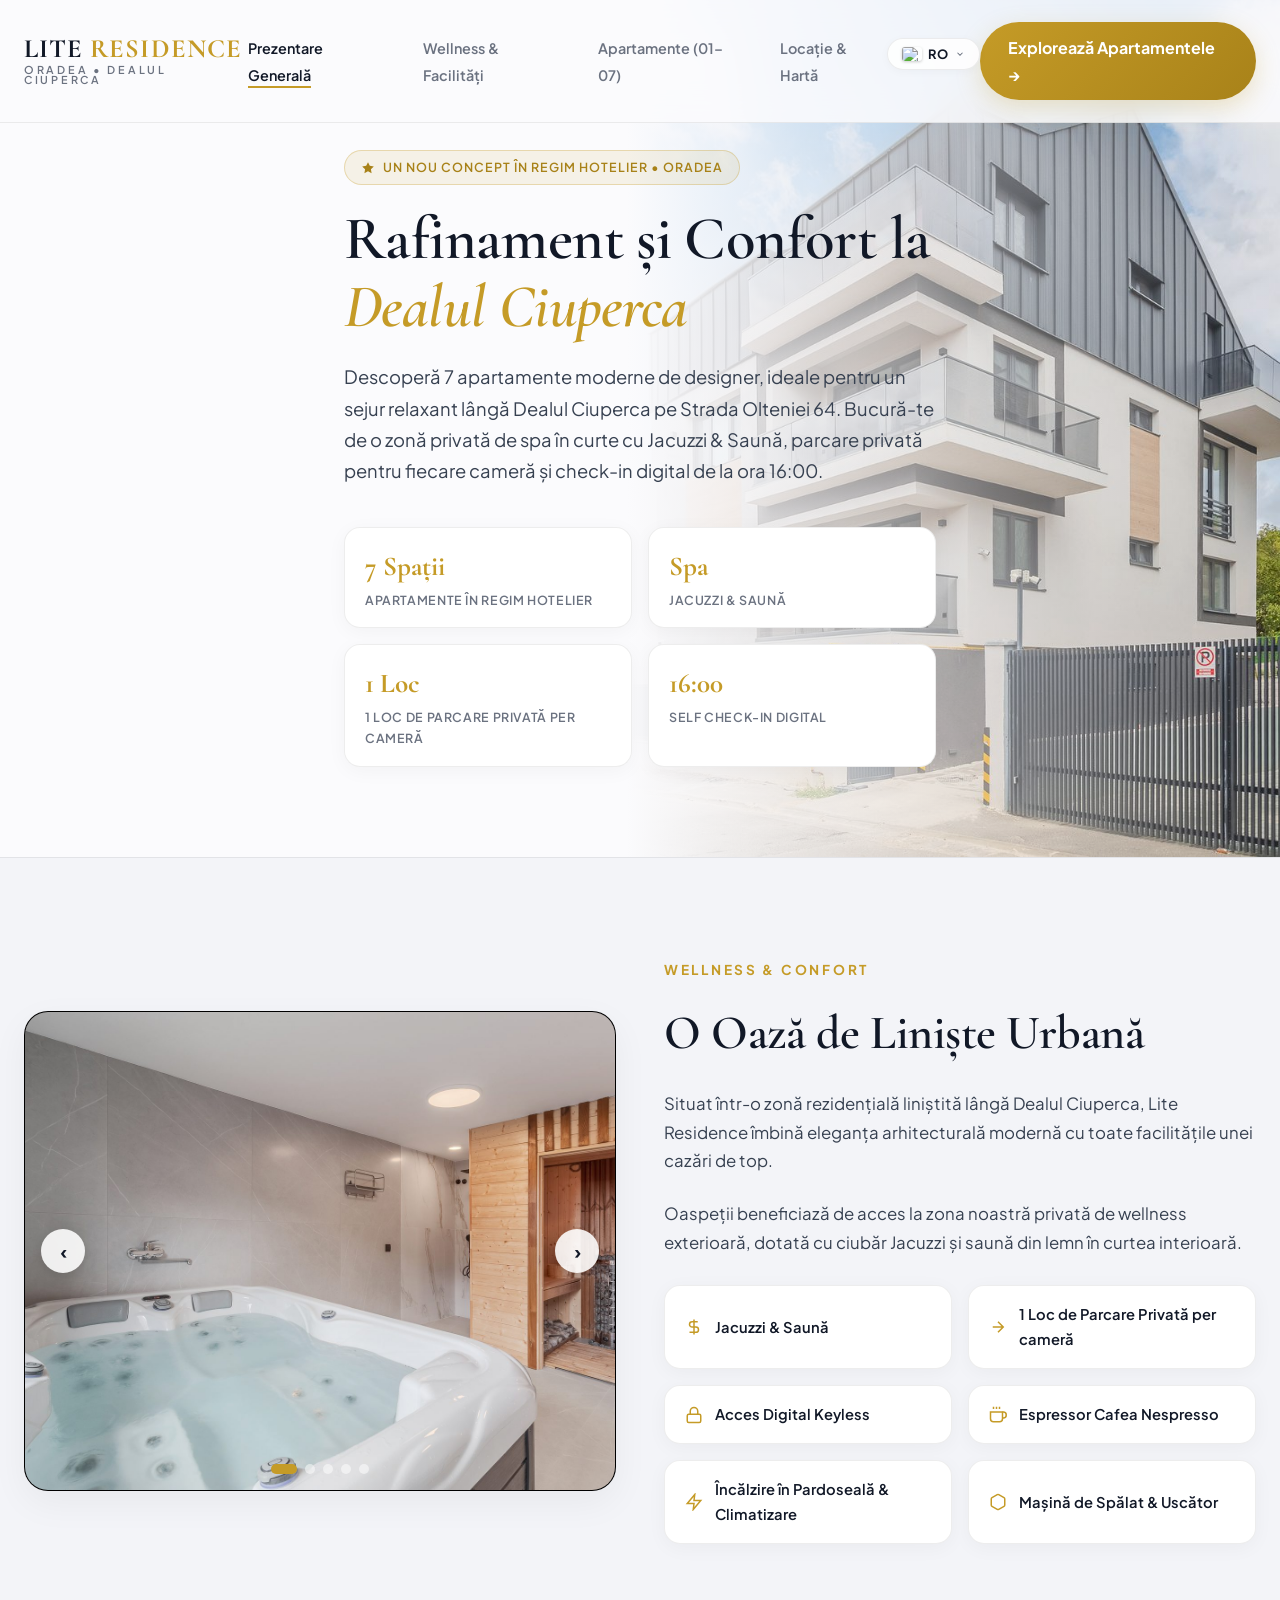
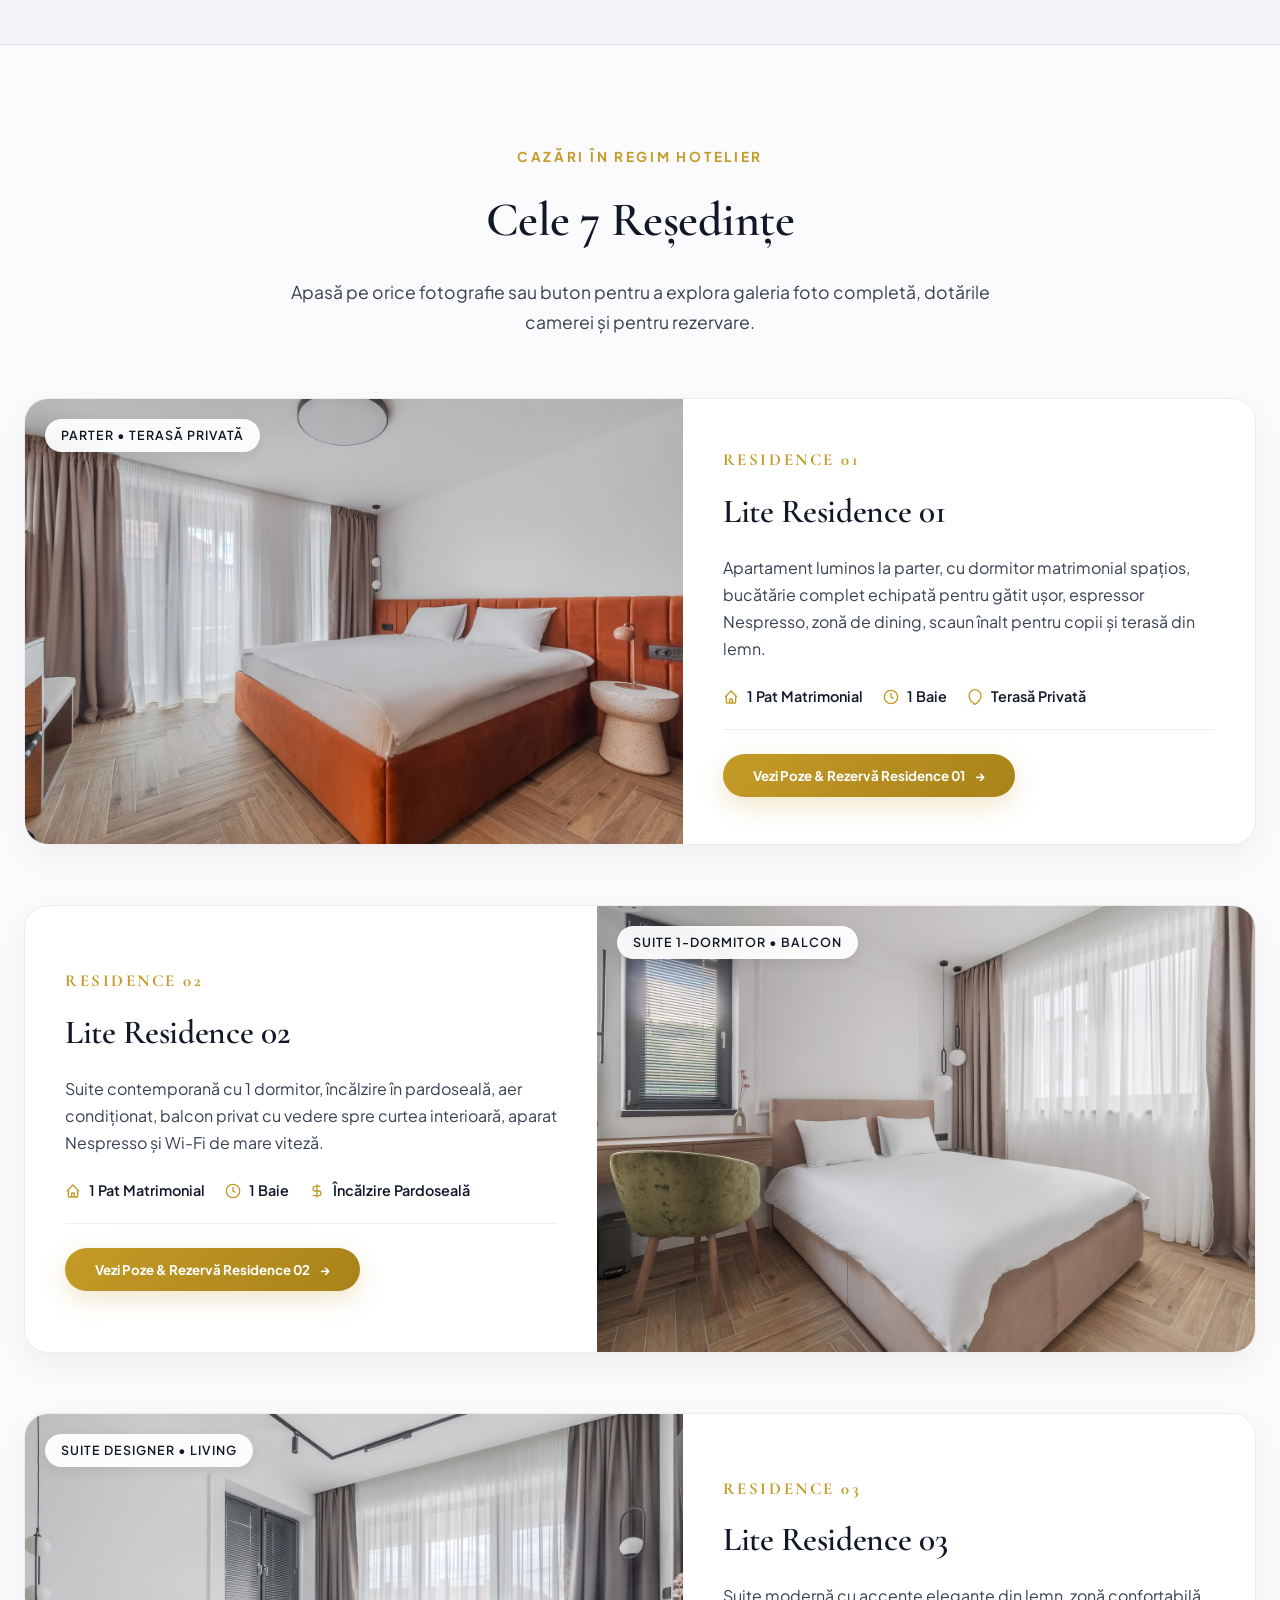
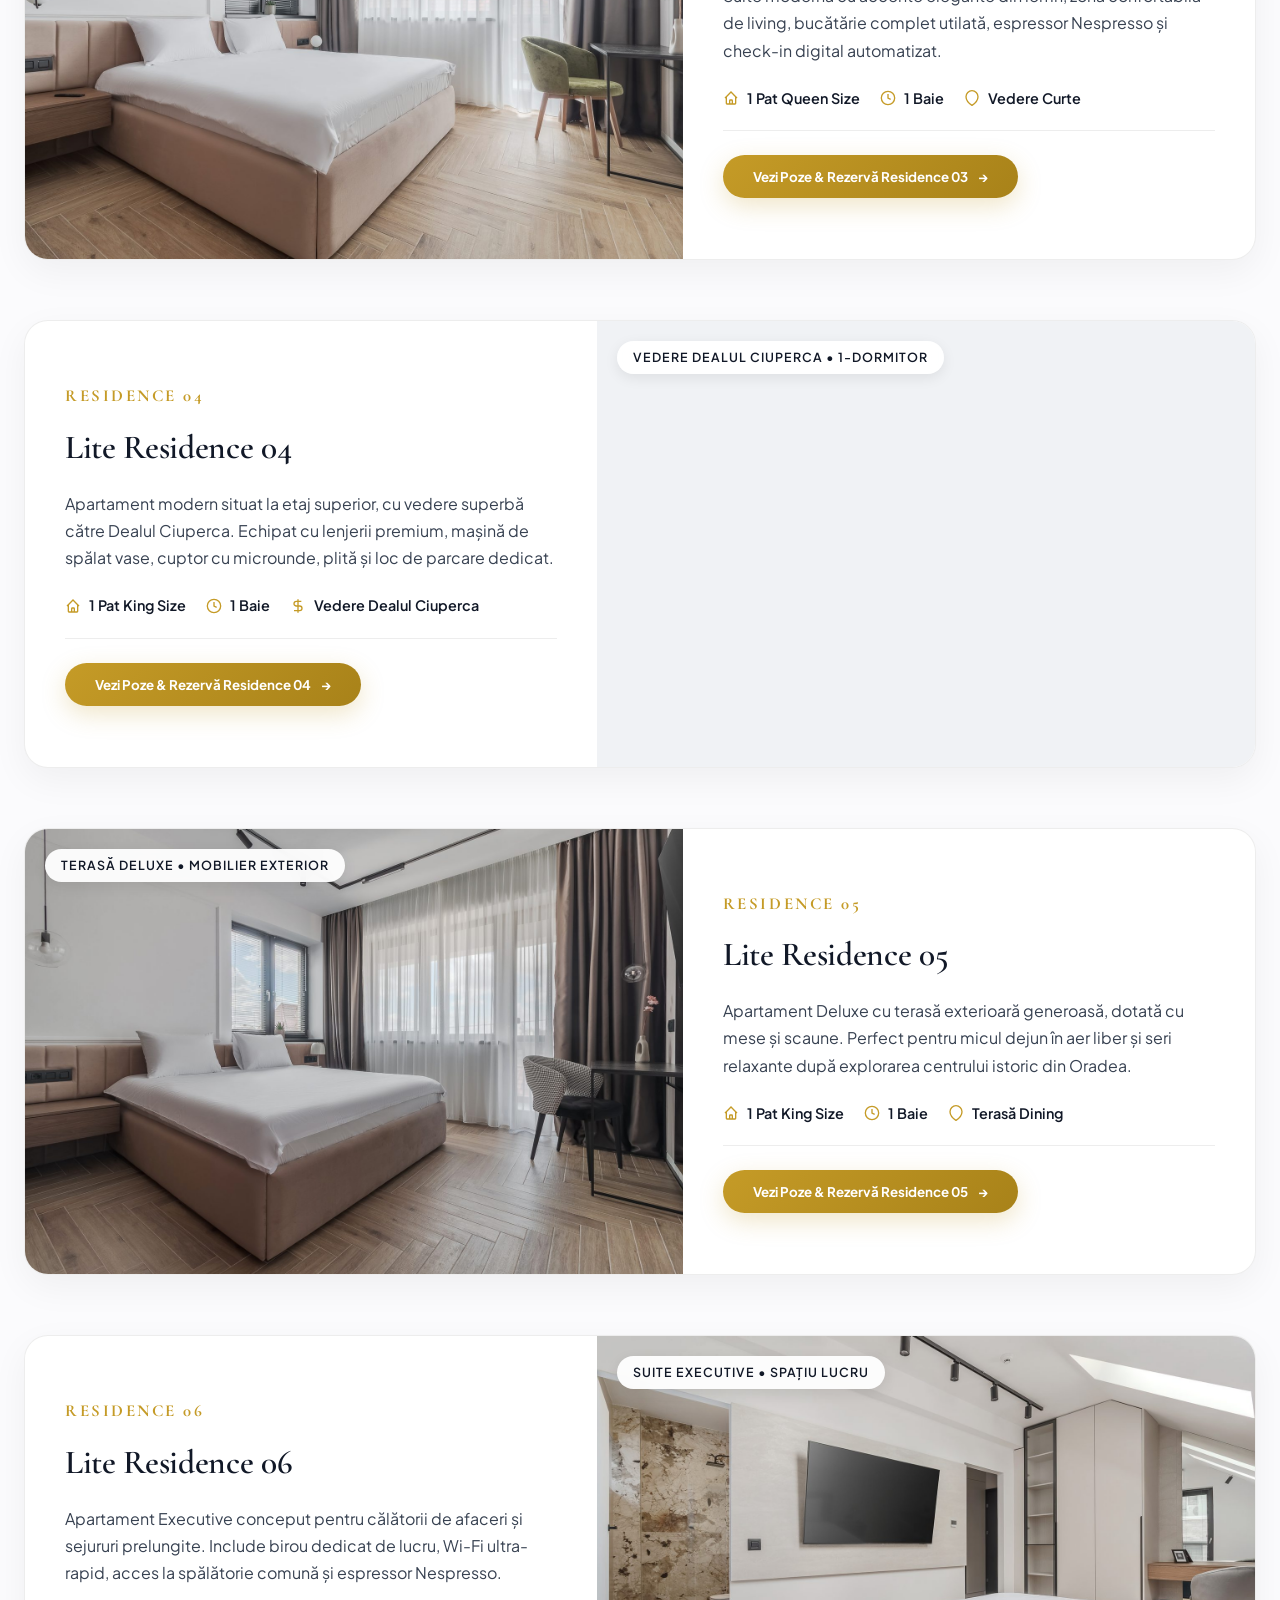
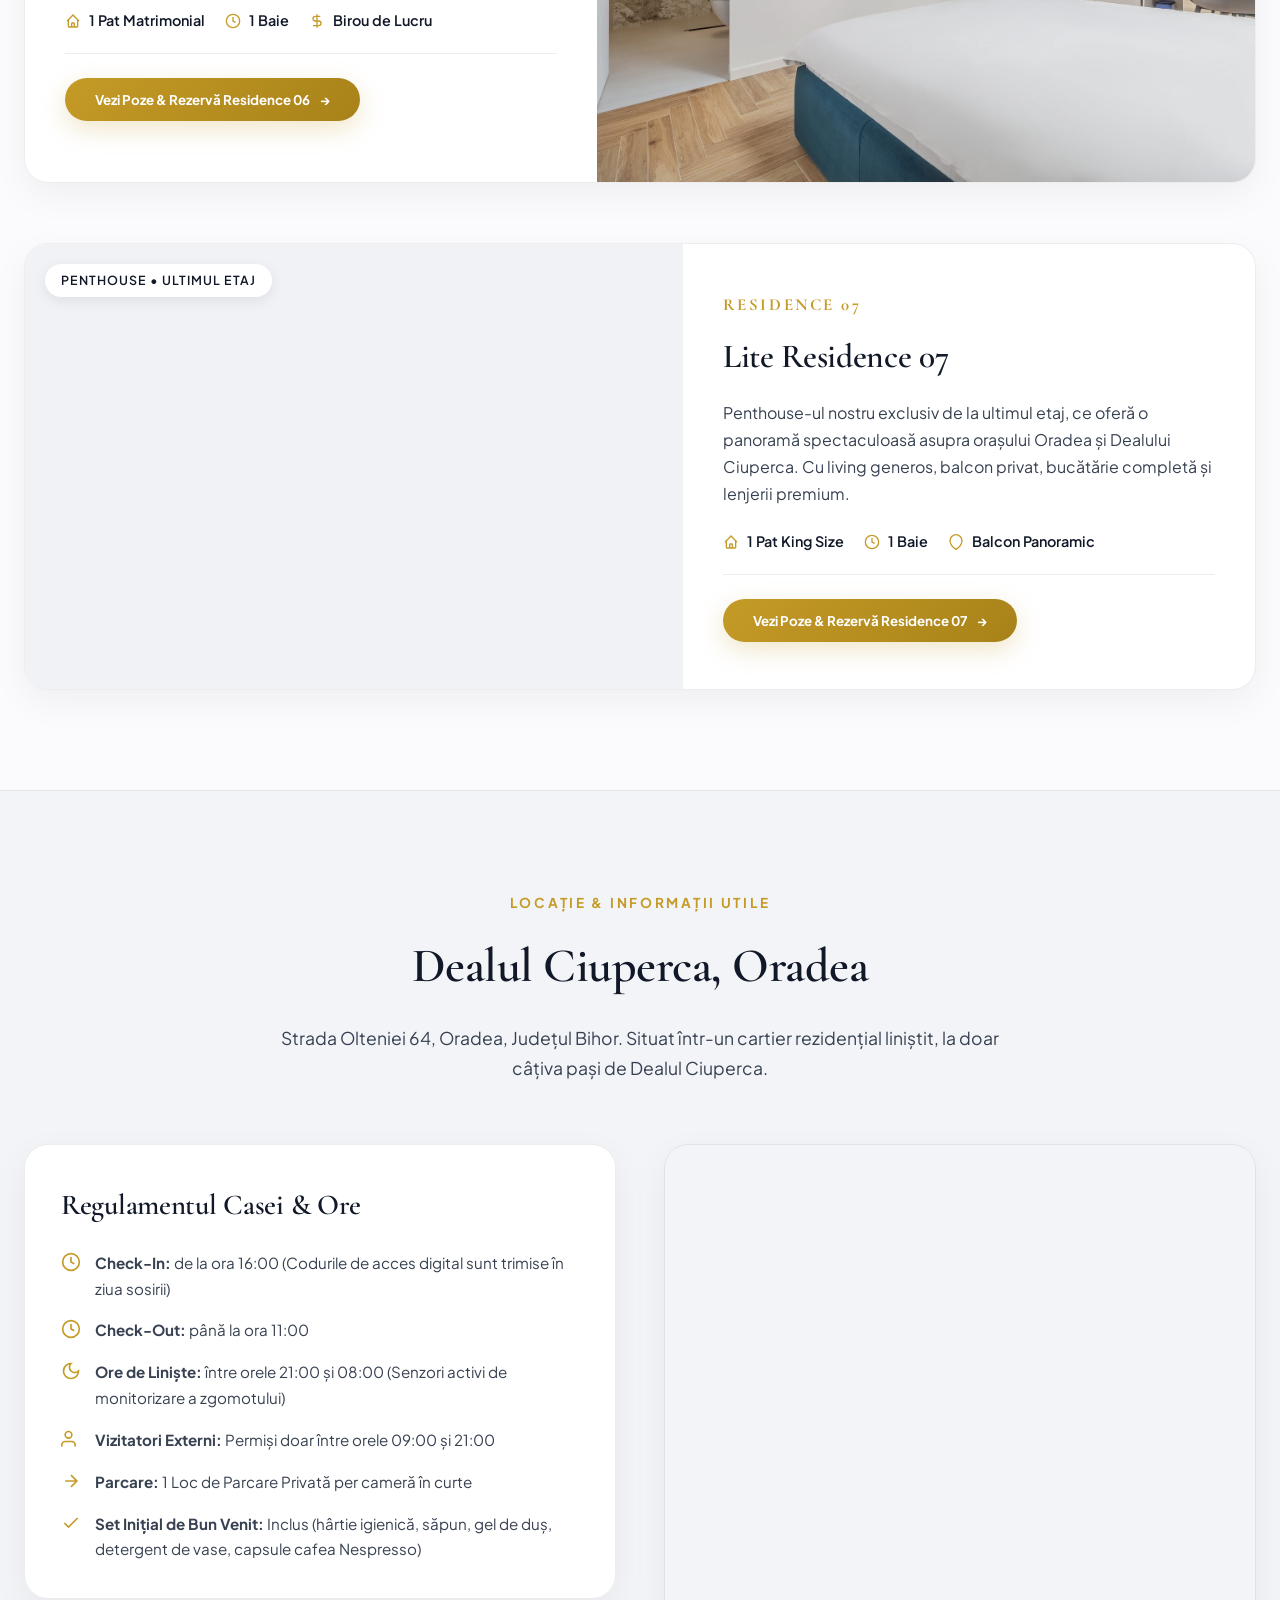
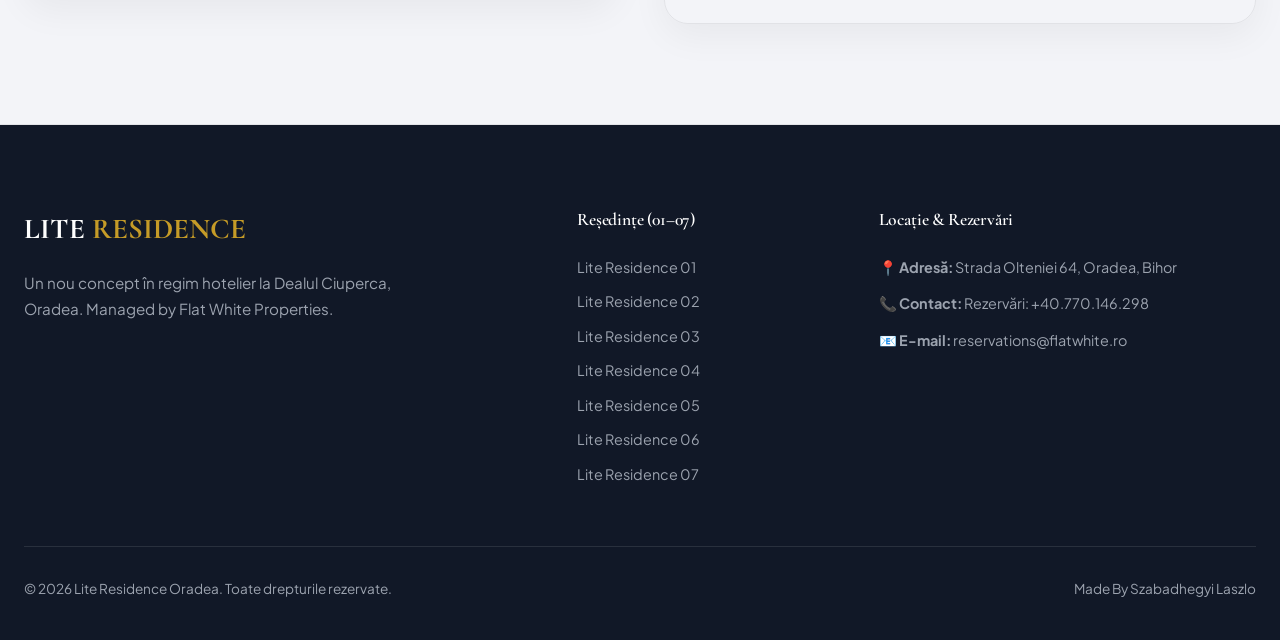
==== index.html @ 97c94d33 "feat: Add multi-language translation engine (RO default, EN, DE, ES, FR, IT, PT) with cute flag sele" ====
<!DOCTYPE html>
<html lang="ro">
<head>
  <meta charset="UTF-8">
  <meta name="viewport" content="width=device-width, initial-scale=1.0">
  <title data-i18n="doc_title">Lite Residence Oradea | Apartamente în Regim Hotelier la Dealul Ciuperca</title>
  <meta name="description" content="Lite Residence Oradea — 7 apartamente de lux în regim hotelier la Dealul Ciuperca, Strada Olteniei 64. Ciubăr Jacuzzi & Saună, parcare privată pentru fiecare cameră, terase private, check-in digital de la ora 16:00.">
  
  <!-- Stylesheet -->
  <link rel="stylesheet" href="style.css">
</head>
<body>

  <!-- Navigation Bar -->
  <nav class="navbar" id="navbar">
    <div class="container nav-container">
      <a href="#" class="brand-logo">
        <span class="brand-name">LITE <span>RESIDENCE</span></span>
        <span class="brand-location">ORADEA • DEALUL CIUPERCA</span>
      </a>

      <ul class="nav-links">
        <li><a href="#hero" class="nav-link active" data-i18n="nav_overview">Prezentare Generală</a></li>
        <li><a href="#wellness" class="nav-link" data-i18n="nav_wellness">Wellness & Facilități</a></li>
        <li><a href="#apartments" class="nav-link" data-i18n="nav_apartments">Apartamente (01–07)</a></li>
        <li><a href="#location" class="nav-link" data-i18n="nav_location">Locație & Hartă</a></li>
      </ul>

      <!-- Cute Flag Language Selector Widget -->
      <div class="lang-selector-wrapper">
        <div class="lang-selector" id="langSelector">
          <button class="lang-btn" id="langBtn" aria-label="Select Language">
            <img src="https://flagcdn.com/w40/ro.png" alt="RO" class="lang-flag-img" id="currentLangFlagImg">
            <span class="lang-code" id="currentLangCode">RO</span>
            <svg class="lang-arrow" width="10" height="10" viewBox="0 0 24 24" fill="none" stroke="currentColor" stroke-width="2.5"><path d="M6 9l6 6 6-6"/></svg>
          </button>
          
          <div class="lang-dropdown" id="langDropdown">
            <button class="lang-option active" data-lang="ro"><img src="https://flagcdn.com/w40/ro.png" alt="RO" class="flag-icon"> Română</button>
            <button class="lang-option" data-lang="en"><img src="https://flagcdn.com/w40/gb.png" alt="EN" class="flag-icon"> English</button>
            <button class="lang-option" data-lang="de"><img src="https://flagcdn.com/w40/de.png" alt="DE" class="flag-icon"> Deutsch</button>
            <button class="lang-option" data-lang="es"><img src="https://flagcdn.com/w40/es.png" alt="ES" class="flag-icon"> Español</button>
            <button class="lang-option" data-lang="fr"><img src="https://flagcdn.com/w40/fr.png" alt="FR" class="flag-icon"> Français</button>
            <button class="lang-option" data-lang="it"><img src="https://flagcdn.com/w40/it.png" alt="IT" class="flag-icon"> Italiano</button>
            <button class="lang-option" data-lang="pt"><img src="https://flagcdn.com/w40/pt.png" alt="PT" class="flag-icon"> Português</button>
          </div>
        </div>
      </div>

      <a href="#apartments" class="btn-gold" data-i18n="nav_explore_btn">Explorează Apartamentele &rarr;</a>
    </div>
  </nav>

  <!-- Hero Overview Section -->
  <section class="hero" id="hero">
    <div class="hero-bg-wrapper">
      <img src="assets/images/room_01_img_16.jpg" alt="Lite Residence Oradea Overview" class="hero-bg" decoding="async">
      <div class="hero-bg-overlay"></div>
    </div>

    <div class="container hero-content">
      <span class="badge badge-gold reveal-up">
        <svg width="14" height="14" fill="currentColor" viewBox="0 0 24 24"><path d="M12 2l3.09 6.26L22 9.27l-5 4.87 1.18 6.88L12 17.77l-6.18 3.25L7 14.14 2 9.27l6.91-1.01L12 2z"/></svg>
        <span data-i18n="hero_badge">Un Nou Concept în Regim Hotelier • Oradea</span>
      </span>

      <h1 class="hero-title reveal-up" data-i18n="hero_title">Rafinament și Confort la <span>Dealul Ciuperca</span></h1>
      <p class="hero-subtitle reveal-up" data-i18n="hero_subtitle">Descoperă 7 apartamente moderne de designer, ideale pentru un sejur relaxant lângă Dealul Ciuperca pe Strada Olteniei 64. Bucură-te de o zonă privată de spa în curte cu Jacuzzi & Saună, parcare privată pentru fiecare cameră și check-in digital de la ora 16:00.</p>

      <div class="hero-highlights reveal-up">
        <div class="hero-stat">
          <span class="stat-num">7 Spații</span>
          <span class="stat-label" data-i18n="hero_stat_1">Apartamente în Regim Hotelier</span>
        </div>
        <div class="hero-stat">
          <span class="stat-num">Spa</span>
          <span class="stat-label" data-i18n="hero_stat_2">Jacuzzi & Saună</span>
        </div>
        <div class="hero-stat">
          <span class="stat-num">1 Loc</span>
          <span class="stat-label" data-i18n="hero_stat_3">1 Loc de Parcare Privată per cameră</span>
        </div>
        <div class="hero-stat">
          <span class="stat-num">16:00</span>
          <span class="stat-label" data-i18n="hero_stat_4">Self Check-in Digital</span>
        </div>
      </div>
    </div>
  </section>

  <!-- Wellness & Amenities Highlight Section with Interactive Photo Slideshow -->
  <section class="section section-alt" id="wellness">
    <div class="container">
      <div class="wellness-grid">
        <!-- Interactive Slideshow Box -->
        <div class="wellness-slideshow-box reveal-left">
          <button class="wellness-slide-btn wellness-prev" id="wellnessPrevBtn" aria-label="Previous wellness photo">&lsaquo;</button>
          <img src="assets/images/room_07_img_17.jpg" alt="Lite Residence Wellness Spa Jacuzzi Sauna" id="wellnessSlideImg" decoding="async">
          <button class="wellness-slide-btn wellness-next" id="wellnessNextBtn" aria-label="Next wellness photo">&rsaquo;</button>
          <div class="wellness-dots" id="wellnessDots"></div>
        </div>

        <div class="wellness-content reveal-right">
          <span class="section-subtitle" data-i18n="wellness_subtitle">Wellness & Confort</span>
          <h2 class="section-title" data-i18n="wellness_title">O Oază de Liniște Urbană</h2>
          <p data-i18n="wellness_desc_1">Situat într-o zonă rezidențială liniștită lângă Dealul Ciuperca, Lite Residence îmbină eleganța arhitecturală modernă cu toate facilitățile unei cazări de top.</p>
          <p data-i18n="wellness_desc_2">Oaspeții beneficiază de acces la zona noastră privată de wellness exterioară, dotată cu ciubăr Jacuzzi și saună din lemn în curtea interioară.</p>

          <div class="amenity-grid">
            <div class="amenity-card">
              <svg width="18" height="18" fill="none" stroke="currentColor" stroke-width="2" viewBox="0 0 24 24"><path d="M12 2v20M17 5H9.5a3.5 3.5 0 0 0 0 7h5a3.5 3.5 0 0 1 0 7H6"></path></svg>
              <span data-i18n="amenity_1">Jacuzzi & Saună</span>
            </div>
            <div class="amenity-card">
              <svg width="18" height="18" fill="none" stroke="currentColor" stroke-width="2" viewBox="0 0 24 24"><path d="M5 12h14M12 5l7 7-7 7"></path></svg>
              <span data-i18n="amenity_2">1 Loc de Parcare Privată per cameră</span>
            </div>
            <div class="amenity-card">
              <svg width="18" height="18" fill="none" stroke="currentColor" stroke-width="2" viewBox="0 0 24 24"><rect x="3" y="11" width="18" height="11" rx="2" ry="2"></rect><path d="M7 11V7a5 5 0 0 1 10 0v4"></path></svg>
              <span data-i18n="amenity_3">Acces Digital Keyless</span>
            </div>
            <div class="amenity-card">
              <svg width="18" height="18" fill="none" stroke="currentColor" stroke-width="2" viewBox="0 0 24 24"><path d="M18 8h1a4 4 0 0 1 0 8h-1"></path><path d="M2 8h16v9a4 4 0 0 1-4 4H6a4 4 0 0 1-4-4V8z"></path><line x1="6" y1="1" x2="6" y2="4"></line><line x1="10" y1="1" x2="10" y2="4"></line><line x1="14" y1="1" x2="14" y2="4"></line></svg>
              <span data-i18n="amenity_4">Espressor Cafea Nespresso</span>
            </div>
            <div class="amenity-card">
              <svg width="18" height="18" fill="none" stroke="currentColor" stroke-width="2" viewBox="0 0 24 24"><path d="M13 2L3 14h9l-1 8 10-12h-9l1-8z"></path></svg>
              <span data-i18n="amenity_5">Încălzire în Pardoseală & Climatizare</span>
            </div>
            <div class="amenity-card">
              <svg width="18" height="18" fill="none" stroke="currentColor" stroke-width="2" viewBox="0 0 24 24"><path d="M21 16V8a2 2 0 0 0-1-1.73l-7-4a2 2 0 0 0-2 0l-7 4A2 2 0 0 0 3 8v8a2 2 0 0 0 1 1.73l7 4a2 2 0 0 0 2 0l7-4A2 2 0 0 0 21 16z"></path></svg>
              <span data-i18n="amenity_6">Mașină de Spălat & Uscător</span>
            </div>
          </div>
        </div>
      </div>
    </div>
  </section>

  <!-- 1-Page Scroll-Reveal Apartment Showcase (Rooms 01 to 07) -->
  <section class="section" id="apartments">
    <div class="container">
      <div class="section-header reveal-up">
        <span class="section-subtitle" data-i18n="apartments_subtitle">Cazări în Regim Hotelier</span>
        <h2 class="section-title" data-i18n="apartments_title">Cele 7 Reședințe</h2>
        <p class="section-description" data-i18n="apartments_desc">Apasă pe orice fotografie sau buton pentru a explora galeria foto completă, dotările camerei și pentru rezervare.</p>
      </div>

      <div class="room-showcase-list">

        <!-- Room 01 -->
        <article class="room-card-large reveal-left">
          <div class="room-image-box" onclick="openRoomModal('room_01')" title="Vezi galeria foto & detalii Reședința 01">
            <span class="room-badge badge" data-i18n="room_01_badge">Parter • Terasă Privată</span>
            <img src="assets/images/room_01_img_1.jpg" alt="Lite Residence 01 Master Bed" class="room-image" loading="lazy" decoding="async">
          </div>
          <div class="room-details">
            <span class="room-number">Residence 01</span>
            <h3 class="room-title">Lite Residence 01</h3>
            <p class="room-desc" data-i18n="room_01_desc">Apartament luminos la parter, cu dormitor matrimonial spațios, bucătărie complet echipată pentru gătit ușor, espressor Nespresso, zonă de dining, scaun înalt pentru copii și terasă din lemn.</p>
            <div class="room-specs-bar">
              <div class="room-spec">
                <svg width="16" height="16" fill="none" stroke="currentColor" stroke-width="2" viewBox="0 0 24 24"><path d="M3 12l2-2m0 0l7-7 7 7M5 10v10a1 1 0 001 1h3m10-11l2 2m-2-2v10a1 1 0 01-1 1h-3m-6 0a1 1 0 001-1v-4a1 1 0 011-1h2a1 1 0 011 1v4a1 1 0 001 1m-6 0h6"></path></svg>
                <span data-i18n="room_01_bed">1 Pat Matrimonial</span>
              </div>
              <div class="room-spec">
                <svg width="16" height="16" fill="none" stroke="currentColor" stroke-width="2" viewBox="0 0 24 24"><circle cx="12" cy="12" r="10"></circle><path d="M12 6v6l4 2"></path></svg>
                <span data-i18n="spec_bath">1 Baie</span>
              </div>
              <div class="room-spec">
                <svg width="16" height="16" fill="none" stroke="currentColor" stroke-width="2" viewBox="0 0 24 24"><path d="M21 10c0 7-9 13-9 13s-9-6-9-13a9 9 0 0 1 18 0z"></path></svg>
                <span data-i18n="room_01_feature">Terasă Privată</span>
              </div>
            </div>
            <button onclick="openRoomModal('room_01')" class="btn-trigger-modal">
              <span data-i18n="view_photos_btn">Vezi Poze & Rezervă Reședința 01</span> &rarr;
            </button>
          </div>
        </article>

        <!-- Room 02 -->
        <article class="room-card-large reverse reveal-right">
          <div class="room-image-box" onclick="openRoomModal('room_02')" title="Vezi galeria foto & detalii Reședința 02">
            <span class="room-badge badge" data-i18n="room_02_badge">Suite 1-Dormitor • Balcon</span>
            <img src="assets/images/room_02_img_1.jpg" alt="Lite Residence 02 Bedroom Bed" class="room-image" loading="lazy" decoding="async">
          </div>
          <div class="room-details">
            <span class="room-number">Residence 02</span>
            <h3 class="room-title">Lite Residence 02</h3>
            <p class="room-desc" data-i18n="room_02_desc">Suite contemporană cu 1 dormitor, încălzire în pardoseală, aer condiționat, balcon privat cu vedere spre curtea interioară, aparat Nespresso și Wi-Fi de mare viteză.</p>
            <div class="room-specs-bar">
              <div class="room-spec">
                <svg width="16" height="16" fill="none" stroke="currentColor" stroke-width="2" viewBox="0 0 24 24"><path d="M3 12l2-2m0 0l7-7 7 7M5 10v10a1 1 0 001 1h3m10-11l2 2m-2-2v10a1 1 0 01-1 1h-3m-6 0a1 1 0 001-1v-4a1 1 0 011-1h2a1 1 0 011 1v4a1 1 0 001 1m-6 0h6"></path></svg>
                <span data-i18n="room_02_bed">1 Pat Matrimonial</span>
              </div>
              <div class="room-spec">
                <svg width="16" height="16" fill="none" stroke="currentColor" stroke-width="2" viewBox="0 0 24 24"><circle cx="12" cy="12" r="10"></circle><path d="M12 6v6l4 2"></path></svg>
                <span data-i18n="spec_bath">1 Baie</span>
              </div>
              <div class="room-spec">
                <svg width="16" height="16" fill="none" stroke="currentColor" stroke-width="2" viewBox="0 0 24 24"><path d="M12 2v20M17 5H9.5a3.5 3.5 0 0 0 0 7h5a3.5 3.5 0 0 1 0 7H6"></path></svg>
                <span data-i18n="room_02_feature">Încălzire Pardoseală</span>
              </div>
            </div>
            <button onclick="openRoomModal('room_02')" class="btn-trigger-modal">
              <span data-i18n="view_photos_btn">Vezi Poze & Rezervă Reședința 02</span> &rarr;
            </button>
          </div>
        </article>

        <!-- Room 03 -->
        <article class="room-card-large reveal-left">
          <div class="room-image-box" onclick="openRoomModal('room_03')" title="Vezi galeria foto & detalii Reședința 03">
            <span class="room-badge badge" data-i18n="room_03_badge">Suite Designer • Living</span>
            <img src="assets/images/room_03_img_3.jpg" alt="Lite Residence 03 Queen Bed" class="room-image" loading="lazy" decoding="async">
          </div>
          <div class="room-details">
            <span class="room-number">Residence 03</span>
            <h3 class="room-title">Lite Residence 03</h3>
            <p class="room-desc" data-i18n="room_03_desc">Suite modernă cu accente elegante din lemn, zonă confortabilă de living, bucătărie complet utilată, espressor Nespresso și check-in digital automatizat.</p>
            <div class="room-specs-bar">
              <div class="room-spec">
                <svg width="16" height="16" fill="none" stroke="currentColor" stroke-width="2" viewBox="0 0 24 24"><path d="M3 12l2-2m0 0l7-7 7 7M5 10v10a1 1 0 001 1h3m10-11l2 2m-2-2v10a1 1 0 01-1 1h-3m-6 0a1 1 0 001-1v-4a1 1 0 011-1h2a1 1 0 011 1v4a1 1 0 001 1m-6 0h6"></path></svg>
                <span data-i18n="room_03_bed">1 Pat Queen Size</span>
              </div>
              <div class="room-spec">
                <svg width="16" height="16" fill="none" stroke="currentColor" stroke-width="2" viewBox="0 0 24 24"><circle cx="12" cy="12" r="10"></circle><path d="M12 6v6l4 2"></path></svg>
                <span data-i18n="spec_bath">1 Baie</span>
              </div>
              <div class="room-spec">
                <svg width="16" height="16" fill="none" stroke="currentColor" stroke-width="2" viewBox="0 0 24 24"><path d="M21 10c0 7-9 13-9 13s-9-6-9-13a9 9 0 0 1 18 0z"></path></svg>
                <span data-i18n="room_03_feature">Vedere Curte</span>
              </div>
            </div>
            <button onclick="openRoomModal('room_03')" class="btn-trigger-modal">
              <span data-i18n="view_photos_btn">Vezi Poze & Rezervă Reședința 03</span> &rarr;
            </button>
          </div>
        </article>

        <!-- Room 04 -->
        <article class="room-card-large reverse reveal-right">
          <div class="room-image-box" onclick="openRoomModal('room_04')" title="Vezi galeria foto & detalii Reședința 04">
            <span class="room-badge badge" data-i18n="room_04_badge">Vedere Dealul Ciuperca • 1-Dormitor</span>
            <img src="assets/images/room_04_img_2.jpg" alt="Lite Residence 04 King Bed" class="room-image" loading="lazy" decoding="async">
          </div>
          <div class="room-details">
            <span class="room-number">Residence 04</span>
            <h3 class="room-title">Lite Residence 04</h3>
            <p class="room-desc" data-i18n="room_04_desc">Apartament modern situat la etaj superior, cu vedere superbă către Dealul Ciuperca. Echipat cu lenjerii premium, mașină de spălat vase, cuptor cu microunde, plită și loc de parcare dedicat.</p>
            <div class="room-specs-bar">
              <div class="room-spec">
                <svg width="16" height="16" fill="none" stroke="currentColor" stroke-width="2" viewBox="0 0 24 24"><path d="M3 12l2-2m0 0l7-7 7 7M5 10v10a1 1 0 001 1h3m10-11l2 2m-2-2v10a1 1 0 01-1 1h-3m-6 0a1 1 0 001-1v-4a1 1 0 011-1h2a1 1 0 011 1v4a1 1 0 001 1m-6 0h6"></path></svg>
                <span data-i18n="room_04_bed">1 Pat King Size</span>
              </div>
              <div class="room-spec">
                <svg width="16" height="16" fill="none" stroke="currentColor" stroke-width="2" viewBox="0 0 24 24"><circle cx="12" cy="12" r="10"></circle><path d="M12 6v6l4 2"></path></svg>
                <span data-i18n="spec_bath">1 Baie</span>
              </div>
              <div class="room-spec">
                <svg width="16" height="16" fill="none" stroke="currentColor" stroke-width="2" viewBox="0 0 24 24"><path d="M12 2v20M17 5H9.5a3.5 3.5 0 0 0 0 7h5a3.5 3.5 0 0 1 0 7H6"></path></svg>
                <span data-i18n="room_04_feature">Vedere Dealul Ciuperca</span>
              </div>
            </div>
            <button onclick="openRoomModal('room_04')" class="btn-trigger-modal">
              <span data-i18n="view_photos_btn">Vezi Poze & Rezervă Reședința 04</span> &rarr;
            </button>
          </div>
        </article>

        <!-- Room 05 -->
        <article class="room-card-large reveal-left">
          <div class="room-image-box" onclick="openRoomModal('room_05')" title="Vezi galeria foto & detalii Reședința 05">
            <span class="room-badge badge" data-i18n="room_05_badge">Terasă Deluxe • Mobilier Exterior</span>
            <img src="assets/images/room_05_img_1.jpg" alt="Lite Residence 05 King Bed" class="room-image" loading="lazy" decoding="async">
          </div>
          <div class="room-details">
            <span class="room-number">Residence 05</span>
            <h3 class="room-title">Lite Residence 05</h3>
            <p class="room-desc" data-i18n="room_05_desc">Apartament Deluxe cu terasă exterioară generoasă, dotată cu mese și scaune. Perfect pentru micul dejun în aer liber și seri relaxante după explorarea centrului istoric din Oradea.</p>
            <div class="room-specs-bar">
              <div class="room-spec">
                <svg width="16" height="16" fill="none" stroke="currentColor" stroke-width="2" viewBox="0 0 24 24"><path d="M3 12l2-2m0 0l7-7 7 7M5 10v10a1 1 0 001 1h3m10-11l2 2m-2-2v10a1 1 0 01-1 1h-3m-6 0a1 1 0 001-1v-4a1 1 0 011-1h2a1 1 0 011 1v4a1 1 0 001 1m-6 0h6"></path></svg>
                <span data-i18n="room_05_bed">1 Pat King Size</span>
              </div>
              <div class="room-spec">
                <svg width="16" height="16" fill="none" stroke="currentColor" stroke-width="2" viewBox="0 0 24 24"><circle cx="12" cy="12" r="10"></circle><path d="M12 6v6l4 2"></path></svg>
                <span data-i18n="spec_bath">1 Baie</span>
              </div>
              <div class="room-spec">
                <svg width="16" height="16" fill="none" stroke="currentColor" stroke-width="2" viewBox="0 0 24 24"><path d="M21 10c0 7-9 13-9 13s-9-6-9-13a9 9 0 0 1 18 0z"></path></svg>
                <span data-i18n="room_05_feature">Terasă Dining</span>
              </div>
            </div>
            <button onclick="openRoomModal('room_05')" class="btn-trigger-modal">
              <span data-i18n="view_photos_btn">Vezi Poze & Rezervă Reședința 05</span> &rarr;
            </button>
          </div>
        </article>

        <!-- Room 06 -->
        <article class="room-card-large reverse reveal-right">
          <div class="room-image-box" onclick="openRoomModal('room_06')" title="Vezi galeria foto & detalii Reședința 06">
            <span class="room-badge badge" data-i18n="room_06_badge">Suite Executive • Spațiu Lucru</span>
            <img src="assets/images/room_06_img_4.jpg" alt="Lite Residence 06 Bedroom Bed" class="room-image" loading="lazy" decoding="async">
          </div>
          <div class="room-details">
            <span class="room-number">Residence 06</span>
            <h3 class="room-title">Lite Residence 06</h3>
            <p class="room-desc" data-i18n="room_06_desc">Apartament Executive conceput pentru călătorii de afaceri și sejururi prelungite. Include birou dedicat de lucru, Wi-Fi ultra-rapid, acces la spălătorie comună și espressor Nespresso.</p>
            <div class="room-specs-bar">
              <div class="room-spec">
                <svg width="16" height="16" fill="none" stroke="currentColor" stroke-width="2" viewBox="0 0 24 24"><path d="M3 12l2-2m0 0l7-7 7 7M5 10v10a1 1 0 001 1h3m10-11l2 2m-2-2v10a1 1 0 01-1 1h-3m-6 0a1 1 0 001-1v-4a1 1 0 011-1h2a1 1 0 011 1v4a1 1 0 001 1m-6 0h6"></path></svg>
                <span data-i18n="room_06_bed">1 Pat Matrimonial</span>
              </div>
              <div class="room-spec">
                <svg width="16" height="16" fill="none" stroke="currentColor" stroke-width="2" viewBox="0 0 24 24"><circle cx="12" cy="12" r="10"></circle><path d="M12 6v6l4 2"></path></svg>
                <span data-i18n="spec_bath">1 Baie</span>
              </div>
              <div class="room-spec">
                <svg width="16" height="16" fill="none" stroke="currentColor" stroke-width="2" viewBox="0 0 24 24"><path d="M12 2v20M17 5H9.5a3.5 3.5 0 0 0 0 7h5a3.5 3.5 0 0 1 0 7H6"></path></svg>
                <span data-i18n="room_06_feature">Birou de Lucru</span>
              </div>
            </div>
            <button onclick="openRoomModal('room_06')" class="btn-trigger-modal">
              <span data-i18n="view_photos_btn">Vezi Poze & Rezervă Reședința 06</span> &rarr;
            </button>
          </div>
        </article>

        <!-- Room 07 -->
        <article class="room-card-large reveal-left">
          <div class="room-image-box" onclick="openRoomModal('room_07')" title="Vezi galeria foto & detalii Reședința 07">
            <span class="room-badge badge" data-i18n="room_07_badge">Penthouse • Ultimul Etaj</span>
            <img src="assets/images/room_07_img_2.jpg" alt="Lite Residence 07 Penthouse Bed" class="room-image" loading="lazy" decoding="async">
          </div>
          <div class="room-details">
            <span class="room-number">Residence 07</span>
            <h3 class="room-title">Lite Residence 07</h3>
            <p class="room-desc" data-i18n="room_07_desc">Penthouse-ul nostru exclusiv de la ultimul etaj, ce oferă o panoramă spectaculoasă asupra orașului Oradea și Dealului Ciuperca. Cu living generos, balcon privat, bucătărie completă și lenjerii premium.</p>
            <div class="room-specs-bar">
              <div class="room-spec">
                <svg width="16" height="16" fill="none" stroke="currentColor" stroke-width="2" viewBox="0 0 24 24"><path d="M3 12l2-2m0 0l7-7 7 7M5 10v10a1 1 0 001 1h3m10-11l2 2m-2-2v10a1 1 0 01-1 1h-3m-6 0a1 1 0 001-1v-4a1 1 0 011-1h2a1 1 0 011 1v4a1 1 0 001 1m-6 0h6"></path></svg>
                <span data-i18n="room_07_bed">1 Pat King Size</span>
              </div>
              <div class="room-spec">
                <svg width="16" height="16" fill="none" stroke="currentColor" stroke-width="2" viewBox="0 0 24 24"><circle cx="12" cy="12" r="10"></circle><path d="M12 6v6l4 2"></path></svg>
                <span data-i18n="spec_bath">1 Baie</span>
              </div>
              <div class="room-spec">
                <svg width="16" height="16" fill="none" stroke="currentColor" stroke-width="2" viewBox="0 0 24 24"><path d="M21 10c0 7-9 13-9 13s-9-6-9-13a9 9 0 0 1 18 0z"></path></svg>
                <span data-i18n="room_07_feature">Balcon Panoramic</span>
              </div>
            </div>
            <button onclick="openRoomModal('room_07')" class="btn-trigger-modal">
              <span data-i18n="view_photos_btn">Vezi Poze & Rezervă Reședința 07</span> &rarr;
            </button>
          </div>
        </article>

      </div>
    </div>
  </section>

  <!-- Location Policies & Embedded Interactive Map Section -->
  <section class="section section-alt" id="location">
    <div class="container">
      <div class="section-header reveal-up">
        <span class="section-subtitle" data-i18n="location_subtitle">Locație & Informații Utile</span>
        <h2 class="section-title" data-i18n="location_title">Dealul Ciuperca, Oradea</h2>
        <p class="section-description" data-i18n="location_desc">Strada Olteniei 64, Oradea, Județul Bihor. Situat într-un cartier rezidențial liniștit, la doar câțiva pași de Dealul Ciuperca.</p>
      </div>

      <div class="location-grid">
        <!-- Policies & Check-in Rules -->
        <div class="location-info-card reveal-left">
          <h3 style="font-size: 1.8rem; margin-bottom: 20px; color: var(--text-main);" data-i18n="policies_title">Regulamentul Casei & Ore</h3>
          
          <ul class="policy-list">
            <li class="policy-item">
              <svg width="20" height="20" fill="none" stroke="currentColor" stroke-width="2" viewBox="0 0 24 24"><circle cx="12" cy="12" r="10"></circle><polyline points="12 6 12 12 16 14"></polyline></svg>
              <div>
                <strong data-i18n="policy_checkin_title">Check-In:</strong> <span data-i18n="policy_checkin_text">de la ora 16:00 (Codurile de acces digital sunt trimise în ziua sosirii)</span>
              </div>
            </li>
            <li class="policy-item">
              <svg width="20" height="20" fill="none" stroke="currentColor" stroke-width="2" viewBox="0 0 24 24"><circle cx="12" cy="12" r="10"></circle><polyline points="12 6 12 12 16 14"></polyline></svg>
              <div>
                <strong data-i18n="policy_checkout_title">Check-Out:</strong> <span data-i18n="policy_checkout_text">până la ora 11:00</span>
              </div>
            </li>
            <li class="policy-item">
              <svg width="20" height="20" fill="none" stroke="currentColor" stroke-width="2" viewBox="0 0 24 24"><path d="M12 3a6 6 0 0 0 9 9 9 9 0 1 1-9-9Z"></path></svg>
              <div>
                <strong data-i18n="policy_quiet_title">Ore de Liniște:</strong> <span data-i18n="policy_quiet_text">între orele 21:00 și 08:00 (Senzori activi de monitorizare a zgomotului)</span>
              </div>
            </li>
            <li class="policy-item">
              <svg width="20" height="20" fill="none" stroke="currentColor" stroke-width="2" viewBox="0 0 24 24"><path d="M17 21v-2a4 4 0 0 0-4-4H5a4 4 0 0 0-4 4v2"></path><circle cx="9" cy="7" r="4"></circle></svg>
              <div>
                <strong data-i18n="policy_visitors_title">Vizitatori Externi:</strong> <span data-i18n="policy_visitors_text">Permiși doar între orele 09:00 și 21:00</span>
              </div>
            </li>
            <li class="policy-item">
              <svg width="20" height="20" fill="none" stroke="currentColor" stroke-width="2" viewBox="0 0 24 24"><path d="M5 12h14M12 5l7 7-7 7"></path></svg>
              <div>
                <strong data-i18n="policy_parking_title">Parcare:</strong> <span data-i18n="policy_parking_text">1 Loc de Parcare Privată per cameră în curte</span>
              </div>
            </li>
            <li class="policy-item">
              <svg width="20" height="20" fill="none" stroke="currentColor" stroke-width="2" viewBox="0 0 24 24"><path d="M20 6L9 17l-5-5"></path></svg>
              <div>
                <strong data-i18n="policy_starter_title">Set Inițial de Bun Venit:</strong> <span data-i18n="policy_starter_text">Inclus (hârtie igienică, săpun, gel de duș, detergent de vase, capsule cafea Nespresso)</span>
              </div>
            </li>
          </ul>
        </div>

        <!-- Embedded Interactive Map -->
        <div class="map-box reveal-right">
          <iframe 
            src="https://www.openstreetmap.org/export/embed.html?bbox=21.937081%2C47.0507707%2C21.957081%2C47.0647707&amp;layer=mapnik&amp;marker=47.0577707%2C21.947081" 
            allowfullscreen title="Lite Residence Oradea Location Map" loading="lazy">
          </iframe>
        </div>
      </div>
    </div>
  </section>

  <!-- Footer -->
  <footer class="footer">
    <div class="container">
      <div class="footer-grid">
        <div>
          <div class="footer-brand" style="margin-bottom: 16px;">
            LITE <span>RESIDENCE</span>
          </div>
          <p style="color: #9CA3AF; font-size: 0.95rem; max-width: 400px; margin-top: 12px;" data-i18n="footer_about">
            Un nou concept în regim hotelier la Dealul Ciuperca, Oradea. Managed by Flat White Properties.
          </p>
        </div>

        <div>
          <h4 style="color: #FFF; font-size: 1.1rem; margin-bottom: 20px;" data-i18n="footer_residences_title">Reședințe (01–07)</h4>
          <ul style="list-style: none; display: flex; flex-direction: column; gap: 10px; color: #9CA3AF; font-size: 0.9rem;">
            <li><a href="https://rezervare.flatwhite.ro/listing/700074193" target="_blank" style="color: inherit;">Lite Residence 01</a></li>
            <li><a href="https://rezervare.flatwhite.ro/listing/700074200" target="_blank" style="color: inherit;">Lite Residence 02</a></li>
            <li><a href="https://rezervare.flatwhite.ro/listing/700074201" target="_blank" style="color: inherit;">Lite Residence 03</a></li>
            <li><a href="https://rezervare.flatwhite.ro/listing/700074202" target="_blank" style="color: inherit;">Lite Residence 04</a></li>
            <li><a href="https://rezervare.flatwhite.ro/listing/700074203" target="_blank" style="color: inherit;">Lite Residence 05</a></li>
            <li><a href="https://rezervare.flatwhite.ro/listing/700074204" target="_blank" style="color: inherit;">Lite Residence 06</a></li>
            <li><a href="https://rezervare.flatwhite.ro/listing/700074205" target="_blank" style="color: inherit;">Lite Residence 07</a></li>
          </ul>
        </div>

        <div>
          <h4 style="color: #FFF; font-size: 1.1rem; margin-bottom: 20px;" data-i18n="footer_contact_title">Locație & Rezervări</h4>
          <ul style="list-style: none; display: flex; flex-direction: column; gap: 12px; color: #9CA3AF; font-size: 0.9rem;">
            <li>📍 <strong data-i18n="footer_address_label">Adresă:</strong> Strada Olteniei 64, Oradea, Bihor</li>
            <li>📞 <strong data-i18n="footer_contact_label">Contact:</strong> Rezervări: +40.770.146.298</li>
            <li>📧 <strong>E-mail:</strong> reservations@flatwhite.ro</li>
          </ul>
        </div>
      </div>

      <div class="footer-bottom">
        <div data-i18n="footer_rights">© 2026 Lite Residence Oradea. Toate drepturile rezervate.</div>
        <div>Made By Szabadhegyi Laszlo</div>
      </div>
    </div>
  </footer>

  <!-- IN-SITE SPACIOUS MULTI-PHOTO GALLERY ROOM MODAL CONTAINER -->
  <div class="room-modal-overlay" id="roomModalOverlay">
    <div class="room-modal-card">
      <button class="modal-close-btn" id="modalCloseBtn" aria-label="Close modal">&times;</button>
      
      <div class="modal-grid">
        <!-- Interactive Multi-Photo Gallery Side -->
        <div class="modal-gallery-side">
          <div class="modal-main-photo-wrapper">
            <span class="modal-photo-counter" id="modalPhotoCounter">1 / 15</span>
            <button class="modal-arrow-btn modal-arrow-prev" id="modalPrevPhoto" aria-label="Previous photo">&lsaquo;</button>
            <img src="" alt="Room Detail Photo" id="modalRoomImage">
            <button class="modal-arrow-btn modal-arrow-next" id="modalNextPhoto" aria-label="Next photo">&rsaquo;</button>
          </div>

          <!-- Thumbnail Gallery Strip -->
          <div class="modal-thumbs-strip" id="modalThumbsContainer"></div>
        </div>

        <!-- Room Specifications & Direct Redirect Button Side -->
        <div class="modal-info-side">
          <div>
            <span class="modal-header-badge" id="modalRoomSubtitle">Ground Floor</span>
            <h3 class="modal-room-title" id="modalRoomTitle">Lite Residence 01</h3>
            <p class="modal-room-desc" id="modalRoomDesc">Apartment description...</p>

            <div class="modal-specs-pills">
              <span class="modal-spec-pill">🛏️ <span id="modalSpecBeds">1 Double Bed</span></span>
              <span class="modal-spec-pill">🚿 <span id="modalSpecBaths">1 Bathroom</span></span>
              <span class="modal-spec-pill">✨ <span id="modalSpecFeature">Private Terrace</span></span>
            </div>
          </div>

          <!-- Prominent Direct FlatWhite Redirect CTA Button -->
          <div style="margin-top: 24px;">
            <a href="#" target="_blank" class="btn-direct-reserve" id="modalDirectReserveBtn">
              <span data-i18n="modal_reserve_btn">Rezervă pe FlatWhite Properties</span> &nearr;
            </a>
          </div>

        </div>
      </div>
    </div>
  </div>

  <!-- JavaScript -->
  <script src="app.js"></script>
</body>
</html>
---- style.css ----
/* ==========================================================================
   LITE RESIDENCE ORADEA - SCANDINAVIAN BRIGHT LUXURY DESIGN SYSTEM
   Multi-Photo Room Gallery Modal & Interactive Wellness Slideshow
   ========================================================================== */

@import url('https://fonts.googleapis.com/css2?family=Cormorant+Garamond:ital,wght@0,500;0,600;0,700;1,400&family=Plus+Jakarta+Sans:wght@300;400;500;600;700&display=swap');

:root {
  /* LITE Bright Color Palette */
  --bg-light: #FBFBFD;
  --bg-surface: #FFFFFF;
  --bg-alt: #F3F4F8;
  
  --border-light: rgba(0, 0, 0, 0.07);
  --border-gold: rgba(197, 155, 39, 0.3);
  --border-hover: rgba(197, 155, 39, 0.6);
  
  --primary: #C59B27;
  --primary-hover: #A88219;
  
  --text-main: #111827;
  --text-body: #374151;
  --text-muted: #6B7280;
  --text-dim: #9CA3AF;
  
  /* Typography */
  --font-serif: 'Cormorant Garamond', Georgia, serif;
  --font-sans: 'Plus Jakarta Sans', sans-serif;
  
  /* Layout & Shadows */
  --radius-sm: 8px;
  --radius-md: 16px;
  --radius-lg: 24px;
  --radius-full: 9999px;
  
  --transition-fast: 0.25s ease;
  --transition-normal: 0.4s cubic-bezier(0.16, 1, 0.3, 1);
  --transition-reveal: 0.75s cubic-bezier(0.16, 1, 0.3, 1);
  
  --shadow-subtle: 0 4px 20px rgba(0, 0, 0, 0.04);
  --shadow-card: 0 12px 36px rgba(0, 0, 0, 0.05);
  --shadow-card-hover: 0 20px 45px rgba(0, 0, 0, 0.09);
  --shadow-modal: 0 30px 90px rgba(0, 0, 0, 0.25);
}

/* Base Reset & GPU Optimization */
* {
  margin: 0;
  padding: 0;
  box-sizing: border-box;
}

html {
  scroll-behavior: smooth;
  font-family: var(--font-sans);
  background-color: var(--bg-light);
  color: var(--text-body);
  line-height: 1.7;
  overflow-x: hidden;
  -webkit-font-smoothing: antialiased;
}

h1, h2, h3, h4 {
  font-family: var(--font-serif);
  color: var(--text-main);
  font-weight: 600;
  letter-spacing: -0.01em;
}

a {
  color: inherit;
  text-decoration: none;
}

button {
  cursor: pointer;
  border: none;
  font-family: inherit;
}

.container {
  max-width: 1280px;
  margin: 0 auto;
  padding: 0 24px;
}

/* Hardware Accelerated Scroll-Reveal Entrance Animations */
.reveal-up {
  opacity: 0;
  transform: translate3d(0, 35px, 0);
  transition: opacity var(--transition-reveal), transform var(--transition-reveal);
  backface-visibility: hidden;
}

.reveal-left {
  opacity: 0;
  transform: translate3d(-45px, 0, 0);
  transition: opacity var(--transition-reveal), transform var(--transition-reveal);
  backface-visibility: hidden;
}

.reveal-right {
  opacity: 0;
  transform: translate3d(45px, 0, 0);
  transition: opacity var(--transition-reveal), transform var(--transition-reveal);
  backface-visibility: hidden;
}

.reveal-up.active,
.reveal-left.active,
.reveal-right.active {
  opacity: 1;
  transform: translate3d(0, 0, 0);
}

/* Badges */
.badge {
  display: inline-flex;
  align-items: center;
  gap: 8px;
  padding: 6px 16px;
  border-radius: var(--radius-full);
  font-size: 0.78rem;
  font-weight: 600;
  letter-spacing: 0.08em;
  text-transform: uppercase;
}

.badge-gold {
  background: rgba(197, 155, 39, 0.1);
  color: #A88219;
  border: 1px solid var(--border-gold);
}

/* Navigation Bar */
.navbar {
  position: fixed;
  top: 0;
  left: 0;
  width: 100%;
  z-index: 1000;
  padding: 22px 0;
  transition: background-color var(--transition-fast), padding var(--transition-fast);
  background: rgba(251, 251, 253, 0.88);
  backdrop-filter: blur(16px);
  border-bottom: 1px solid var(--border-light);
}

.navbar.scrolled {
  background: rgba(255, 255, 255, 0.96);
  box-shadow: 0 10px 30px rgba(0, 0, 0, 0.04);
  padding: 14px 0;
}

.nav-container {
  display: flex;
  justify-content: space-between;
  align-items: center;
}

.brand-logo {
  display: flex;
  flex-direction: column;
  line-height: 1;
}

.brand-name {
  font-family: var(--font-serif);
  font-size: 1.65rem;
  font-weight: 700;
  color: var(--text-main);
  letter-spacing: 0.04em;
}

.brand-name span {
  color: var(--primary);
}

.brand-location {
  font-size: 0.68rem;
  text-transform: uppercase;
  letter-spacing: 0.25em;
  color: var(--text-muted);
  margin-top: 2px;
  font-weight: 600;
}

.nav-links {
  display: flex;
  align-items: center;
  gap: 36px;
  list-style: none;
}

.nav-link {
  font-size: 0.9rem;
  font-weight: 600;
  color: var(--text-muted);
  transition: color var(--transition-fast);
  position: relative;
}

.nav-link::after {
  content: '';
  position: absolute;
  bottom: -4px;
  left: 0;
  width: 0%;
  height: 2px;
  background-color: var(--primary);
  transition: width var(--transition-fast);
}

.nav-link:hover, .nav-link.active {
  color: var(--text-main);
}

.nav-link:hover::after, .nav-link.active::after {
  width: 100%;
}

/* Cute Glassmorphic Flag Selector Widget */
.lang-selector-wrapper {
  position: relative;
}

.lang-selector {
  position: relative;
}

.lang-btn {
  display: inline-flex;
  align-items: center;
  gap: 6px;
  padding: 7px 14px;
  background: rgba(255, 255, 255, 0.85);
  border: 1px solid var(--border-light);
  border-radius: var(--radius-full);
  box-shadow: 0 2px 10px rgba(0, 0, 0, 0.03);
  font-size: 0.85rem;
  font-weight: 600;
  color: var(--text-main);
  transition: all var(--transition-fast);
  cursor: pointer;
}

.lang-btn:hover, .lang-selector.open .lang-btn {
  background: #FFF;
  border-color: var(--border-gold);
  box-shadow: 0 4px 14px rgba(197, 155, 39, 0.15);
  transform: translateY(-1px);
}

.lang-flag-img, .flag-icon {
  width: 20px;
  height: 14px;
  object-fit: cover;
  border-radius: 3px;
  box-shadow: 0 1px 3px rgba(0, 0, 0, 0.2);
  display: inline-block;
}

.lang-code {
  font-weight: 700;
  font-size: 0.8rem;
  letter-spacing: 0.05em;
  color: var(--text-main);
}

.lang-arrow {
  transition: transform var(--transition-fast);
  color: var(--text-muted);
}

.lang-selector.open .lang-arrow {
  transform: rotate(180deg);
}

/* Glassmorphic Dropdown Menu */
.lang-dropdown {
  position: absolute;
  top: calc(100% + 8px);
  right: 0;
  min-width: 155px;
  background: rgba(255, 255, 255, 0.96);
  backdrop-filter: blur(16px);
  border: 1px solid var(--border-light);
  border-radius: var(--radius-md);
  box-shadow: 0 12px 30px rgba(0, 0, 0, 0.12);
  padding: 6px;
  display: flex;
  flex-direction: column;
  gap: 2px;
  opacity: 0;
  visibility: hidden;
  transform: translateY(-8px) scale(0.96);
  transition: opacity var(--transition-fast), transform var(--transition-fast), visibility var(--transition-fast);
  z-index: 1100;
}

.lang-selector.open .lang-dropdown {
  opacity: 1;
  visibility: visible;
  transform: translateY(0) scale(1);
}

.lang-option {
  display: flex;
  align-items: center;
  gap: 10px;
  width: 100%;
  padding: 8px 12px;
  background: transparent;
  border-radius: var(--radius-sm);
  font-size: 0.85rem;
  font-weight: 600;
  color: var(--text-body);
  text-align: left;
  transition: background var(--transition-fast), color var(--transition-fast);
  cursor: pointer;
}

.lang-option .flag {
  font-size: 1.1rem;
}

.lang-option:hover {
  background: rgba(197, 155, 39, 0.08);
  color: var(--text-main);
}

.lang-option.active {
  background: rgba(197, 155, 39, 0.12);
  color: #A88219;
  font-weight: 700;
}

.btn-gold {
  background: linear-gradient(135deg, var(--primary) 0%, var(--primary-hover) 100%);
  color: #FFF;
  font-weight: 700;
  padding: 12px 28px;
  border-radius: var(--radius-full);
  display: inline-flex;
  align-items: center;
  gap: 10px;
  box-shadow: 0 8px 24px rgba(197, 155, 39, 0.25);
  transition: transform var(--transition-fast), box-shadow var(--transition-fast);
}

.btn-gold:hover {
  transform: translate3d(0, -2px, 0);
  box-shadow: 0 12px 30px rgba(197, 155, 39, 0.35);
}

/* Hero Section */
.hero {
  position: relative;
  min-height: 92vh;
  padding-top: 150px;
  padding-bottom: 90px;
  display: flex;
  align-items: center;
  overflow: hidden;
  background-color: var(--bg-light);
}

.hero-bg-wrapper {
  position: absolute;
  top: 0;
  right: 0;
  width: 58%;
  height: 100%;
  z-index: 1;
}

.hero-bg {
  width: 100%;
  height: 100%;
  object-fit: cover;
  filter: brightness(0.94) contrast(1.04);
}

.hero-bg-overlay {
  position: absolute;
  top: 0;
  left: 0;
  width: 100%;
  height: 100%;
  background: linear-gradient(to right, var(--bg-light) 12%, rgba(251, 251, 253, 0.4) 60%, transparent 100%);
}

.hero-content {
  position: relative;
  z-index: 2;
  max-width: 640px;
}

.hero-title {
  font-size: 3.8rem;
  line-height: 1.12;
  margin: 20px 0;
  color: var(--text-main);
}

.hero-title span {
  color: var(--primary);
  font-style: italic;
}

.hero-subtitle {
  font-size: 1.15rem;
  color: var(--text-body);
  margin-bottom: 40px;
  font-weight: 400;
}

.hero-highlights {
  display: grid;
  grid-template-columns: repeat(2, 1fr);
  gap: 16px;
}

.hero-stat {
  background: var(--bg-surface);
  border: 1px solid var(--border-light);
  padding: 16px 20px;
  border-radius: var(--radius-md);
  box-shadow: var(--shadow-subtle);
  display: flex;
  flex-direction: column;
}

.stat-num {
  font-family: var(--font-serif);
  font-size: 1.7rem;
  font-weight: 700;
  color: var(--primary);
}

.stat-label {
  font-size: 0.78rem;
  color: var(--text-muted);
  text-transform: uppercase;
  letter-spacing: 0.05em;
  font-weight: 600;
}

/* Sections Base */
.section {
  padding: 100px 0;
}

.section-alt {
  background-color: var(--bg-alt);
  border-top: 1px solid var(--border-light);
  border-bottom: 1px solid var(--border-light);
}

.section-header {
  text-align: center;
  max-width: 760px;
  margin: 0 auto 60px auto;
}

.section-subtitle {
  color: var(--primary);
  font-weight: 700;
  font-size: 0.85rem;
  letter-spacing: 0.2em;
  text-transform: uppercase;
  margin-bottom: 12px;
  display: block;
}

.section-title {
  font-size: 3rem;
  margin-bottom: 16px;
  color: var(--text-main);
}

.section-description {
  color: var(--text-body);
  font-size: 1.1rem;
}

/* Wellness & Amenities Interactive Slideshow */
.wellness-grid {
  display: grid;
  grid-template-columns: 1fr 1fr;
  gap: 48px;
  align-items: center;
}

.wellness-slideshow-box {
  position: relative;
  border-radius: var(--radius-lg);
  overflow: hidden;
  box-shadow: var(--shadow-card);
  height: 480px;
  border: 1px solid var(--border-light);
  background-color: #000;
}

.wellness-slideshow-box img {
  width: 100%;
  height: 100%;
  object-fit: cover;
  transition: opacity 0.4s ease;
}

.wellness-slide-btn {
  position: absolute;
  top: 50%;
  transform: translateY(-50%);
  z-index: 5;
  background: rgba(255, 255, 255, 0.88);
  border: none;
  width: 44px;
  height: 44px;
  border-radius: 50%;
  display: flex;
  align-items: center;
  justify-content: center;
  font-size: 1.2rem;
  font-weight: bold;
  color: var(--text-main);
  box-shadow: 0 4px 14px rgba(0,0,0,0.15);
  transition: var(--transition-fast);
}

.wellness-slide-btn:hover {
  background: var(--primary);
  color: #FFF;
}

.wellness-prev { left: 16px; }
.wellness-next { right: 16px; }

.wellness-dots {
  position: absolute;
  bottom: 16px;
  left: 50%;
  transform: translateX(-50%);
  z-index: 5;
  display: flex;
  gap: 8px;
}

.wellness-dot {
  width: 10px;
  height: 10px;
  border-radius: 50%;
  background: rgba(255, 255, 255, 0.5);
  cursor: pointer;
  transition: var(--transition-fast);
}

.wellness-dot.active {
  background: var(--primary);
  width: 26px;
  border-radius: 10px;
}

.wellness-content h3 {
  font-size: 2.4rem;
  margin-bottom: 20px;
  color: var(--text-main);
}

.wellness-content p {
  color: var(--text-body);
  font-size: 1.05rem;
  margin-bottom: 24px;
}

.amenity-grid {
  display: grid;
  grid-template-columns: 1fr 1fr;
  gap: 16px;
  margin-top: 28px;
}

.amenity-card {
  background: var(--bg-surface);
  padding: 16px 20px;
  border-radius: var(--radius-md);
  border: 1px solid var(--border-light);
  box-shadow: var(--shadow-subtle);
  display: flex;
  align-items: center;
  gap: 12px;
  font-size: 0.92rem;
  font-weight: 600;
  color: var(--text-main);
}

.amenity-card svg {
  color: var(--primary);
  flex-shrink: 0;
}

/* Room Showcase Cards */
.room-showcase-list {
  display: flex;
  flex-direction: column;
  gap: 60px;
}

.room-card-large {
  background: var(--bg-surface);
  border: 1px solid var(--border-light);
  border-radius: var(--radius-lg);
  overflow: hidden;
  display: grid;
  grid-template-columns: 1.15fr 1fr;
  box-shadow: var(--shadow-card);
  transition: transform var(--transition-fast), box-shadow var(--transition-fast), border-color var(--transition-fast);
}

.room-card-large:hover {
  transform: translate3d(0, -4px, 0);
  border-color: var(--border-gold);
  box-shadow: var(--shadow-card-hover);
}

.room-card-large.reverse {
  grid-template-columns: 1fr 1.15fr;
}

.room-card-large.reverse .room-image-box {
  order: 2;
}

.room-image-box {
  position: relative;
  height: 100%;
  min-height: 400px;
  overflow: hidden;
  background-color: #F0F2F5;
  cursor: pointer;
}

.room-image-box:hover .room-image {
  transform: scale(1.04);
}

.room-image {
  width: 100%;
  height: 100%;
  object-fit: cover;
  transition: transform 0.4s ease;
}

.room-badge {
  position: absolute;
  top: 20px;
  left: 20px;
  z-index: 2;
  background: rgba(255, 255, 255, 0.94);
  backdrop-filter: blur(8px);
  color: var(--text-main);
  box-shadow: 0 4px 14px rgba(0, 0, 0, 0.08);
}

.room-details {
  padding: 40px;
  display: flex;
  flex-direction: column;
  justify-content: center;
}

.room-number {
  font-family: var(--font-serif);
  font-size: 1.05rem;
  color: var(--primary);
  letter-spacing: 0.15em;
  text-transform: uppercase;
  margin-bottom: 8px;
  font-weight: 700;
}

.room-title {
  font-size: 2.1rem;
  margin-bottom: 14px;
  color: var(--text-main);
}

.room-desc {
  color: var(--text-body);
  font-size: 1rem;
  margin-bottom: 22px;
}

.room-specs-bar {
  display: flex;
  gap: 20px;
  padding-bottom: 20px;
  margin-bottom: 24px;
  border-bottom: 1px solid var(--border-light);
  flex-wrap: wrap;
}

.room-spec {
  display: flex;
  align-items: center;
  gap: 8px;
  font-size: 0.9rem;
  font-weight: 600;
  color: var(--text-main);
}

.room-spec svg {
  color: var(--primary);
}

.btn-trigger-modal {
  background: linear-gradient(135deg, var(--primary) 0%, var(--primary-hover) 100%);
  color: #FFF;
  font-weight: 700;
  padding: 13px 30px;
  border-radius: var(--radius-full);
  display: inline-flex;
  align-items: center;
  justify-content: center;
  gap: 10px;
  box-shadow: 0 8px 24px rgba(197, 155, 39, 0.25);
  transition: transform var(--transition-fast), box-shadow var(--transition-fast);
  width: fit-content;
}

.btn-trigger-modal:hover {
  transform: translate3d(0, -2px, 0);
  box-shadow: 0 12px 30px rgba(197, 155, 39, 0.35);
}

/* ==========================================================================
   PERFECT SPACIOUS LITE ROOM GALLERY MODAL SYSTEM (ZERO SCROLLBARS)
   ========================================================================== */
.room-modal-overlay {
  position: fixed;
  top: 0;
  left: 0;
  width: 100vw;
  height: 100vh;
  z-index: 2000;
  background: rgba(11, 13, 18, 0.78);
  backdrop-filter: blur(14px);
  display: flex;
  justify-content: center;
  align-items: center;
  opacity: 0;
  pointer-events: none;
  transition: opacity 0.35s ease;
  padding: 20px;
}

.room-modal-overlay.active {
  opacity: 1;
  pointer-events: auto;
}

.room-modal-card {
  background: var(--bg-surface);
  border-radius: 20px;
  width: 94vw;
  max-width: 1200px;
  height: 86vh;
  max-height: 780px;
  box-shadow: var(--shadow-modal);
  border: 1px solid var(--border-gold);
  transform: scale(0.96) translateY(15px);
  transition: transform 0.35s cubic-bezier(0.16, 1, 0.3, 1);
  position: relative;
  overflow: hidden;
}

.room-modal-overlay.active .room-modal-card {
  transform: scale(1) translateY(0);
}

.modal-close-btn {
  position: absolute;
  top: 16px;
  right: 16px;
  z-index: 50;
  background: rgba(255, 255, 255, 0.95);
  border: 1px solid var(--border-light);
  width: 36px;
  height: 36px;
  border-radius: 50%;
  display: flex;
  align-items: center;
  justify-content: center;
  font-size: 1.3rem;
  color: var(--text-main);
  transition: var(--transition-fast);
  box-shadow: 0 4px 14px rgba(0,0,0,0.15);
}

.modal-close-btn:hover {
  background: var(--text-main);
  color: #FFF;
}

.modal-grid {
  display: grid;
  grid-template-columns: minmax(0, 1.35fr) minmax(0, 1fr);
  width: 100%;
  height: 100%;
}

/* Multi-Photo Gallery Side - ZERO SCROLLBARS */
.modal-gallery-side {
  position: relative;
  height: 100%;
  min-width: 0;
  background-color: #0B0D12;
  display: flex;
  flex-direction: column;
  overflow: hidden;
}

.modal-main-photo-wrapper {
  position: relative;
  width: 100%;
  height: calc(100% - 84px);
  background: #0B0D12;
  display: flex;
  align-items: center;
  justify-content: center;
  overflow: hidden;
}

.modal-main-photo-wrapper img {
  width: 100%;
  height: 100%;
  object-fit: cover;
  object-position: center;
  transition: opacity 0.3s ease;
}

.modal-photo-counter {
  position: absolute;
  top: 16px;
  left: 16px;
  z-index: 10;
  background: rgba(11, 13, 18, 0.82);
  color: #FFF;
  padding: 5px 14px;
  border-radius: var(--radius-full);
  font-size: 0.8rem;
  font-weight: 700;
  letter-spacing: 0.05em;
  backdrop-filter: blur(6px);
}

.modal-arrow-btn {
  position: absolute;
  top: 50%;
  transform: translateY(-50%);
  z-index: 10;
  background: rgba(255, 255, 255, 0.92);
  border: none;
  width: 44px;
  height: 44px;
  border-radius: 50%;
  display: flex;
  align-items: center;
  justify-content: center;
  font-size: 1.3rem;
  font-weight: bold;
  color: var(--text-main);
  box-shadow: 0 4px 16px rgba(0,0,0,0.2);
  transition: var(--transition-fast);
}

.modal-arrow-btn:hover {
  background: var(--primary);
  color: #FFF;
}

.modal-arrow-prev { left: 16px; }
.modal-arrow-next { right: 16px; }

/* Thumbnail strip - ZERO SCROLLBARS SHOWING */
.modal-thumbs-strip {
  display: flex;
  gap: 8px;
  padding: 12px;
  height: 84px;
  min-width: 0;
  width: 100%;
  background: #0B0D12;
  overflow-x: auto;
  overflow-y: hidden;
  border-top: 1px solid rgba(255,255,255,0.08);
  scrollbar-width: none; /* Firefox */
  -ms-overflow-style: none; /* IE & Edge */
}

.modal-thumbs-strip::-webkit-scrollbar {
  display: none; /* Chrome, Safari, Opera */
}

.modal-thumb {
  width: 76px;
  height: 58px;
  object-fit: cover;
  border-radius: var(--radius-sm);
  cursor: pointer;
  opacity: 0.5;
  transition: var(--transition-fast);
  border: 2px solid transparent;
  flex-shrink: 0;
}

.modal-thumb:hover, .modal-thumb.active {
  opacity: 1;
  border-color: var(--primary);
}

/* Modal Information Side */
.modal-info-side {
  padding: 36px 32px;
  display: flex;
  flex-direction: column;
  justify-content: space-between;
  background: var(--bg-surface);
  height: 100%;
  min-width: 0;
  overflow-y: auto;
}

.modal-header-badge {
  font-size: 0.8rem;
  font-weight: 700;
  text-transform: uppercase;
  color: var(--primary);
  letter-spacing: 0.15em;
}

.modal-room-title {
  font-size: 2.2rem;
  margin: 6px 0 16px 0;
  color: var(--text-main);
}

.modal-room-desc {
  font-size: 0.96rem;
  color: var(--text-body);
  margin-bottom: 24px;
  line-height: 1.65;
}

.modal-specs-pills {
  display: flex;
  gap: 10px;
  margin-bottom: 28px;
  flex-wrap: wrap;
}

.modal-spec-pill {
  background: var(--bg-alt);
  border: 1px solid var(--border-light);
  padding: 8px 14px;
  border-radius: var(--radius-sm);
  font-size: 0.85rem;
  font-weight: 600;
  color: var(--text-main);
  display: flex;
  align-items: center;
  gap: 6px;
}

.btn-direct-reserve {
  width: 100%;
  background: linear-gradient(135deg, var(--primary) 0%, var(--primary-hover) 100%);
  color: #FFF;
  font-weight: 700;
  padding: 16px 32px;
  border-radius: var(--radius-full);
  display: flex;
  align-items: center;
  justify-content: center;
  gap: 12px;
  font-size: 1.05rem;
  box-shadow: 0 8px 24px rgba(197, 155, 39, 0.25);
  transition: transform var(--transition-fast), box-shadow var(--transition-fast);
}

.btn-direct-reserve:hover {
  transform: translateY(-3px);
  box-shadow: 0 14px 32px rgba(197, 155, 39, 0.35);
}

/* Location & Policy Section */
.location-grid {
  display: grid;
  grid-template-columns: 1fr 1fr;
  gap: 48px;
  align-items: start;
}

.location-info-card {
  background: var(--bg-surface);
  border: 1px solid var(--border-light);
  border-radius: var(--radius-lg);
  padding: 36px;
  box-shadow: var(--shadow-card);
}

.policy-list {
  list-style: none;
  display: flex;
  flex-direction: column;
  gap: 16px;
  margin-top: 20px;
}

.policy-item {
  display: flex;
  gap: 14px;
  font-size: 0.95rem;
  color: var(--text-body);
}

.policy-item svg {
  color: var(--primary);
  flex-shrink: 0;
  margin-top: 2px;
}

/* Embedded Map Container */
.map-box {
  border-radius: var(--radius-lg);
  overflow: hidden;
  box-shadow: var(--shadow-card);
  border: 1px solid var(--border-light);
  height: 480px;
}

.map-box iframe {
  width: 100%;
  height: 100%;
  border: 0;
}

/* Footer */
.footer {
  background: var(--text-main);
  color: #F3F4F6;
  padding: 80px 0 40px 0;
}

.footer-grid {
  display: grid;
  grid-template-columns: 2fr 1fr 1.5fr;
  gap: 50px;
  margin-bottom: 60px;
}

.footer-brand {
  font-family: var(--font-serif);
  font-size: 1.8rem;
  font-weight: 700;
  color: #FFF;
}

.footer-brand span {
  color: var(--primary);
}

.footer-bottom {
  display: flex;
  justify-content: space-between;
  align-items: center;
  padding-top: 30px;
  border-top: 1px solid rgba(255, 255, 255, 0.1);
  color: #9CA3AF;
  font-size: 0.85rem;
}

/* Responsive Media Queries */
@media (max-width: 992px) {
  .modal-grid { grid-template-columns: 1fr; min-height: auto; }
  .modal-gallery-side { height: 340px; }
  .modal-main-photo-wrapper { height: 260px; }
  .hero-bg-wrapper {
    position: relative;
    width: 100%;
    height: 340px;
  }
  .hero-bg-overlay {
    background: linear-gradient(to bottom, var(--bg-light) 0%, transparent 100%);
  }
  .hero {
    flex-direction: column;
    padding-top: 120px;
  }
  .hero-title { font-size: 2.8rem; }
  .room-card-large, .room-card-large.reverse {
    grid-template-columns: 1fr;
  }
  .room-card-large.reverse .room-image-box {
    order: 1;
  }
  .wellness-grid, .location-grid {
    grid-template-columns: 1fr;
  }
  .footer-grid {
    grid-template-columns: 1fr;
  }
}

@media (max-width: 640px) {
  .nav-links { display: none; }
  .hero-title { font-size: 2.2rem; }
  .room-details { padding: 28px; }
  .room-title { font-size: 1.75rem; }
}
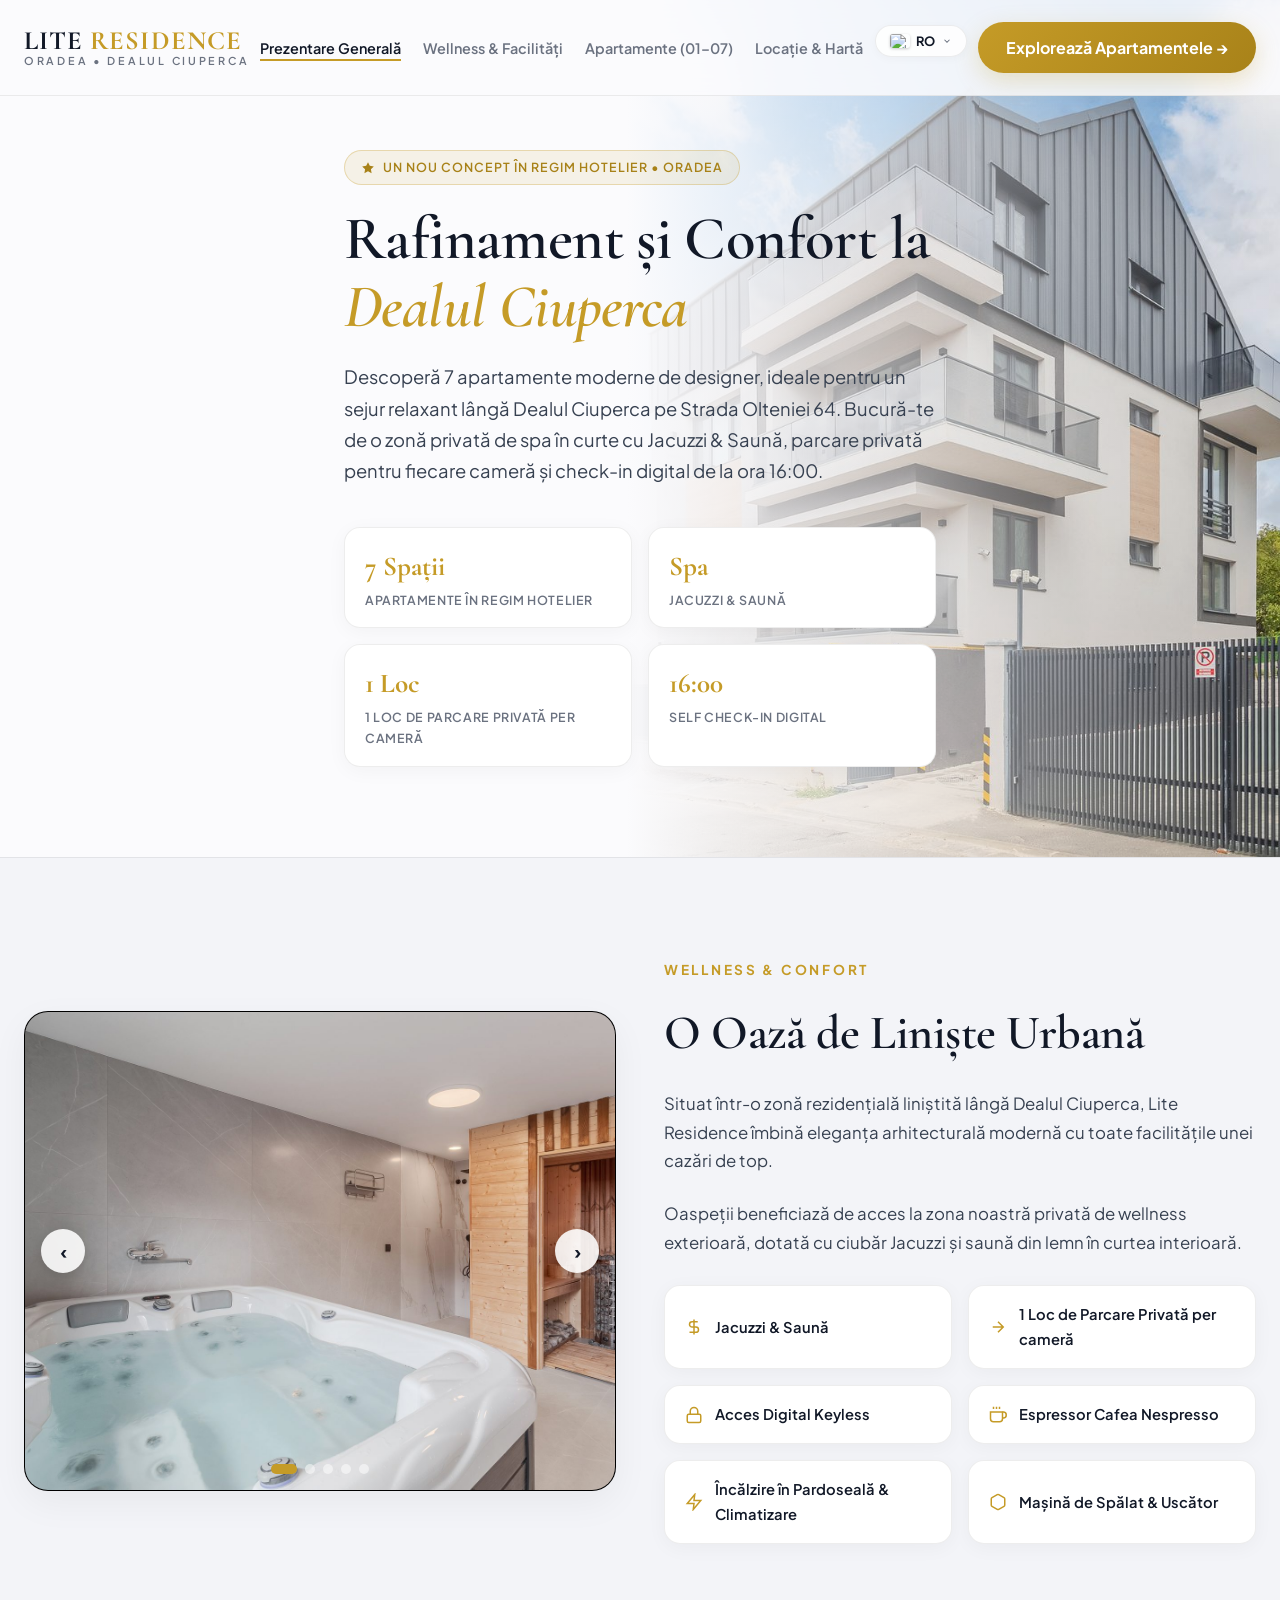
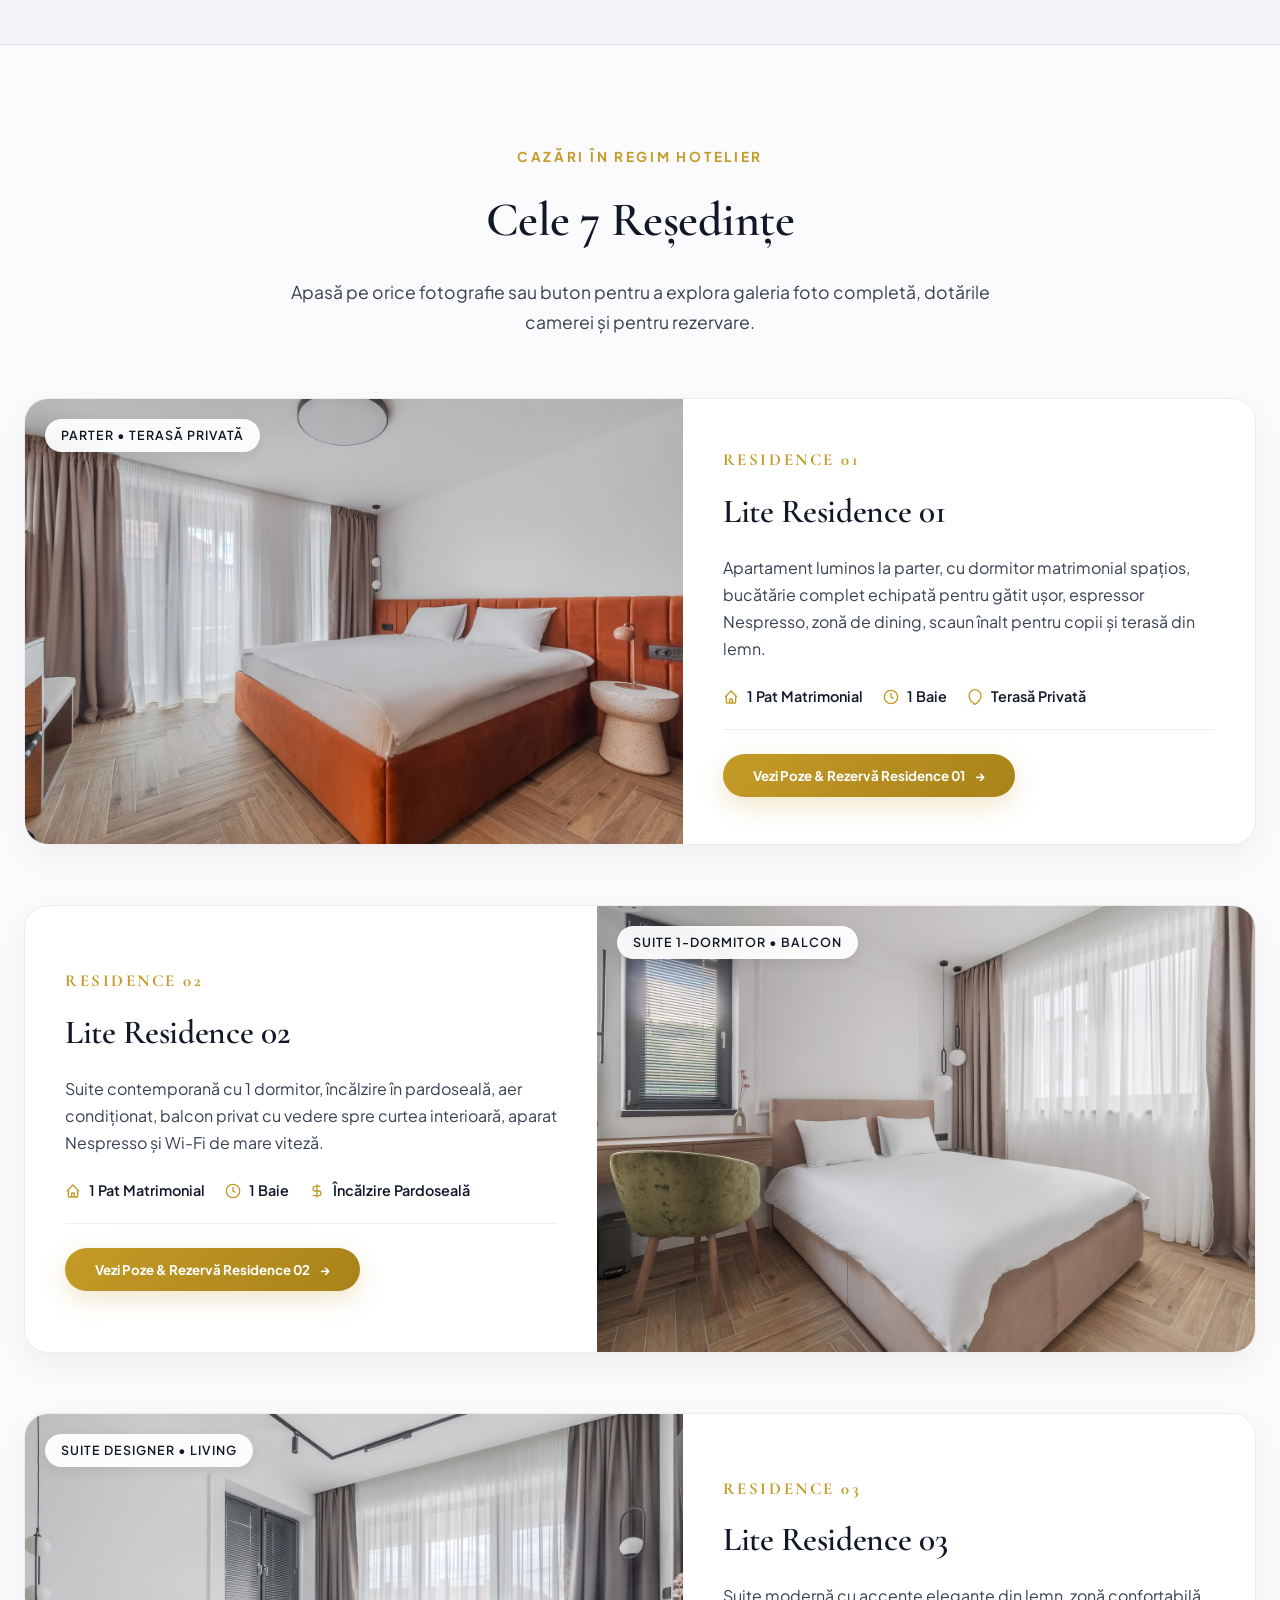
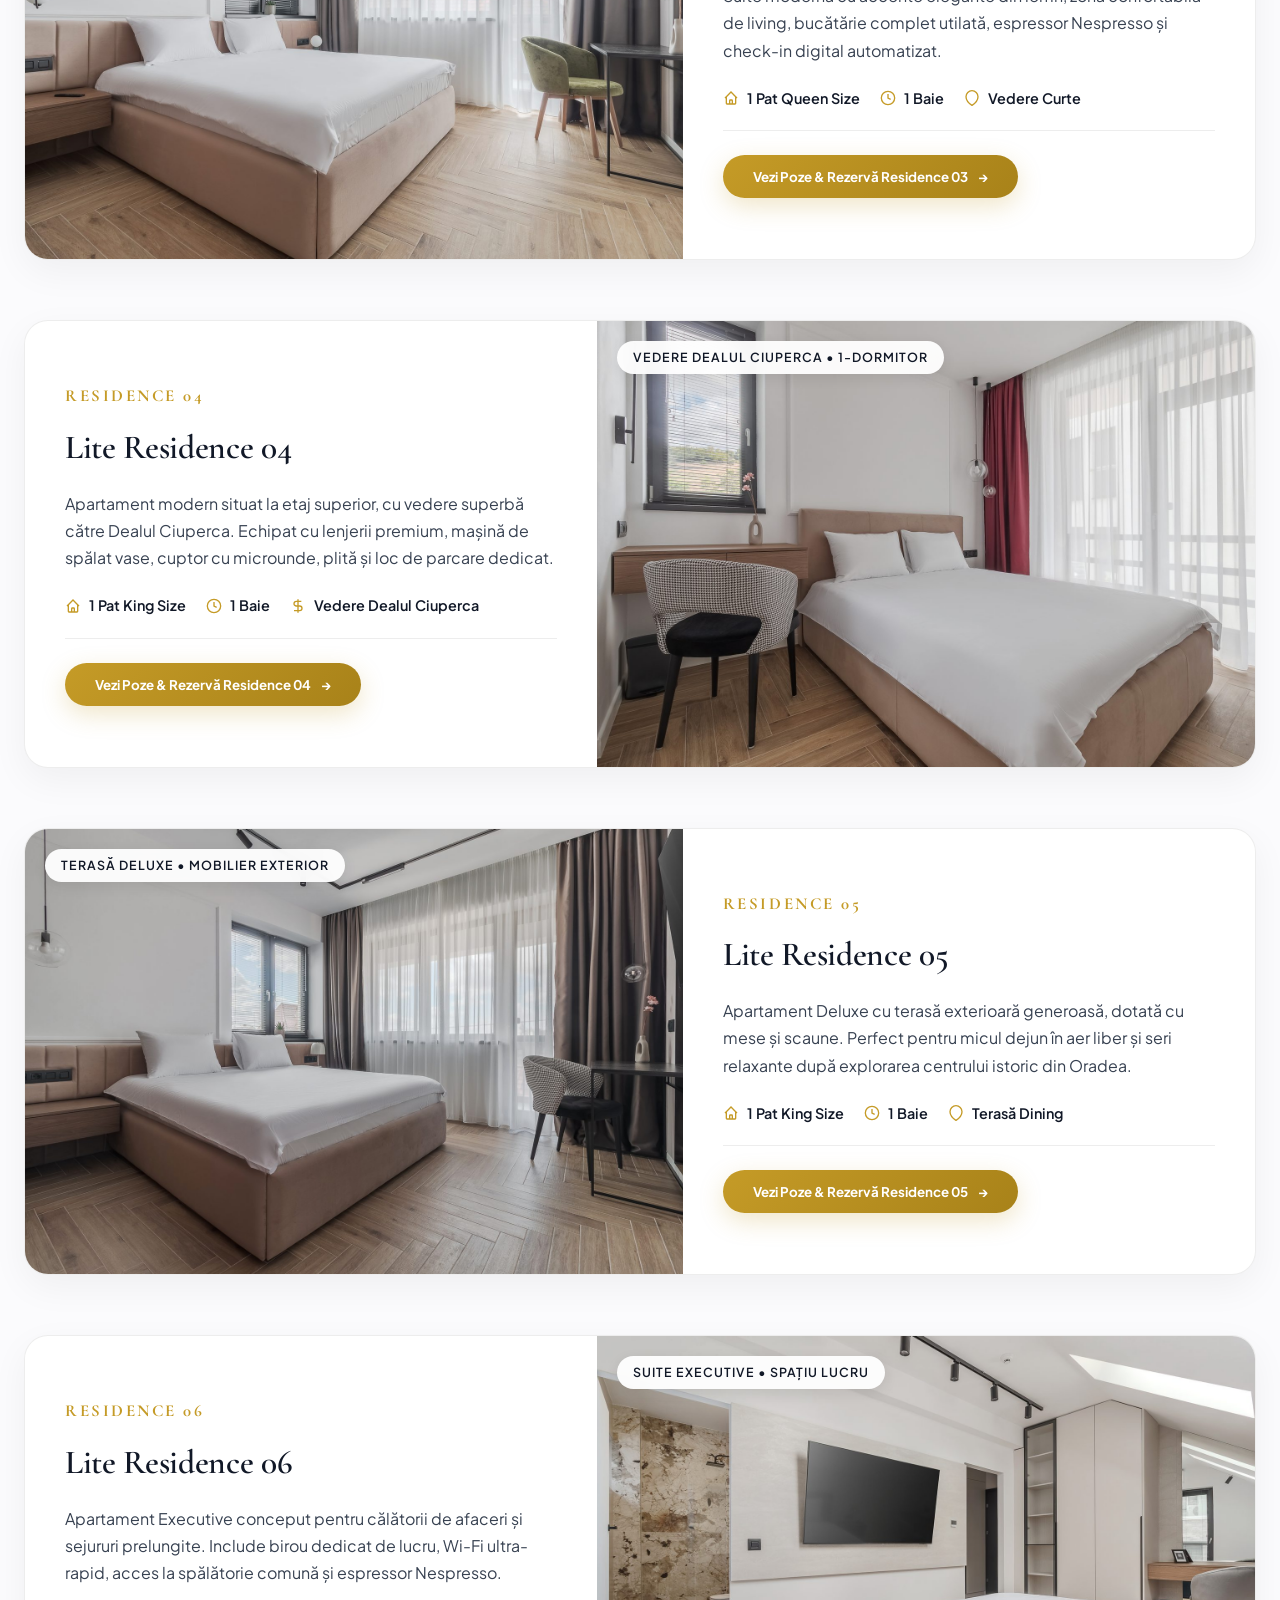
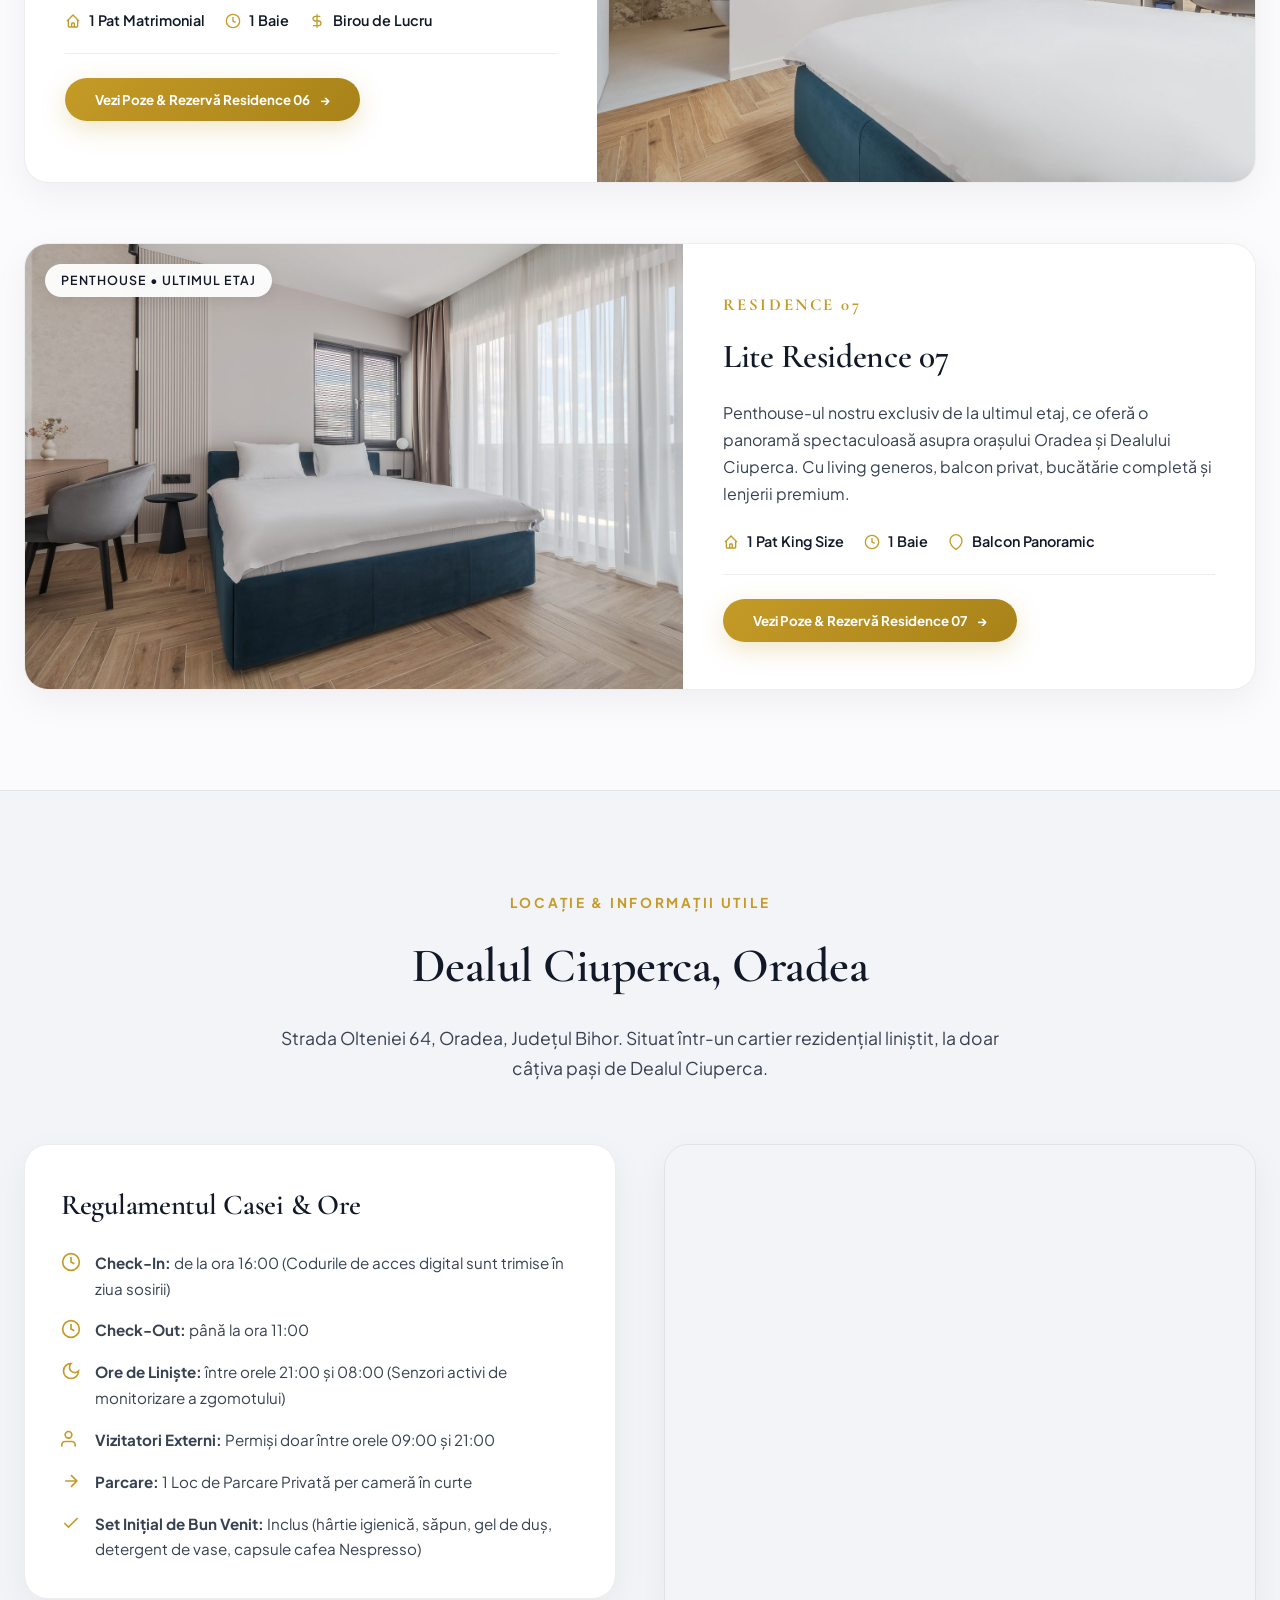
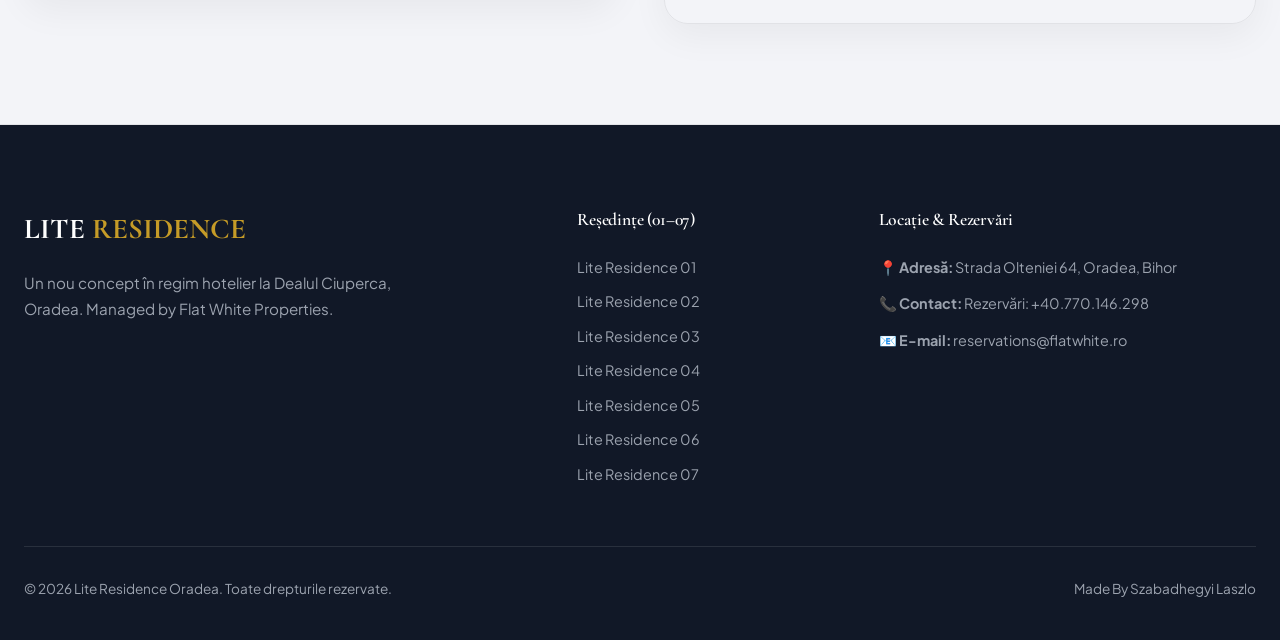
==== commit 5fba0f05: "feat: Add Hungarian (Magyar 🇭🇺) language support across all website pages and room galleries" ====
--- a/index.html
+++ b/index.html
@@ -37,6 +37,7 @@
           
           <div class="lang-dropdown" id="langDropdown">
             <button class="lang-option active" data-lang="ro"><img src="https://flagcdn.com/w40/ro.png" alt="RO" class="flag-icon"> Română</button>
+            <button class="lang-option" data-lang="hu"><img src="https://flagcdn.com/w40/hu.png" alt="HU" class="flag-icon"> Magyar</button>
             <button class="lang-option" data-lang="en"><img src="https://flagcdn.com/w40/gb.png" alt="EN" class="flag-icon"> English</button>
             <button class="lang-option" data-lang="de"><img src="https://flagcdn.com/w40/de.png" alt="DE" class="flag-icon"> Deutsch</button>
             <button class="lang-option" data-lang="es"><img src="https://flagcdn.com/w40/es.png" alt="ES" class="flag-icon"> Español</button>
--- a/style.css
+++ b/style.css
@@ -162,6 +162,7 @@
   display: flex;
   flex-direction: column;
   line-height: 1;
+  white-space: nowrap;
 }
 
 .brand-name {
@@ -188,7 +189,7 @@
 .nav-links {
   display: flex;
   align-items: center;
-  gap: 36px;
+  gap: 22px;
   list-style: none;
 }
 
@@ -198,6 +199,7 @@
   color: var(--text-muted);
   transition: color var(--transition-fast);
   position: relative;
+  white-space: nowrap;
 }
 
 .nav-link::after {
@@ -346,6 +348,7 @@
   gap: 10px;
   box-shadow: 0 8px 24px rgba(197, 155, 39, 0.25);
   transition: transform var(--transition-fast), box-shadow var(--transition-fast);
+  white-space: nowrap;
 }
 
 .btn-gold:hover {
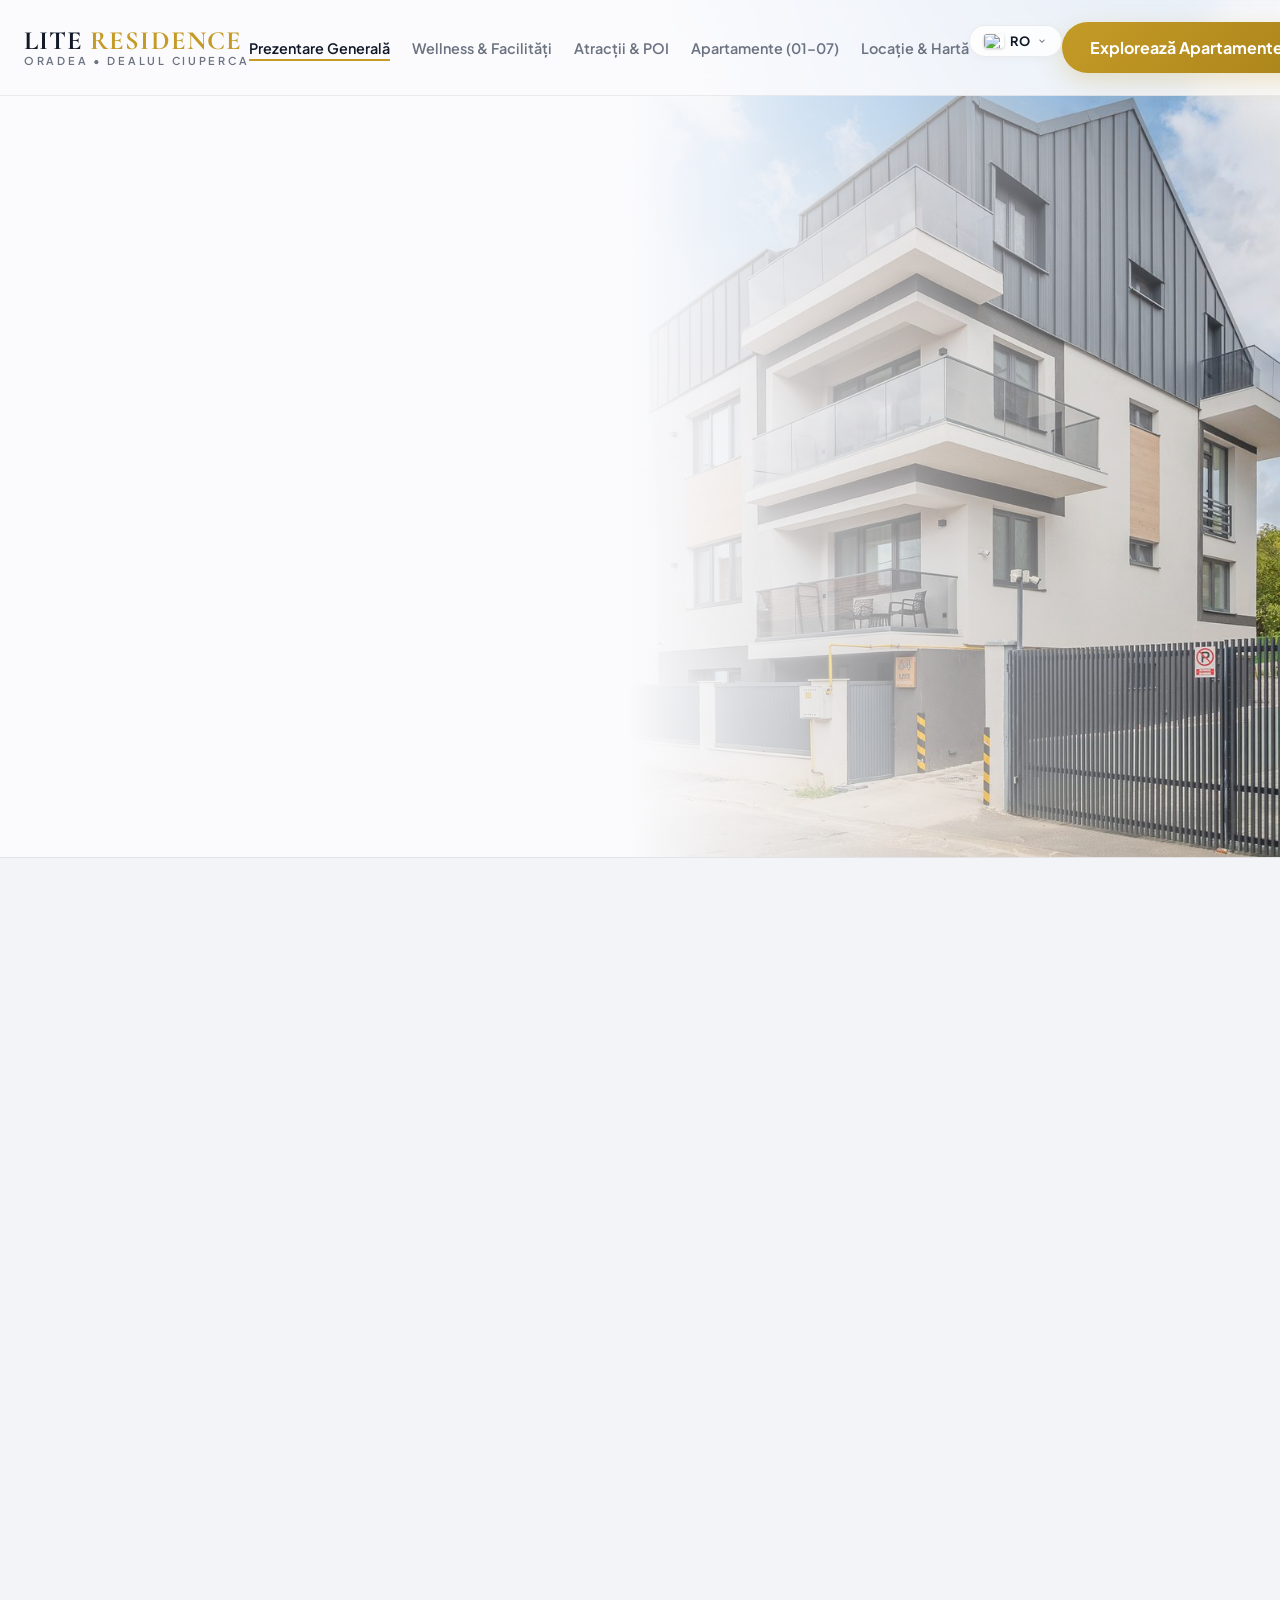
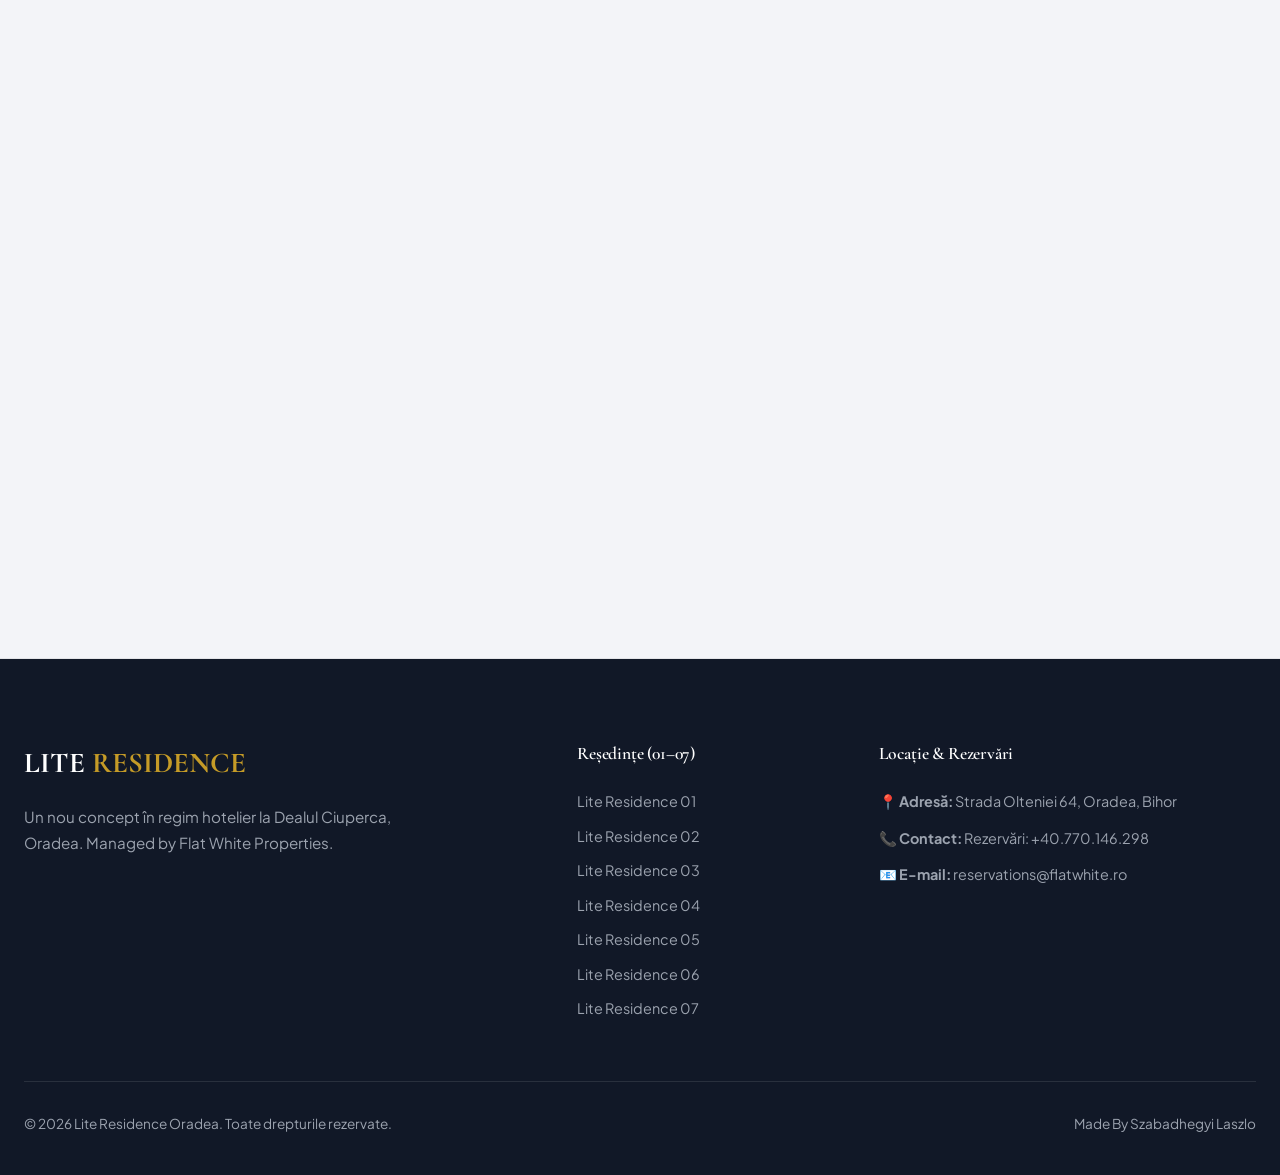
==== commit 7b410f4c: "feat: Add Points of Interest (POI) & Tourist Attractions section with exact calculated distances fro" ====
--- a/index.html
+++ b/index.html
@@ -22,6 +22,7 @@
       <ul class="nav-links">
         <li><a href="#hero" class="nav-link active" data-i18n="nav_overview">Prezentare Generală</a></li>
         <li><a href="#wellness" class="nav-link" data-i18n="nav_wellness">Wellness & Facilități</a></li>
+        <li><a href="#poi" class="nav-link" data-i18n="nav_poi">Atracții & POI</a></li>
         <li><a href="#apartments" class="nav-link" data-i18n="nav_apartments">Apartamente (01–07)</a></li>
         <li><a href="#location" class="nav-link" data-i18n="nav_location">Locație & Hartă</a></li>
       </ul>
@@ -138,6 +139,28 @@
     </div>
   </section>
 
+  <!-- Points of Interest & Tourist Attractions Section -->
+  <section class="section section-alt" id="poi">
+    <div class="container">
+      <div class="section-header reveal-up">
+        <span class="section-subtitle" data-i18n="poi_subtitle">Ghid Local & Atracții Turistice</span>
+        <h2 class="section-title" data-i18n="poi_title">Puncte de Interes Lângă Reședință</h2>
+        <p class="section-description" data-i18n="poi_desc">Descoperă cele mai frumoase atracții, restaurante gourmet, parcuri și cafenele din Oradea, calculate cu distanța exactă de la Lite Residence (Strada Olteniei 64).</p>
+      </div>
+
+      <!-- Category Filter Pills -->
+      <div class="poi-filter-bar reveal-up">
+        <button class="poi-filter-btn active" data-poi-filter="all" data-i18n="poi_filter_all">Toate Atracțiile</button>
+        <button class="poi-filter-btn" data-poi-filter="near" data-i18n="poi_filter_near">În Apropiere (&lt; 1 km)</button>
+        <button class="poi-filter-btn" data-poi-filter="dining" data-i18n="poi_filter_dining">Restaurante &amp; Cafenele</button>
+        <button class="poi-filter-btn" data-poi-filter="center" data-i18n="poi_filter_center">Centrul Istoric &amp; Spa</button>
+      </div>
+
+      <!-- POI Cards Grid (Populated dynamically in app.js) -->
+      <div class="poi-grid" id="poiGrid"></div>
+    </div>
+  </section>
+
   <!-- 1-Page Scroll-Reveal Apartment Showcase (Rooms 01 to 07) -->
   <section class="section" id="apartments">
     <div class="container">
--- a/style.css
+++ b/style.css
@@ -1084,6 +1084,141 @@
   font-size: 0.85rem;
 }
 
+/* Points of Interest (POI) Section */
+.poi-filter-bar {
+  display: flex;
+  align-items: center;
+  justify-content: center;
+  gap: 12px;
+  flex-wrap: wrap;
+  margin-bottom: 40px;
+}
+
+.poi-filter-btn {
+  padding: 10px 22px;
+  background: rgba(255, 255, 255, 0.8);
+  border: 1px solid var(--border-light);
+  border-radius: var(--radius-full);
+  font-size: 0.88rem;
+  font-weight: 600;
+  color: var(--text-muted);
+  cursor: pointer;
+  transition: all var(--transition-fast);
+  box-shadow: 0 2px 10px rgba(0, 0, 0, 0.02);
+}
+
+.poi-filter-btn:hover, .poi-filter-btn.active {
+  background: #FFF;
+  color: var(--primary);
+  border-color: var(--primary);
+  box-shadow: 0 4px 16px rgba(197, 155, 39, 0.18);
+  transform: translateY(-1px);
+}
+
+.poi-grid {
+  display: grid;
+  grid-template-columns: repeat(auto-fill, minmax(320px, 1fr));
+  gap: 24px;
+}
+
+.poi-card {
+  background: #FFF;
+  border-radius: var(--radius-lg);
+  border: 1px solid var(--border-light);
+  padding: 24px;
+  box-shadow: 0 10px 30px rgba(0, 0, 0, 0.04);
+  display: flex;
+  flex-direction: column;
+  justify-content: space-between;
+  transition: transform var(--transition-normal), box-shadow var(--transition-normal);
+}
+
+.poi-card:hover {
+  transform: translateY(-4px);
+  box-shadow: 0 16px 40px rgba(0, 0, 0, 0.08);
+}
+
+.poi-card-header {
+  display: flex;
+  align-items: center;
+  justify-content: space-between;
+  gap: 12px;
+  margin-bottom: 14px;
+}
+
+.poi-category-badge {
+  font-size: 0.72rem;
+  font-weight: 700;
+  text-transform: uppercase;
+  letter-spacing: 0.06em;
+  padding: 4px 10px;
+  border-radius: var(--radius-full);
+  background: rgba(197, 155, 39, 0.1);
+  color: var(--primary);
+}
+
+.poi-distance-badge {
+  font-size: 0.78rem;
+  font-weight: 700;
+  color: var(--text-main);
+  background: var(--bg-light);
+  padding: 4px 10px;
+  border-radius: var(--radius-full);
+  display: inline-flex;
+  align-items: center;
+  gap: 5px;
+  border: 1px solid var(--border-light);
+}
+
+.poi-name {
+  font-family: var(--font-serif);
+  font-size: 1.35rem;
+  font-weight: 700;
+  color: var(--text-main);
+  margin-bottom: 8px;
+  line-height: 1.3;
+}
+
+.poi-desc {
+  font-size: 0.9rem;
+  color: var(--text-muted);
+  line-height: 1.55;
+  margin-bottom: 20px;
+  flex-grow: 1;
+}
+
+.poi-card-footer {
+  display: flex;
+  align-items: center;
+  justify-content: space-between;
+  padding-top: 14px;
+  border-top: 1px solid var(--border-light);
+}
+
+.poi-travel-pill {
+  font-size: 0.8rem;
+  font-weight: 600;
+  color: var(--text-muted);
+  display: inline-flex;
+  align-items: center;
+  gap: 6px;
+}
+
+.poi-map-link {
+  font-size: 0.85rem;
+  font-weight: 700;
+  color: var(--primary);
+  display: inline-flex;
+  align-items: center;
+  gap: 4px;
+  transition: color var(--transition-fast);
+}
+
+.poi-map-link:hover {
+  color: var(--primary-hover);
+  text-decoration: underline;
+}
+
 /* Responsive Media Queries */
 @media (max-width: 992px) {
   .modal-grid { grid-template-columns: 1fr; min-height: auto; }
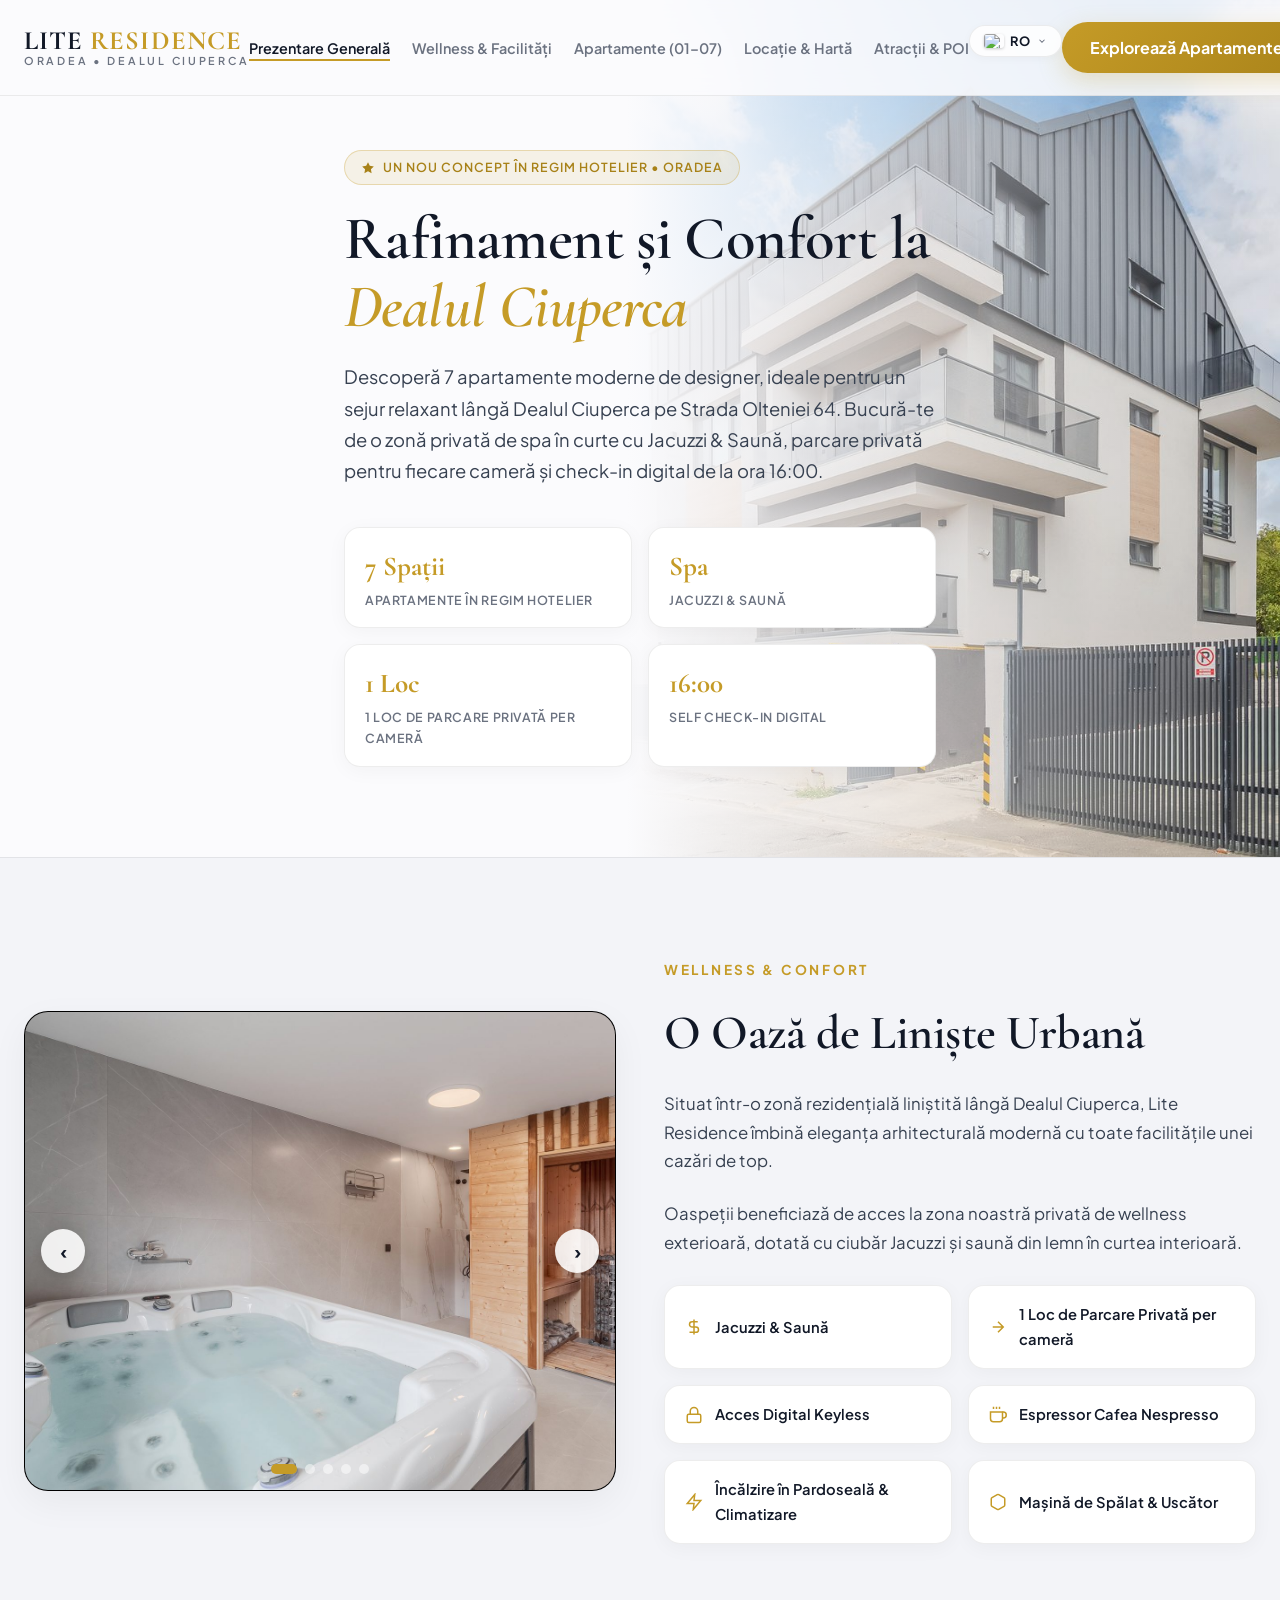
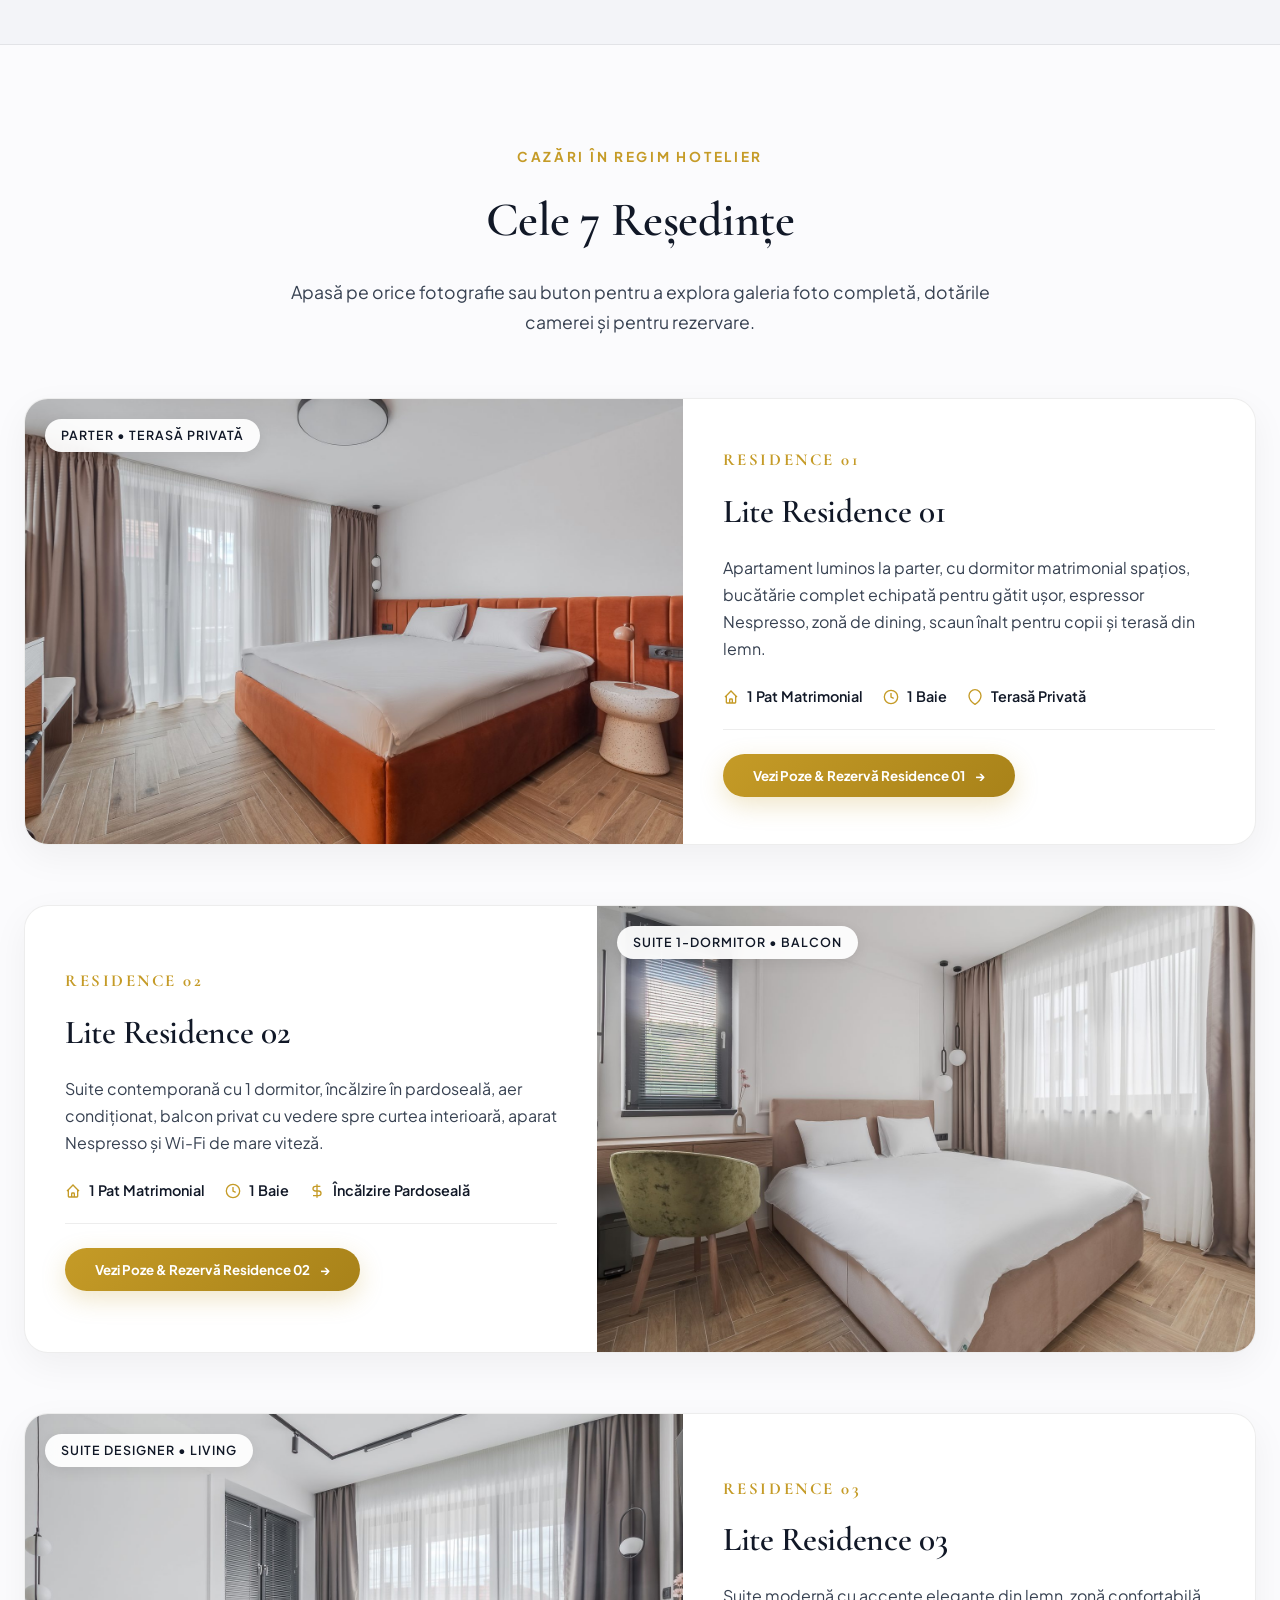
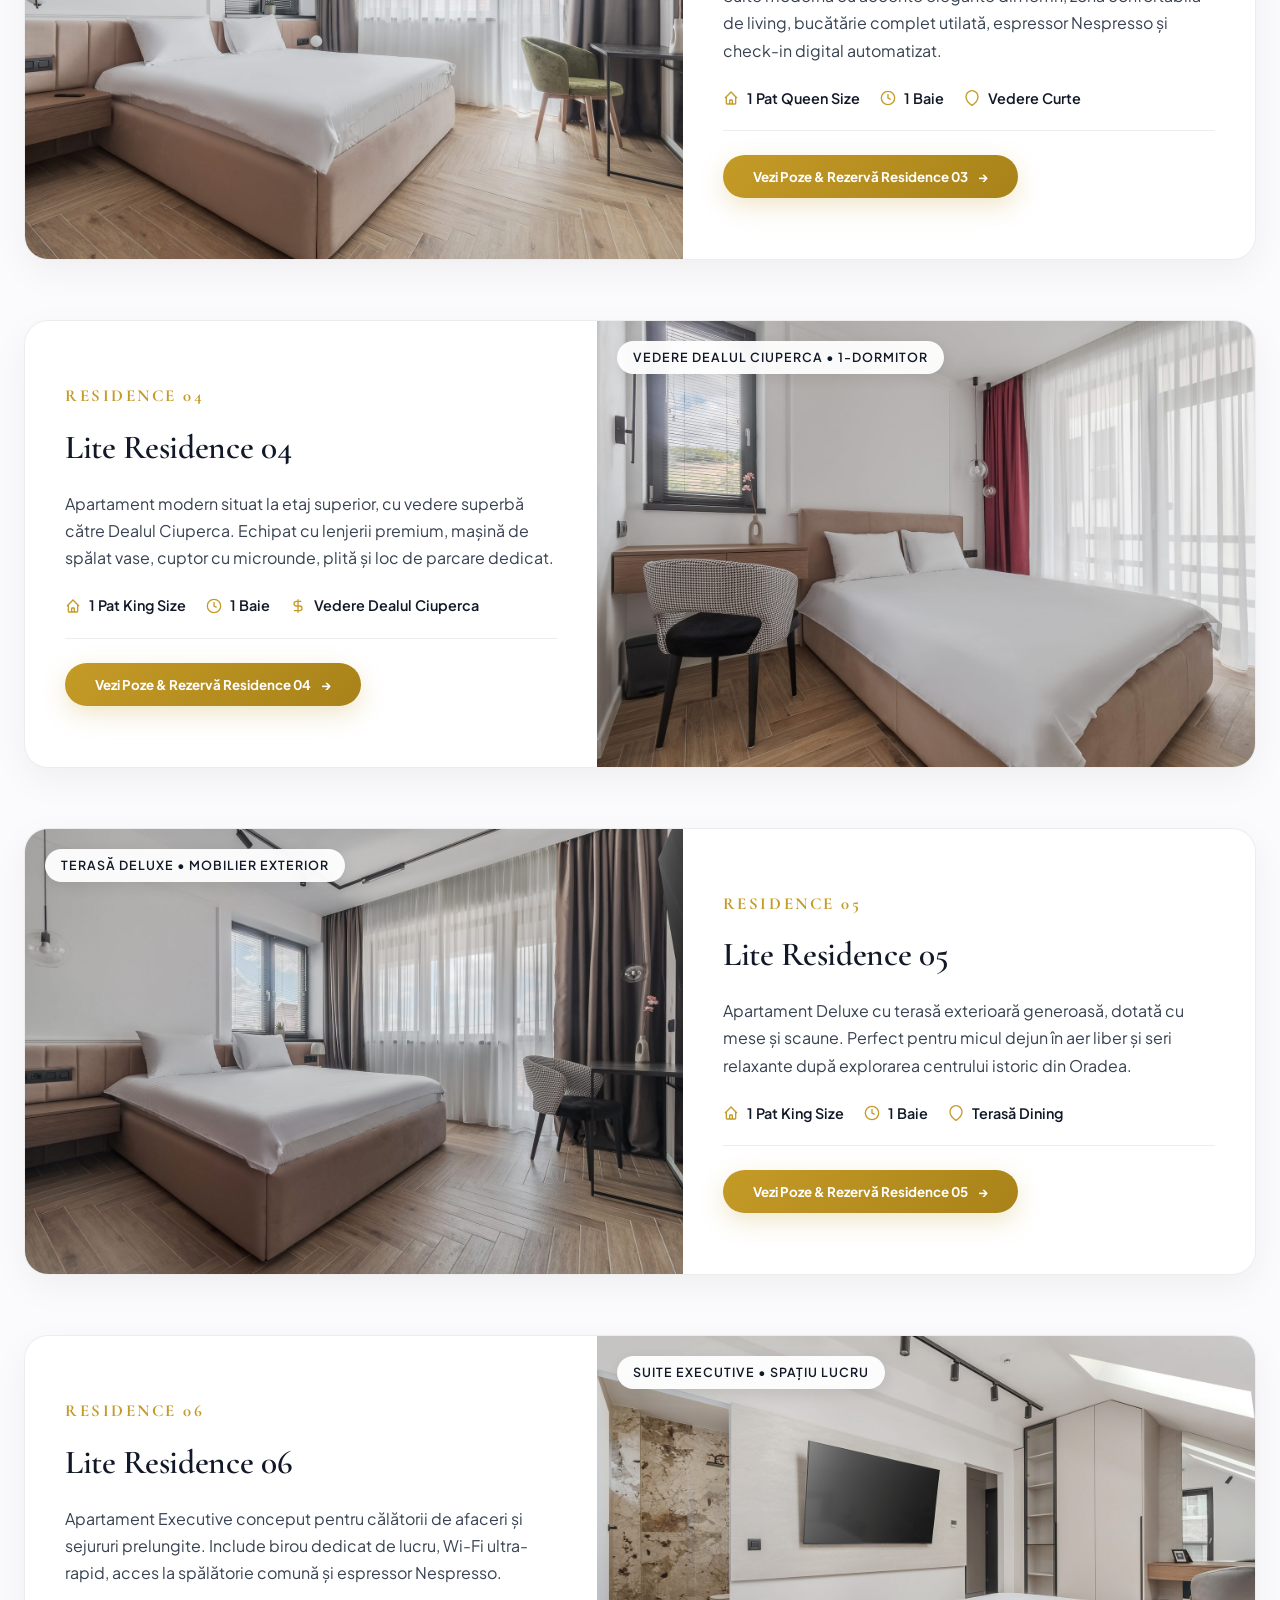
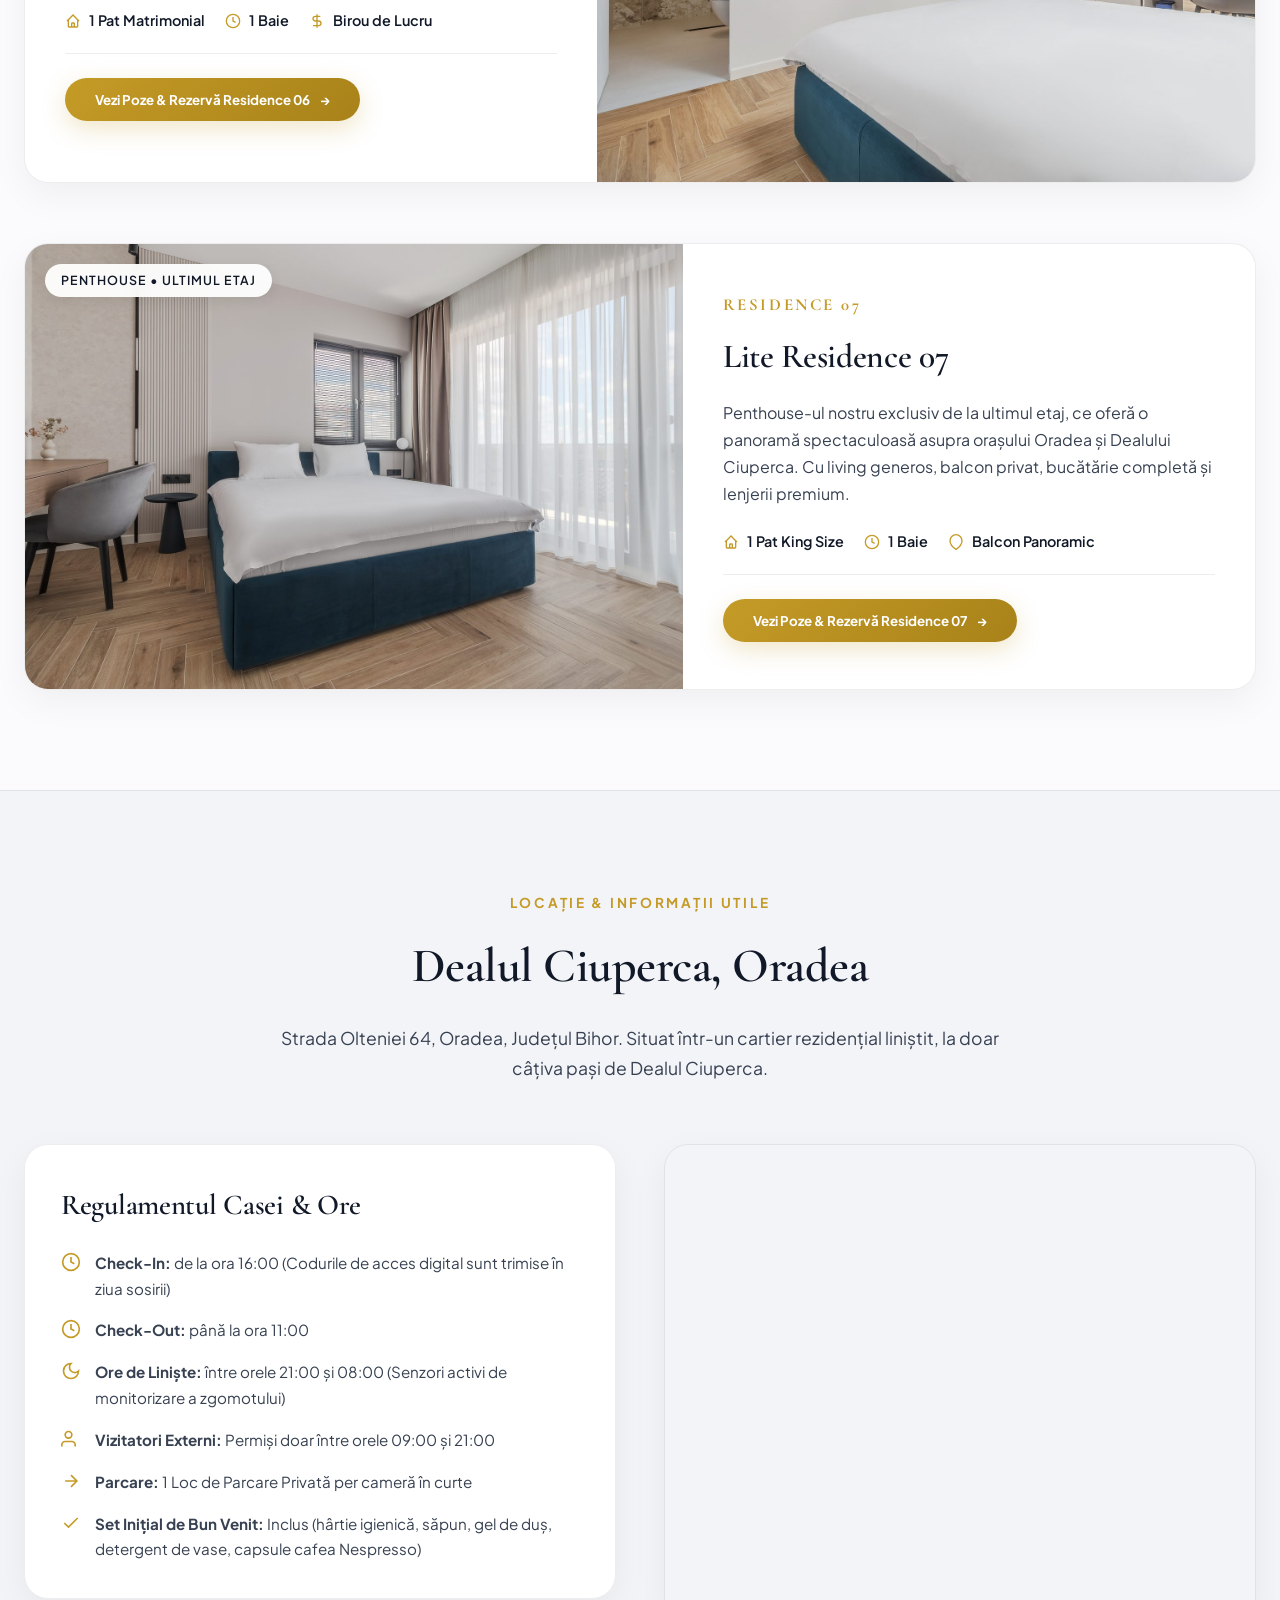
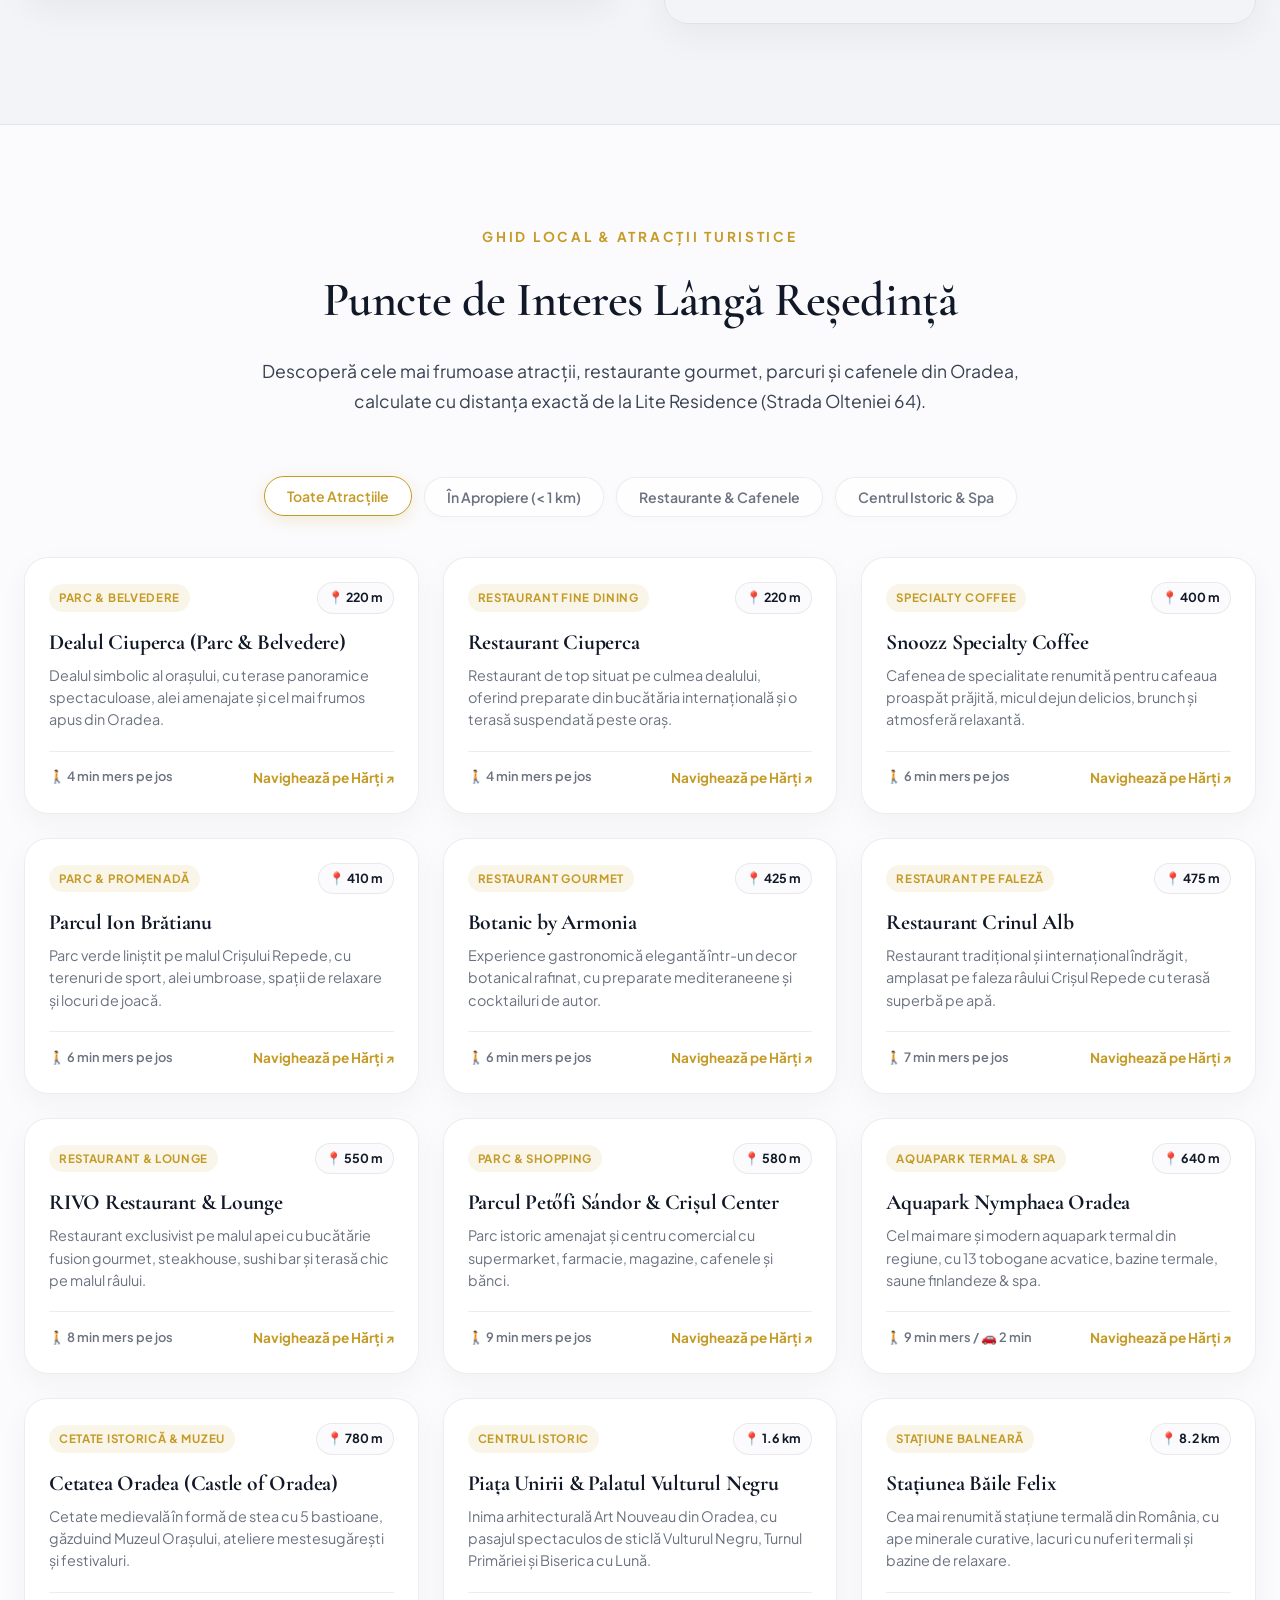
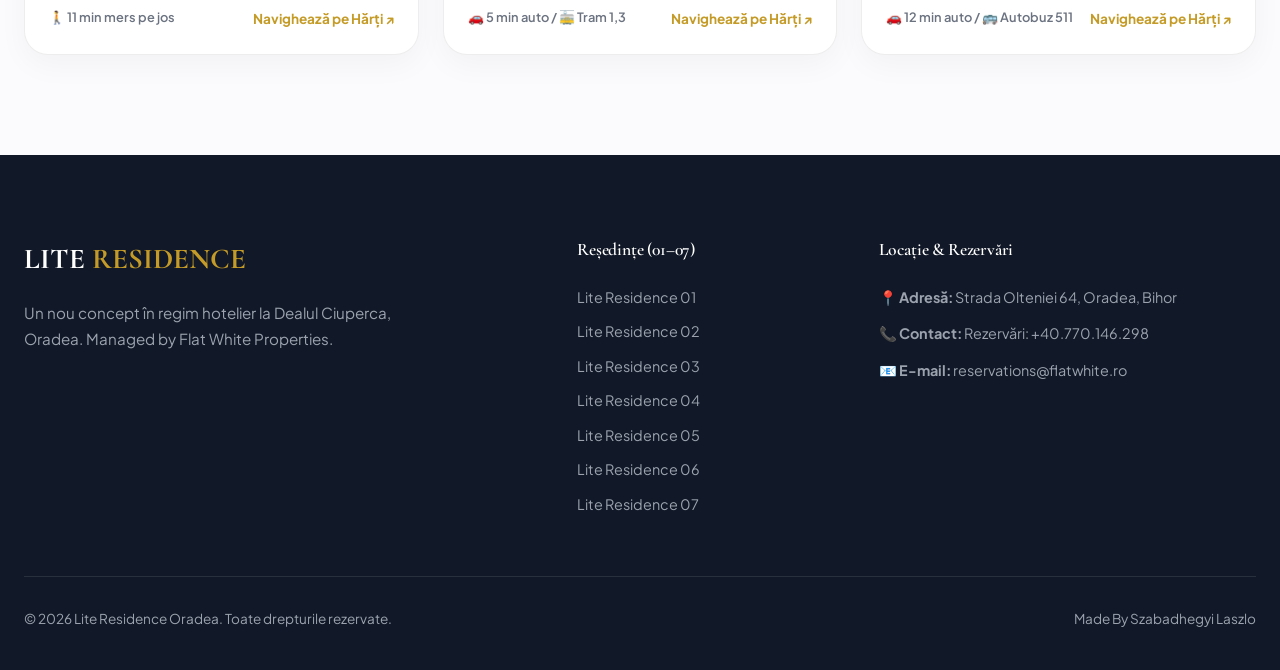
==== commit 546f7a4c: "feat: Move Points of Interest (POI) section right below Location & Map section" ====
--- a/index.html
+++ b/index.html
@@ -22,9 +22,9 @@
       <ul class="nav-links">
         <li><a href="#hero" class="nav-link active" data-i18n="nav_overview">Prezentare Generală</a></li>
         <li><a href="#wellness" class="nav-link" data-i18n="nav_wellness">Wellness & Facilități</a></li>
-        <li><a href="#poi" class="nav-link" data-i18n="nav_poi">Atracții & POI</a></li>
         <li><a href="#apartments" class="nav-link" data-i18n="nav_apartments">Apartamente (01–07)</a></li>
         <li><a href="#location" class="nav-link" data-i18n="nav_location">Locație & Hartă</a></li>
+        <li><a href="#poi" class="nav-link" data-i18n="nav_poi">Atracții & POI</a></li>
       </ul>
 
       <!-- Cute Flag Language Selector Widget -->
@@ -139,28 +139,6 @@
     </div>
   </section>
 
-  <!-- Points of Interest & Tourist Attractions Section -->
-  <section class="section section-alt" id="poi">
-    <div class="container">
-      <div class="section-header reveal-up">
-        <span class="section-subtitle" data-i18n="poi_subtitle">Ghid Local & Atracții Turistice</span>
-        <h2 class="section-title" data-i18n="poi_title">Puncte de Interes Lângă Reședință</h2>
-        <p class="section-description" data-i18n="poi_desc">Descoperă cele mai frumoase atracții, restaurante gourmet, parcuri și cafenele din Oradea, calculate cu distanța exactă de la Lite Residence (Strada Olteniei 64).</p>
-      </div>
-
-      <!-- Category Filter Pills -->
-      <div class="poi-filter-bar reveal-up">
-        <button class="poi-filter-btn active" data-poi-filter="all" data-i18n="poi_filter_all">Toate Atracțiile</button>
-        <button class="poi-filter-btn" data-poi-filter="near" data-i18n="poi_filter_near">În Apropiere (&lt; 1 km)</button>
-        <button class="poi-filter-btn" data-poi-filter="dining" data-i18n="poi_filter_dining">Restaurante &amp; Cafenele</button>
-        <button class="poi-filter-btn" data-poi-filter="center" data-i18n="poi_filter_center">Centrul Istoric &amp; Spa</button>
-      </div>
-
-      <!-- POI Cards Grid (Populated dynamically in app.js) -->
-      <div class="poi-grid" id="poiGrid"></div>
-    </div>
-  </section>
-
   <!-- 1-Page Scroll-Reveal Apartment Showcase (Rooms 01 to 07) -->
   <section class="section" id="apartments">
     <div class="container">
@@ -448,6 +426,28 @@
           </iframe>
         </div>
       </div>
+    </div>
+  </section>
+
+  <!-- Points of Interest & Tourist Attractions Section (Right Below Locație & Hartă) -->
+  <section class="section" id="poi">
+    <div class="container">
+      <div class="section-header reveal-up">
+        <span class="section-subtitle" data-i18n="poi_subtitle">Ghid Local & Atracții Turistice</span>
+        <h2 class="section-title" data-i18n="poi_title">Puncte de Interes Lângă Reședință</h2>
+        <p class="section-description" data-i18n="poi_desc">Descoperă cele mai frumoase atracții, restaurante gourmet, parcuri și cafenele din Oradea, calculate cu distanța exactă de la Lite Residence (Strada Olteniei 64).</p>
+      </div>
+
+      <!-- Category Filter Pills -->
+      <div class="poi-filter-bar reveal-up">
+        <button class="poi-filter-btn active" data-poi-filter="all" data-i18n="poi_filter_all">Toate Atracțiile</button>
+        <button class="poi-filter-btn" data-poi-filter="near" data-i18n="poi_filter_near">În Apropiere (&lt; 1 km)</button>
+        <button class="poi-filter-btn" data-poi-filter="dining" data-i18n="poi_filter_dining">Restaurante &amp; Cafenele</button>
+        <button class="poi-filter-btn" data-poi-filter="center" data-i18n="poi_filter_center">Centrul Istoric &amp; Spa</button>
+      </div>
+
+      <!-- POI Cards Grid (Populated dynamically in app.js) -->
+      <div class="poi-grid" id="poiGrid"></div>
     </div>
   </section>
 
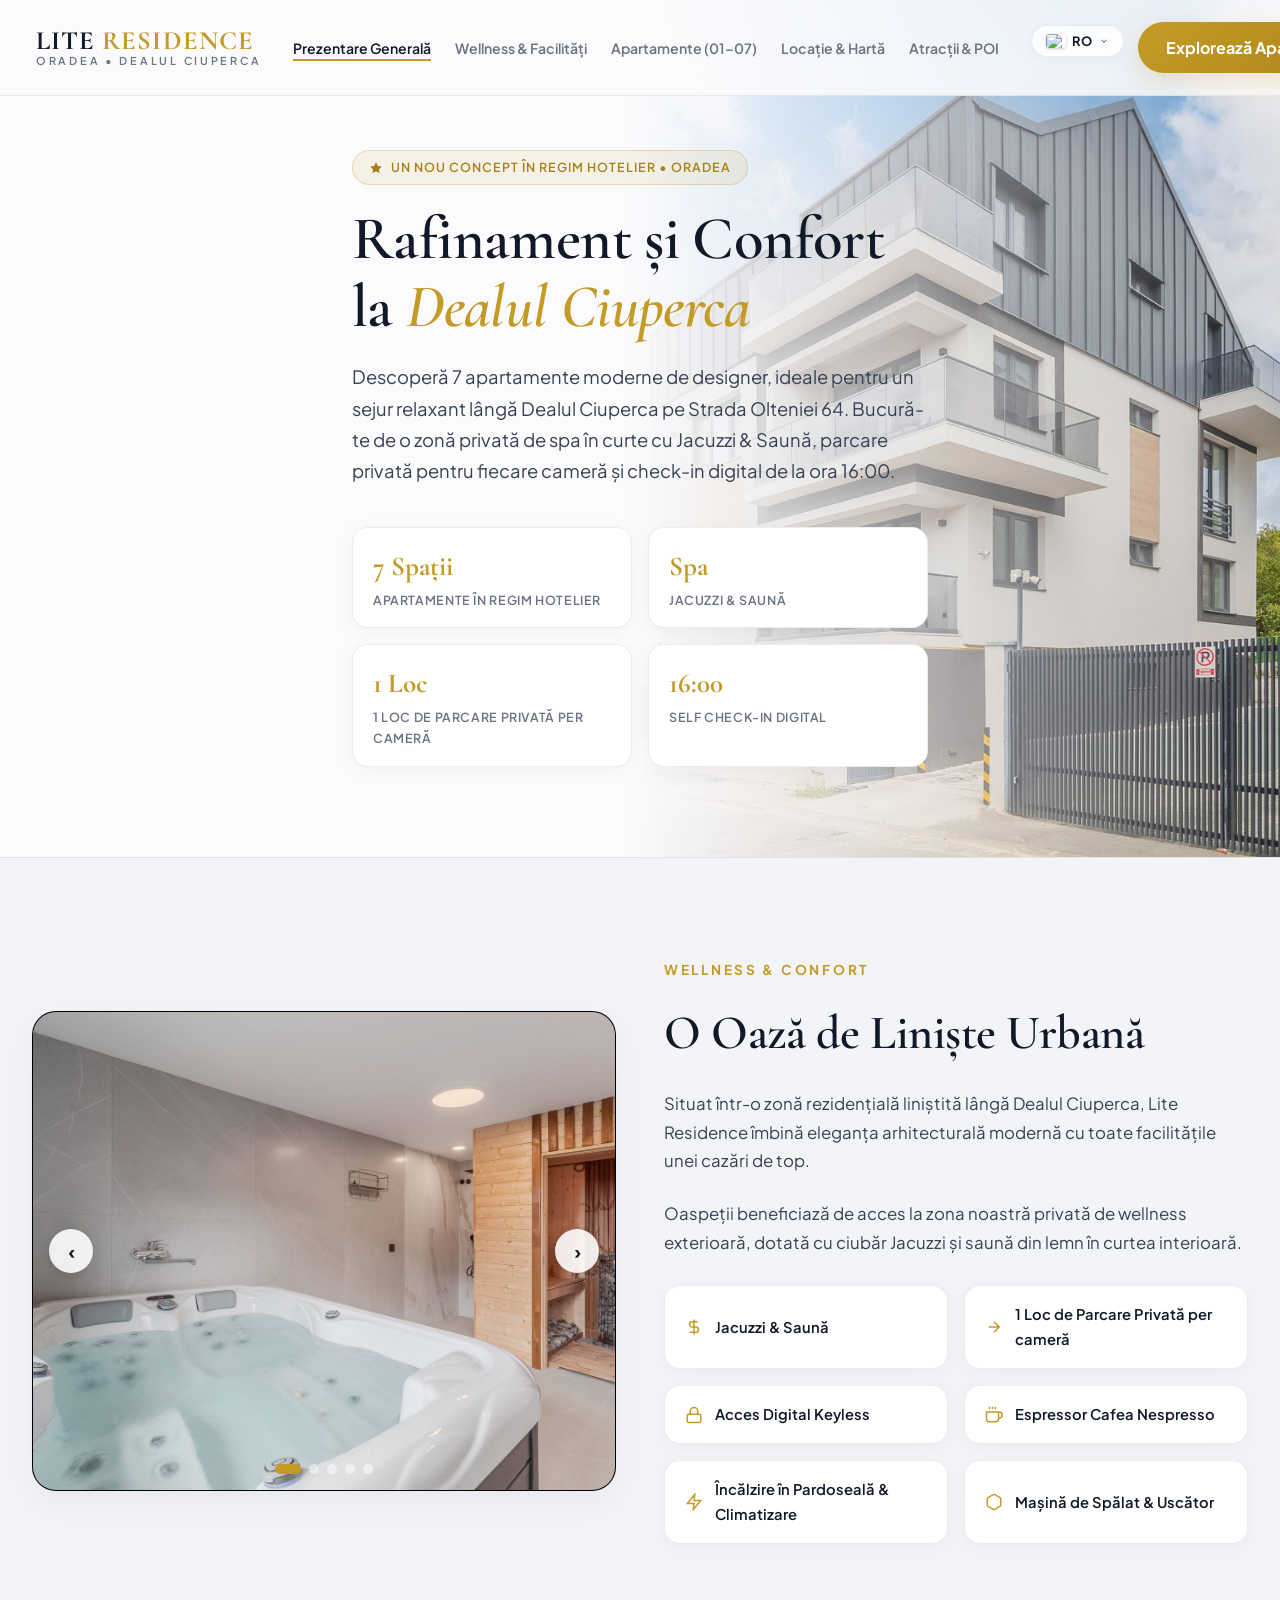
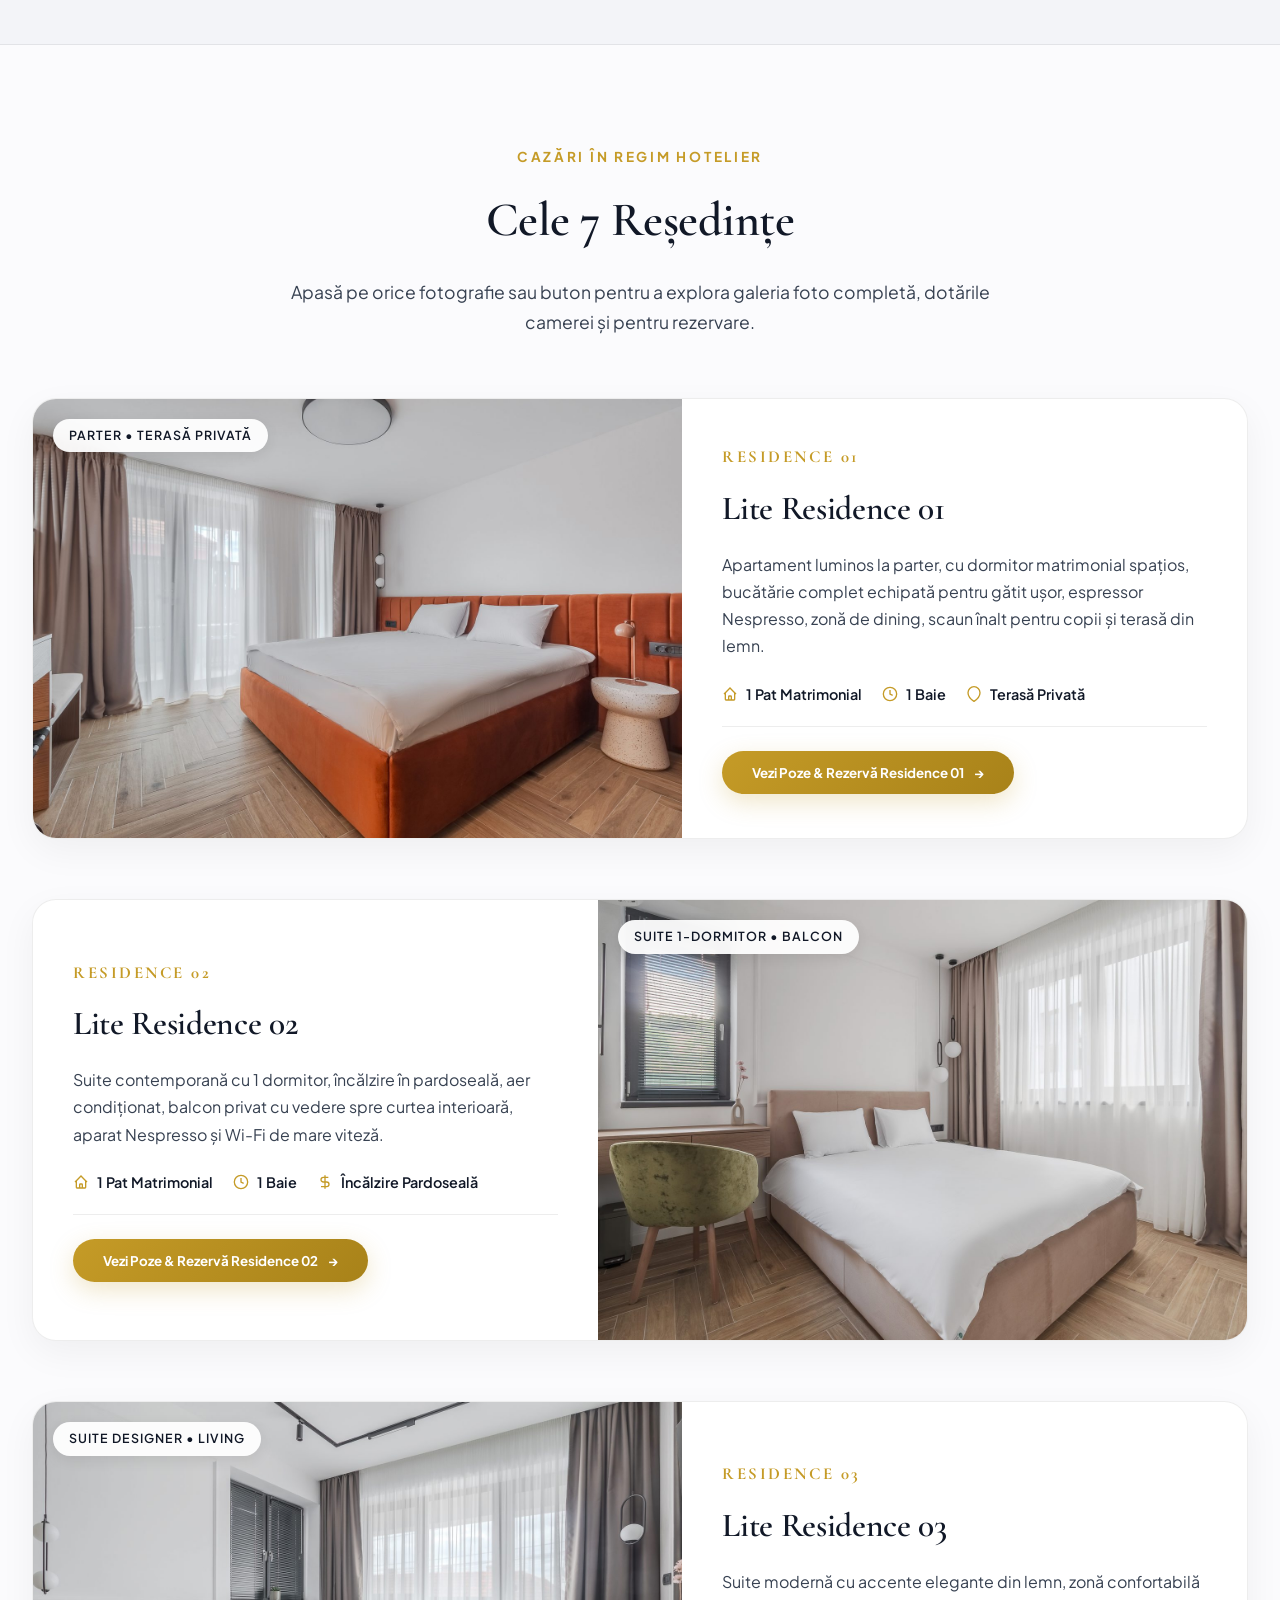
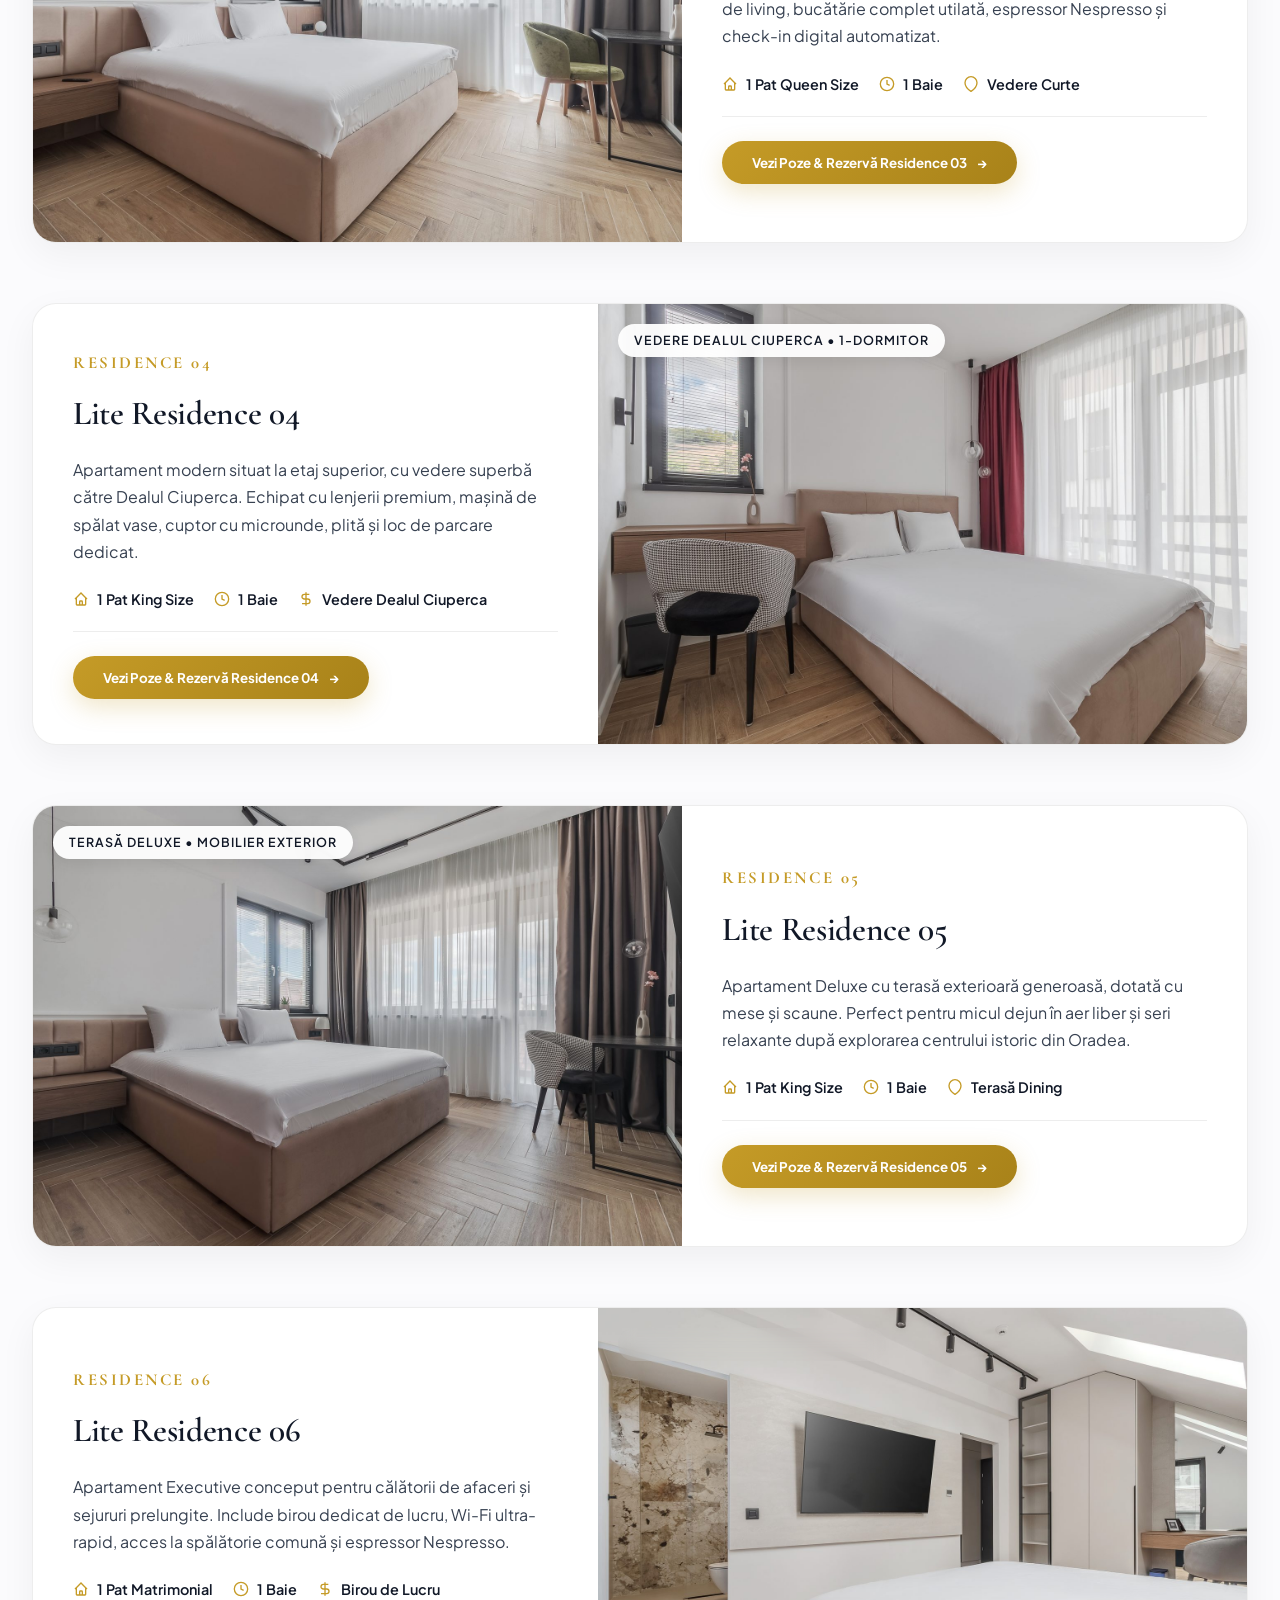
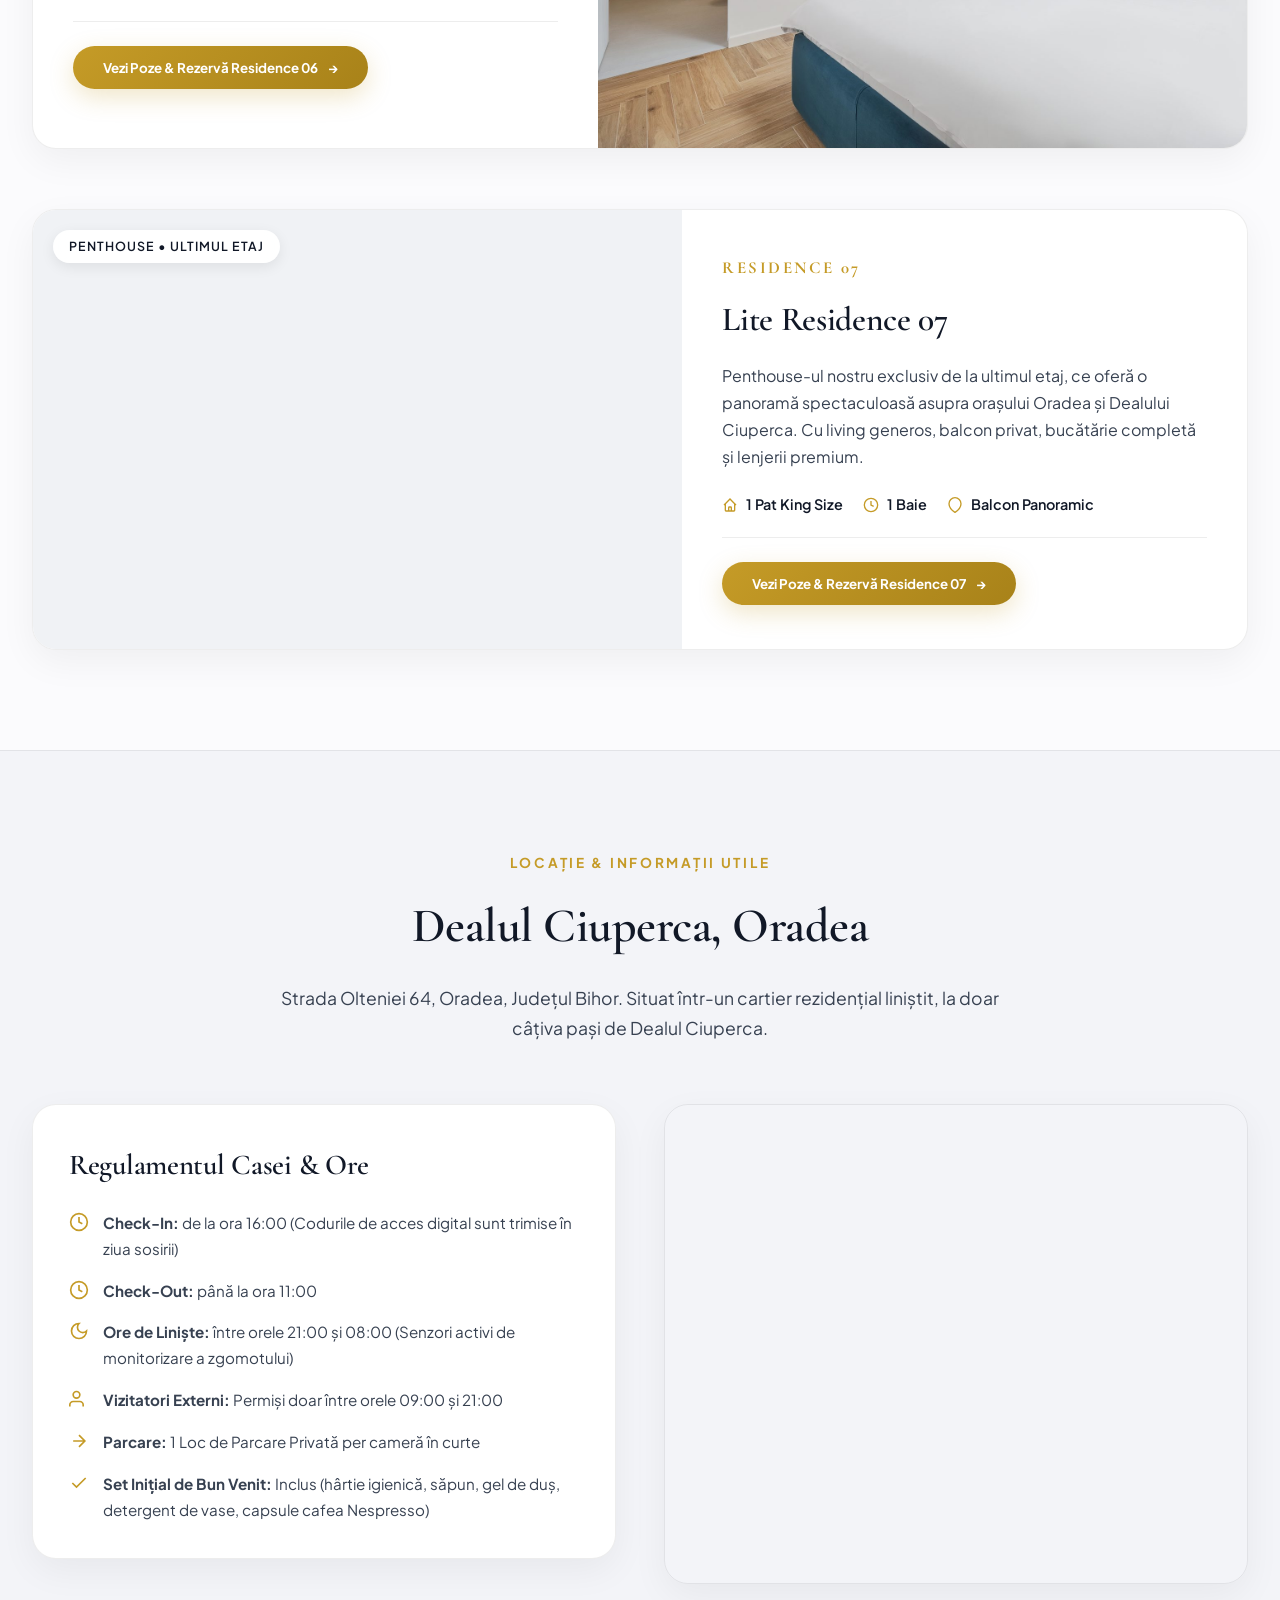
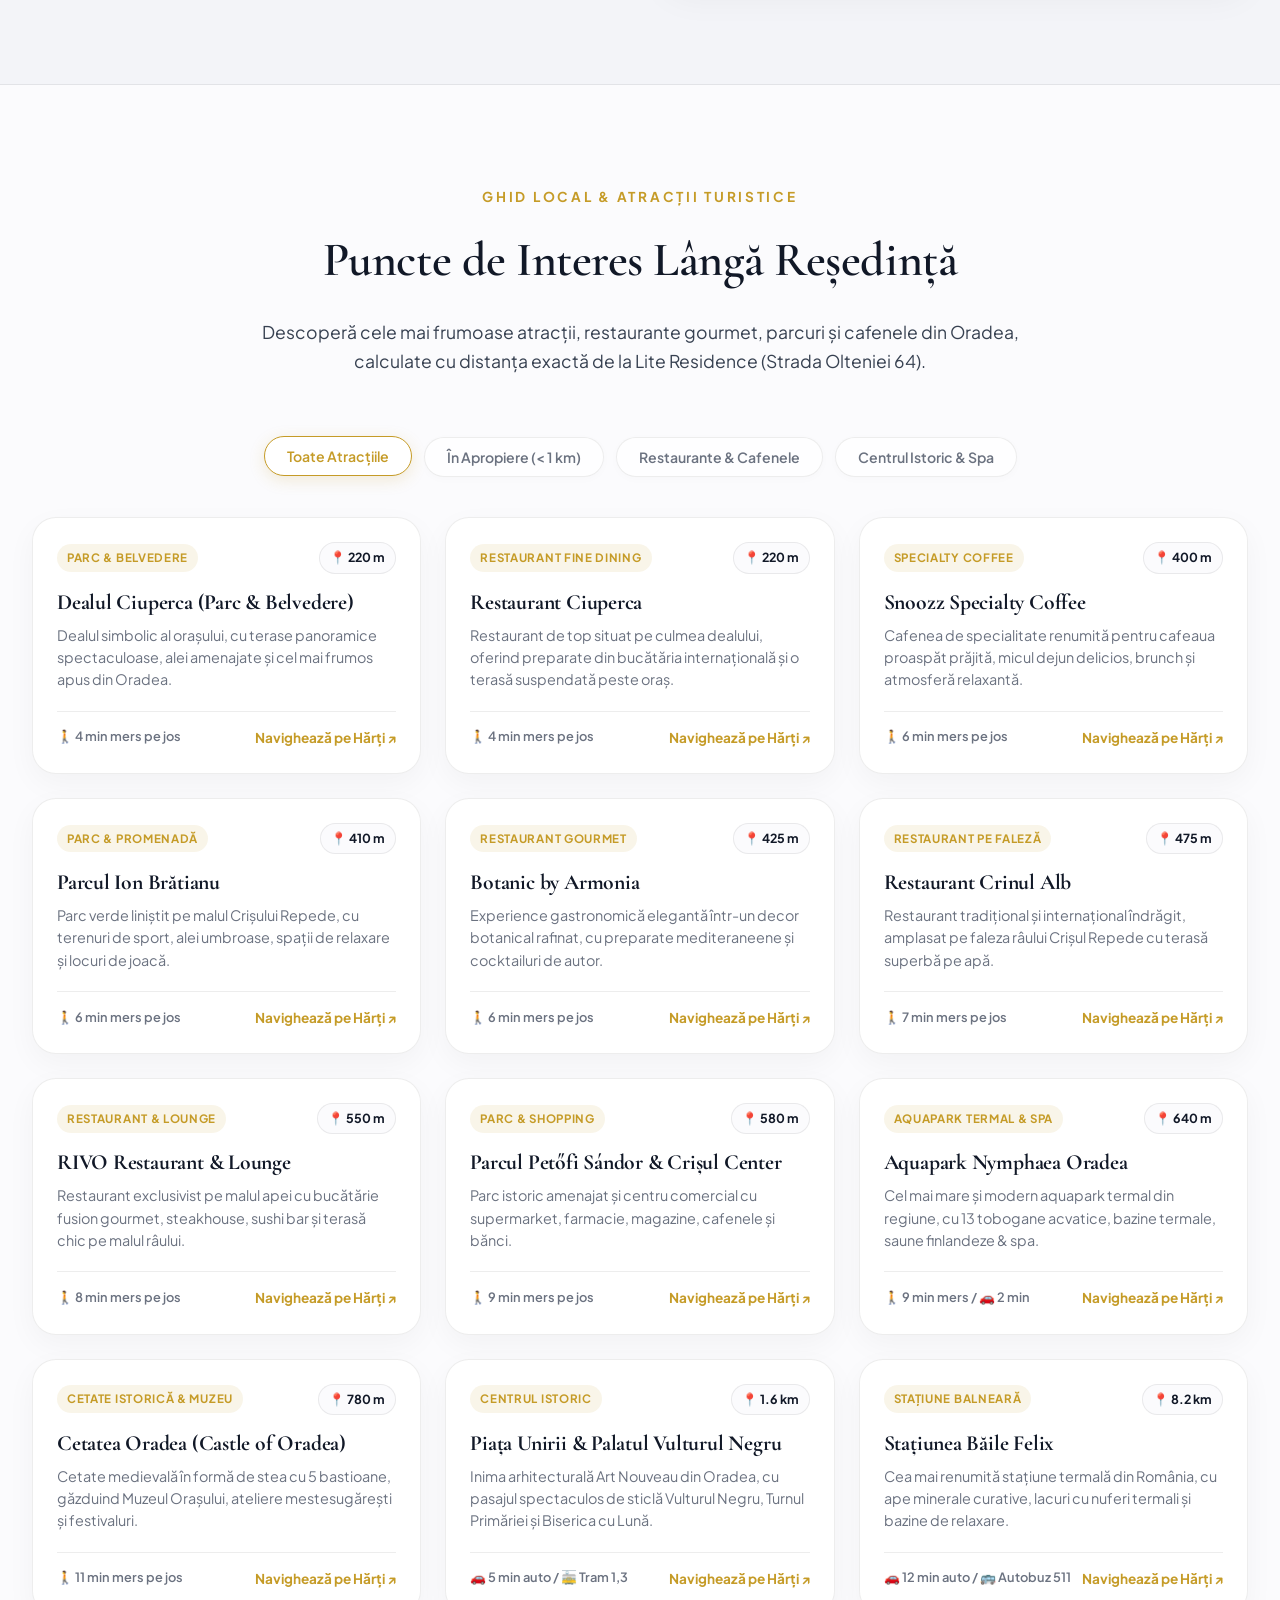
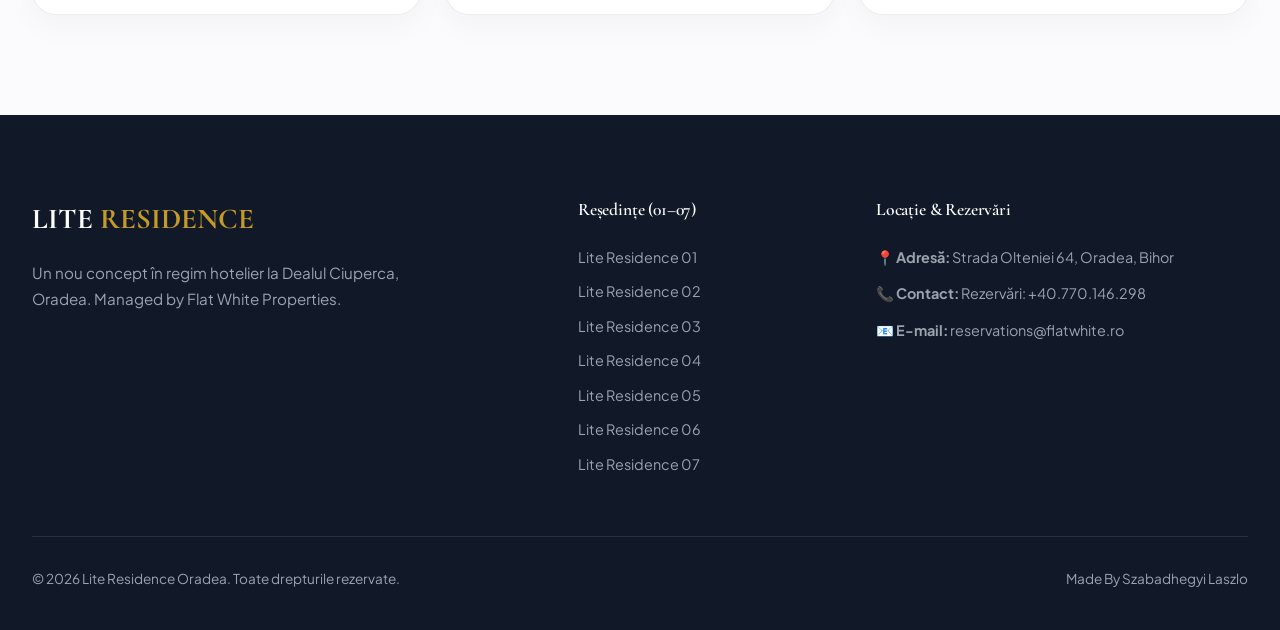
==== commit 4e60af9b: "feat: optimize top navigation bar and responsive layout for mobile clients" ====
--- a/index.html
+++ b/index.html
@@ -7,7 +7,7 @@
   <meta name="description" content="Lite Residence Oradea — 7 apartamente de lux în regim hotelier la Dealul Ciuperca, Strada Olteniei 64. Ciubăr Jacuzzi & Saună, parcare privată pentru fiecare cameră, terase private, check-in digital de la ora 16:00.">
   
   <!-- Stylesheet -->
-  <link rel="stylesheet" href="style.css">
+  <link rel="stylesheet" href="style.css?v=mobile2">
 </head>
 <body>
 
@@ -19,39 +19,55 @@
         <span class="brand-location">ORADEA • DEALUL CIUPERCA</span>
       </a>
 
-      <ul class="nav-links">
+      <ul class="nav-links" id="navLinks">
         <li><a href="#hero" class="nav-link active" data-i18n="nav_overview">Prezentare Generală</a></li>
         <li><a href="#wellness" class="nav-link" data-i18n="nav_wellness">Wellness & Facilități</a></li>
         <li><a href="#apartments" class="nav-link" data-i18n="nav_apartments">Apartamente (01–07)</a></li>
         <li><a href="#location" class="nav-link" data-i18n="nav_location">Locație & Hartă</a></li>
         <li><a href="#poi" class="nav-link" data-i18n="nav_poi">Atracții & POI</a></li>
+        <li class="nav-drawer-cta">
+          <a href="#apartments" class="btn-gold nav-drawer-btn" data-i18n="nav_explore_btn">Explorează Apartamentele &rarr;</a>
+        </li>
       </ul>
 
-      <!-- Cute Flag Language Selector Widget -->
-      <div class="lang-selector-wrapper">
-        <div class="lang-selector" id="langSelector">
-          <button class="lang-btn" id="langBtn" aria-label="Select Language">
-            <img src="https://flagcdn.com/w40/ro.png" alt="RO" class="lang-flag-img" id="currentLangFlagImg">
-            <span class="lang-code" id="currentLangCode">RO</span>
-            <svg class="lang-arrow" width="10" height="10" viewBox="0 0 24 24" fill="none" stroke="currentColor" stroke-width="2.5"><path d="M6 9l6 6 6-6"/></svg>
-          </button>
-          
-          <div class="lang-dropdown" id="langDropdown">
-            <button class="lang-option active" data-lang="ro"><img src="https://flagcdn.com/w40/ro.png" alt="RO" class="flag-icon"> Română</button>
-            <button class="lang-option" data-lang="hu"><img src="https://flagcdn.com/w40/hu.png" alt="HU" class="flag-icon"> Magyar</button>
-            <button class="lang-option" data-lang="en"><img src="https://flagcdn.com/w40/gb.png" alt="EN" class="flag-icon"> English</button>
-            <button class="lang-option" data-lang="de"><img src="https://flagcdn.com/w40/de.png" alt="DE" class="flag-icon"> Deutsch</button>
-            <button class="lang-option" data-lang="es"><img src="https://flagcdn.com/w40/es.png" alt="ES" class="flag-icon"> Español</button>
-            <button class="lang-option" data-lang="fr"><img src="https://flagcdn.com/w40/fr.png" alt="FR" class="flag-icon"> Français</button>
-            <button class="lang-option" data-lang="it"><img src="https://flagcdn.com/w40/it.png" alt="IT" class="flag-icon"> Italiano</button>
-            <button class="lang-option" data-lang="pt"><img src="https://flagcdn.com/w40/pt.png" alt="PT" class="flag-icon"> Português</button>
-          </div>
-        </div>
-      </div>
-
-      <a href="#apartments" class="btn-gold" data-i18n="nav_explore_btn">Explorează Apartamentele &rarr;</a>
+      <!-- Nav Actions (Lang selector + CTA + Mobile Hamburger) -->
+      <div class="nav-actions">
+        <!-- Cute Flag Language Selector Widget -->
+        <div class="lang-selector-wrapper">
+          <div class="lang-selector" id="langSelector">
+            <button class="lang-btn" id="langBtn" aria-label="Select Language">
+              <img src="https://flagcdn.com/w40/ro.png" alt="RO" class="lang-flag-img" id="currentLangFlagImg">
+              <span class="lang-code" id="currentLangCode">RO</span>
+              <svg class="lang-arrow" width="10" height="10" viewBox="0 0 24 24" fill="none" stroke="currentColor" stroke-width="2.5"><path d="M6 9l6 6 6-6"/></svg>
+            </button>
+            
+            <div class="lang-dropdown" id="langDropdown">
+              <button class="lang-option active" data-lang="ro"><img src="https://flagcdn.com/w40/ro.png" alt="RO" class="flag-icon"> Română</button>
+              <button class="lang-option" data-lang="hu"><img src="https://flagcdn.com/w40/hu.png" alt="HU" class="flag-icon"> Magyar</button>
+              <button class="lang-option" data-lang="en"><img src="https://flagcdn.com/w40/gb.png" alt="EN" class="flag-icon"> English</button>
+              <button class="lang-option" data-lang="de"><img src="https://flagcdn.com/w40/de.png" alt="DE" class="flag-icon"> Deutsch</button>
+              <button class="lang-option" data-lang="es"><img src="https://flagcdn.com/w40/es.png" alt="ES" class="flag-icon"> Español</button>
+              <button class="lang-option" data-lang="fr"><img src="https://flagcdn.com/w40/fr.png" alt="FR" class="flag-icon"> Français</button>
+              <button class="lang-option" data-lang="it"><img src="https://flagcdn.com/w40/it.png" alt="IT" class="flag-icon"> Italiano</button>
+              <button class="lang-option" data-lang="pt"><img src="https://flagcdn.com/w40/pt.png" alt="PT" class="flag-icon"> Português</button>
+            </div>
+          </div>
+        </div>
+
+        <a href="#apartments" class="btn-gold nav-cta-desktop" data-i18n="nav_explore_btn">Explorează Apartamentele &rarr;</a>
+
+        <!-- Mobile Menu Toggle Button -->
+        <button class="mobile-nav-toggle" id="mobileNavToggle" aria-label="Comută meniul de navigare" aria-expanded="false">
+          <span class="hamburger-box">
+            <span class="hamburger-inner"></span>
+          </span>
+        </button>
+      </div>
     </div>
   </nav>
+
+  <!-- Mobile Nav Backdrop Overlay -->
+  <div class="mobile-nav-backdrop" id="mobileNavBackdrop"></div>
 
   <!-- Hero Overview Section -->
   <section class="hero" id="hero">
@@ -540,6 +556,6 @@
   </div>
 
   <!-- JavaScript -->
-  <script src="app.js"></script>
+  <script src="app.js?v=mobile2"></script>
 </body>
 </html>
--- a/style.css
+++ b/style.css
@@ -60,6 +60,16 @@
   -webkit-font-smoothing: antialiased;
 }
 
+body {
+  overflow-x: hidden;
+  width: 100%;
+  position: relative;
+}
+
+body.menu-open {
+  overflow: hidden !important;
+}
+
 h1, h2, h3, h4 {
   font-family: var(--font-serif);
   color: var(--text-main);
@@ -79,9 +89,9 @@
 }
 
 .container {
-  max-width: 1280px;
+  max-width: 1480px;
   margin: 0 auto;
-  padding: 0 24px;
+  padding: 0 32px;
 }
 
 /* Hardware Accelerated Scroll-Reveal Entrance Animations */
@@ -153,9 +163,14 @@
 }
 
 .nav-container {
+  max-width: 1560px;
+  width: 100%;
+  margin: 0 auto;
+  padding: 0 36px;
   display: flex;
   justify-content: space-between;
   align-items: center;
+  gap: 20px;
 }
 
 .brand-logo {
@@ -163,6 +178,7 @@
   flex-direction: column;
   line-height: 1;
   white-space: nowrap;
+  flex-shrink: 0;
 }
 
 .brand-name {
@@ -189,12 +205,14 @@
 .nav-links {
   display: flex;
   align-items: center;
-  gap: 22px;
+  gap: 24px;
   list-style: none;
+  margin: 0 12px;
+  flex-shrink: 0;
 }
 
 .nav-link {
-  font-size: 0.9rem;
+  font-size: 0.88rem;
   font-weight: 600;
   color: var(--text-muted);
   transition: color var(--transition-fast);
@@ -224,6 +242,7 @@
 /* Cute Glassmorphic Flag Selector Widget */
 .lang-selector-wrapper {
   position: relative;
+  flex-shrink: 0;
 }
 
 .lang-selector {
@@ -354,6 +373,116 @@
 .btn-gold:hover {
   transform: translate3d(0, -2px, 0);
   box-shadow: 0 12px 30px rgba(197, 155, 39, 0.35);
+}
+
+/* Nav Actions Container */
+.nav-actions {
+  display: flex;
+  align-items: center;
+  gap: 14px;
+  flex-shrink: 0;
+}
+
+/* Mobile Drawer CTA Button (hidden on desktop) */
+.nav-drawer-cta {
+  display: none;
+  width: 100%;
+}
+
+/* Mobile Menu Toggle Button (hidden on desktop) */
+.mobile-nav-toggle {
+  display: none;
+  background: rgba(255, 255, 255, 0.9);
+  border: 1px solid var(--border-light);
+  border-radius: var(--radius-full);
+  width: 42px;
+  height: 42px;
+  align-items: center;
+  justify-content: center;
+  cursor: pointer;
+  z-index: 1100;
+  transition: all var(--transition-fast);
+  padding: 0;
+  box-shadow: 0 2px 8px rgba(0, 0, 0, 0.04);
+}
+
+.mobile-nav-toggle:hover, .mobile-nav-toggle:focus-visible {
+  border-color: var(--border-gold);
+  background: #FFF;
+  transform: translateY(-1px);
+  box-shadow: 0 4px 12px rgba(197, 155, 39, 0.15);
+}
+
+.hamburger-box {
+  width: 20px;
+  height: 14px;
+  display: inline-block;
+  position: relative;
+}
+
+.hamburger-inner,
+.hamburger-inner::before,
+.hamburger-inner::after {
+  width: 20px;
+  height: 2px;
+  background-color: var(--text-main);
+  border-radius: 2px;
+  position: absolute;
+  transition: transform 0.3s cubic-bezier(0.16, 1, 0.3, 1), background-color 0.2s ease, top 0.3s ease, bottom 0.3s ease;
+}
+
+.hamburger-inner {
+  top: 50%;
+  transform: translateY(-50%);
+}
+
+.hamburger-inner::before {
+  content: '';
+  top: -6px;
+  left: 0;
+}
+
+.hamburger-inner::after {
+  content: '';
+  bottom: -6px;
+  left: 0;
+}
+
+/* Hamburger active transformation to gold 'X' */
+.mobile-nav-toggle.open .hamburger-inner {
+  background-color: transparent;
+}
+
+.mobile-nav-toggle.open .hamburger-inner::before {
+  top: 0;
+  transform: rotate(45deg);
+  background-color: var(--primary);
+}
+
+.mobile-nav-toggle.open .hamburger-inner::after {
+  bottom: 0;
+  transform: rotate(-45deg);
+  background-color: var(--primary);
+}
+
+/* Mobile Nav Backdrop Overlay */
+.mobile-nav-backdrop {
+  position: fixed;
+  inset: 0;
+  background: rgba(17, 24, 39, 0.45);
+  backdrop-filter: blur(4px);
+  -webkit-backdrop-filter: blur(4px);
+  z-index: 1040;
+  opacity: 0;
+  visibility: hidden;
+  transition: opacity 0.35s ease, visibility 0.35s ease;
+  pointer-events: none;
+}
+
+.mobile-nav-backdrop.open {
+  opacity: 1;
+  visibility: visible;
+  pointer-events: auto;
 }
 
 /* Hero Section */
@@ -1219,41 +1348,361 @@
   text-decoration: underline;
 }
 
-/* Responsive Media Queries */
+/* ==========================================================================
+   RESPONSIVE MEDIA QUERIES & MOBILE NAVIGATION OPTIMIZATION
+   ========================================================================== */
+
 @media (max-width: 992px) {
-  .modal-grid { grid-template-columns: 1fr; min-height: auto; }
-  .modal-gallery-side { height: 340px; }
-  .modal-main-photo-wrapper { height: 260px; }
+  /* Navbar & Mobile Drawer */
+  .nav-container {
+    padding: 0 20px;
+    gap: 12px;
+  }
+  
+  .nav-cta-desktop {
+    display: none !important;
+  }
+  
+  .mobile-nav-toggle {
+    display: inline-flex;
+  }
+
+  .nav-links {
+    position: fixed;
+    top: 0;
+    right: 0;
+    width: min(85vw, 340px);
+    height: 100vh;
+    height: 100dvh;
+    background: rgba(255, 255, 255, 0.98);
+    backdrop-filter: blur(24px);
+    -webkit-backdrop-filter: blur(24px);
+    box-shadow: -10px 0 40px rgba(0, 0, 0, 0.16);
+    border-left: 1px solid var(--border-light);
+    flex-direction: column;
+    align-items: stretch;
+    padding: 85px 24px 36px;
+    gap: 6px;
+    margin: 0;
+    transform: translateX(105%);
+    visibility: hidden;
+    pointer-events: none;
+    transition: transform 0.35s cubic-bezier(0.16, 1, 0.3, 1), visibility 0.35s ease;
+    z-index: 1050;
+    overflow-y: auto;
+  }
+
+  .nav-links.open {
+    transform: translateX(0);
+    visibility: visible;
+    pointer-events: auto;
+  }
+
+  .nav-links li {
+    width: 100%;
+    list-style: none;
+  }
+
+  .nav-link {
+    display: flex;
+    align-items: center;
+    padding: 13px 16px;
+    font-size: 1.05rem;
+    font-weight: 600;
+    color: var(--text-main);
+    border-radius: var(--radius-sm);
+    width: 100%;
+    transition: all var(--transition-fast);
+  }
+
+  .nav-link:hover, .nav-link.active {
+    background: rgba(197, 155, 39, 0.08);
+    color: var(--primary);
+    transform: translateX(4px);
+  }
+
+  .nav-link::after {
+    display: none;
+  }
+
+  .nav-drawer-cta {
+    display: block;
+    margin-top: 18px;
+    padding-top: 18px;
+    border-top: 1px solid var(--border-light);
+  }
+
+  .nav-drawer-btn {
+    width: 100%;
+    text-align: center;
+    justify-content: center;
+    padding: 14px 20px;
+    font-size: 0.95rem;
+  }
+
+  /* Modal Mobile Layout */
+  .room-modal-card {
+    height: auto;
+    max-height: 90vh;
+    max-height: 90dvh;
+    overflow-y: auto;
+    width: 95vw;
+  }
+
+  .modal-grid {
+    grid-template-columns: 1fr;
+    height: auto;
+  }
+
+  .modal-gallery-side {
+    height: 330px;
+  }
+
+  .modal-main-photo-wrapper {
+    height: 250px;
+  }
+
+  .modal-info-side {
+    padding: 24px 20px;
+    height: auto;
+  }
+
+  /* Hero & Sections */
   .hero-bg-wrapper {
     position: relative;
     width: 100%;
     height: 340px;
   }
+
   .hero-bg-overlay {
     background: linear-gradient(to bottom, var(--bg-light) 0%, transparent 100%);
   }
+
   .hero {
     flex-direction: column;
-    padding-top: 120px;
-  }
-  .hero-title { font-size: 2.8rem; }
+    padding-top: 110px;
+  }
+
+  .hero-title {
+    font-size: 2.7rem;
+  }
+
   .room-card-large, .room-card-large.reverse {
     grid-template-columns: 1fr;
   }
+
   .room-card-large.reverse .room-image-box {
     order: 1;
   }
+
   .wellness-grid, .location-grid {
     grid-template-columns: 1fr;
   }
+
   .footer-grid {
     grid-template-columns: 1fr;
   }
 }
 
-@media (max-width: 640px) {
-  .nav-links { display: none; }
-  .hero-title { font-size: 2.2rem; }
-  .room-details { padding: 28px; }
-  .room-title { font-size: 1.75rem; }
-}
+@media (max-width: 768px) {
+  .container {
+    padding: 0 20px;
+  }
+
+  .navbar {
+    padding: 16px 0;
+  }
+
+  .navbar.scrolled {
+    padding: 12px 0;
+  }
+
+  .brand-name {
+    font-size: 1.35rem;
+  }
+
+  .brand-location {
+    font-size: 0.6rem;
+    letter-spacing: 0.18em;
+  }
+
+  .lang-btn {
+    padding: 6px 11px;
+    font-size: 0.8rem;
+    gap: 5px;
+  }
+
+  .lang-dropdown {
+    right: 0;
+    left: auto;
+    max-width: calc(100vw - 32px);
+    min-width: 145px;
+  }
+
+  .hero-title {
+    font-size: 2.3rem;
+  }
+
+  .hero-subtitle {
+    font-size: 1rem;
+  }
+
+  .hero-highlights {
+    grid-template-columns: repeat(2, 1fr);
+    gap: 12px;
+  }
+
+  .section {
+    padding: 64px 0;
+  }
+
+  .section-title {
+    font-size: 2.1rem;
+  }
+
+  .wellness-slideshow-box {
+    height: 300px;
+  }
+
+  .room-image-box {
+    height: 280px;
+  }
+
+  .room-details {
+    padding: 24px 20px;
+  }
+
+  .poi-grid {
+    grid-template-columns: repeat(auto-fill, minmax(280px, 1fr));
+  }
+}
+
+@media (max-width: 480px) {
+  .container {
+    padding: 0 16px;
+  }
+
+  .nav-container {
+    padding: 0 14px;
+    gap: 8px;
+  }
+
+  .brand-name {
+    font-size: 1.18rem;
+  }
+
+  .brand-location {
+    font-size: 0.52rem;
+    letter-spacing: 0.12em;
+  }
+
+  .lang-btn {
+    padding: 5px 9px;
+    font-size: 0.75rem;
+    gap: 4px;
+  }
+
+  .lang-code {
+    font-size: 0.72rem;
+  }
+
+  .lang-flag-img {
+    width: 18px;
+    height: 12px;
+  }
+
+  .mobile-nav-toggle {
+    width: 38px;
+    height: 38px;
+  }
+
+  .hero {
+    padding-top: 96px;
+    padding-bottom: 40px;
+  }
+
+  .hero-title {
+    font-size: 1.95rem;
+    line-height: 1.25;
+  }
+
+  .hero-subtitle {
+    font-size: 0.92rem;
+    line-height: 1.6;
+  }
+
+  .hero-highlights {
+    grid-template-columns: repeat(2, 1fr);
+    gap: 8px;
+  }
+
+  .hero-stat {
+    padding: 12px 10px;
+  }
+
+  .stat-num {
+    font-size: 1.3rem;
+  }
+
+  .stat-label {
+    font-size: 0.72rem;
+  }
+
+  .wellness-slideshow-box {
+    height: 230px;
+  }
+
+  .room-image-box {
+    height: 220px;
+  }
+
+  .room-details {
+    padding: 20px 16px;
+  }
+
+  .room-title {
+    font-size: 1.6rem;
+  }
+
+  .room-specs-list {
+    flex-direction: column;
+    gap: 8px;
+    align-items: flex-start;
+  }
+
+  .poi-grid {
+    grid-template-columns: 1fr;
+  }
+
+  .modal-gallery-side {
+    height: 270px;
+  }
+
+  .modal-main-photo-wrapper {
+    height: 200px;
+  }
+
+  .modal-thumbs-strip {
+    height: 70px;
+    padding: 6px;
+    gap: 6px;
+  }
+
+  .modal-thumb {
+    width: 58px;
+    height: 44px;
+  }
+
+  .modal-info-side {
+    padding: 20px 16px;
+  }
+
+  .modal-room-title {
+    font-size: 1.6rem;
+  }
+
+  .btn-direct-reserve {
+    padding: 14px 20px;
+    font-size: 0.95rem;
+  }
+}
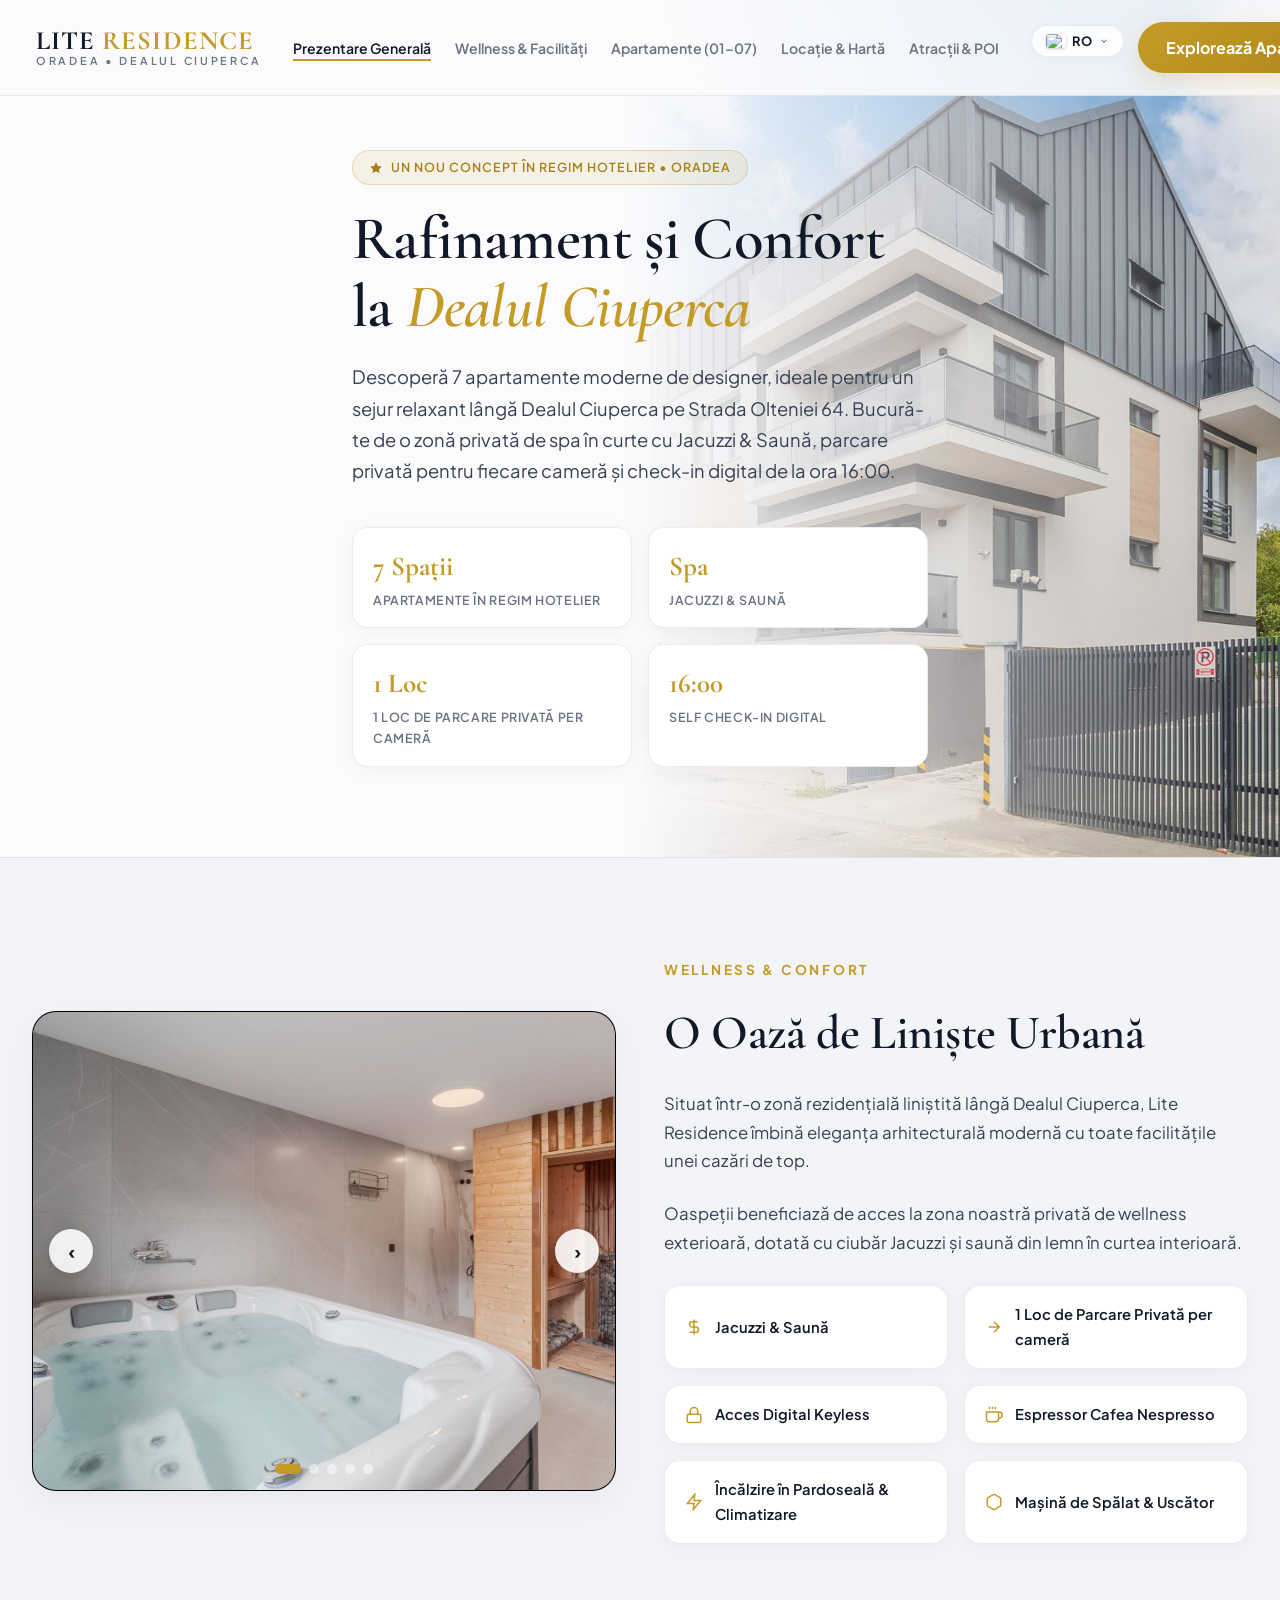
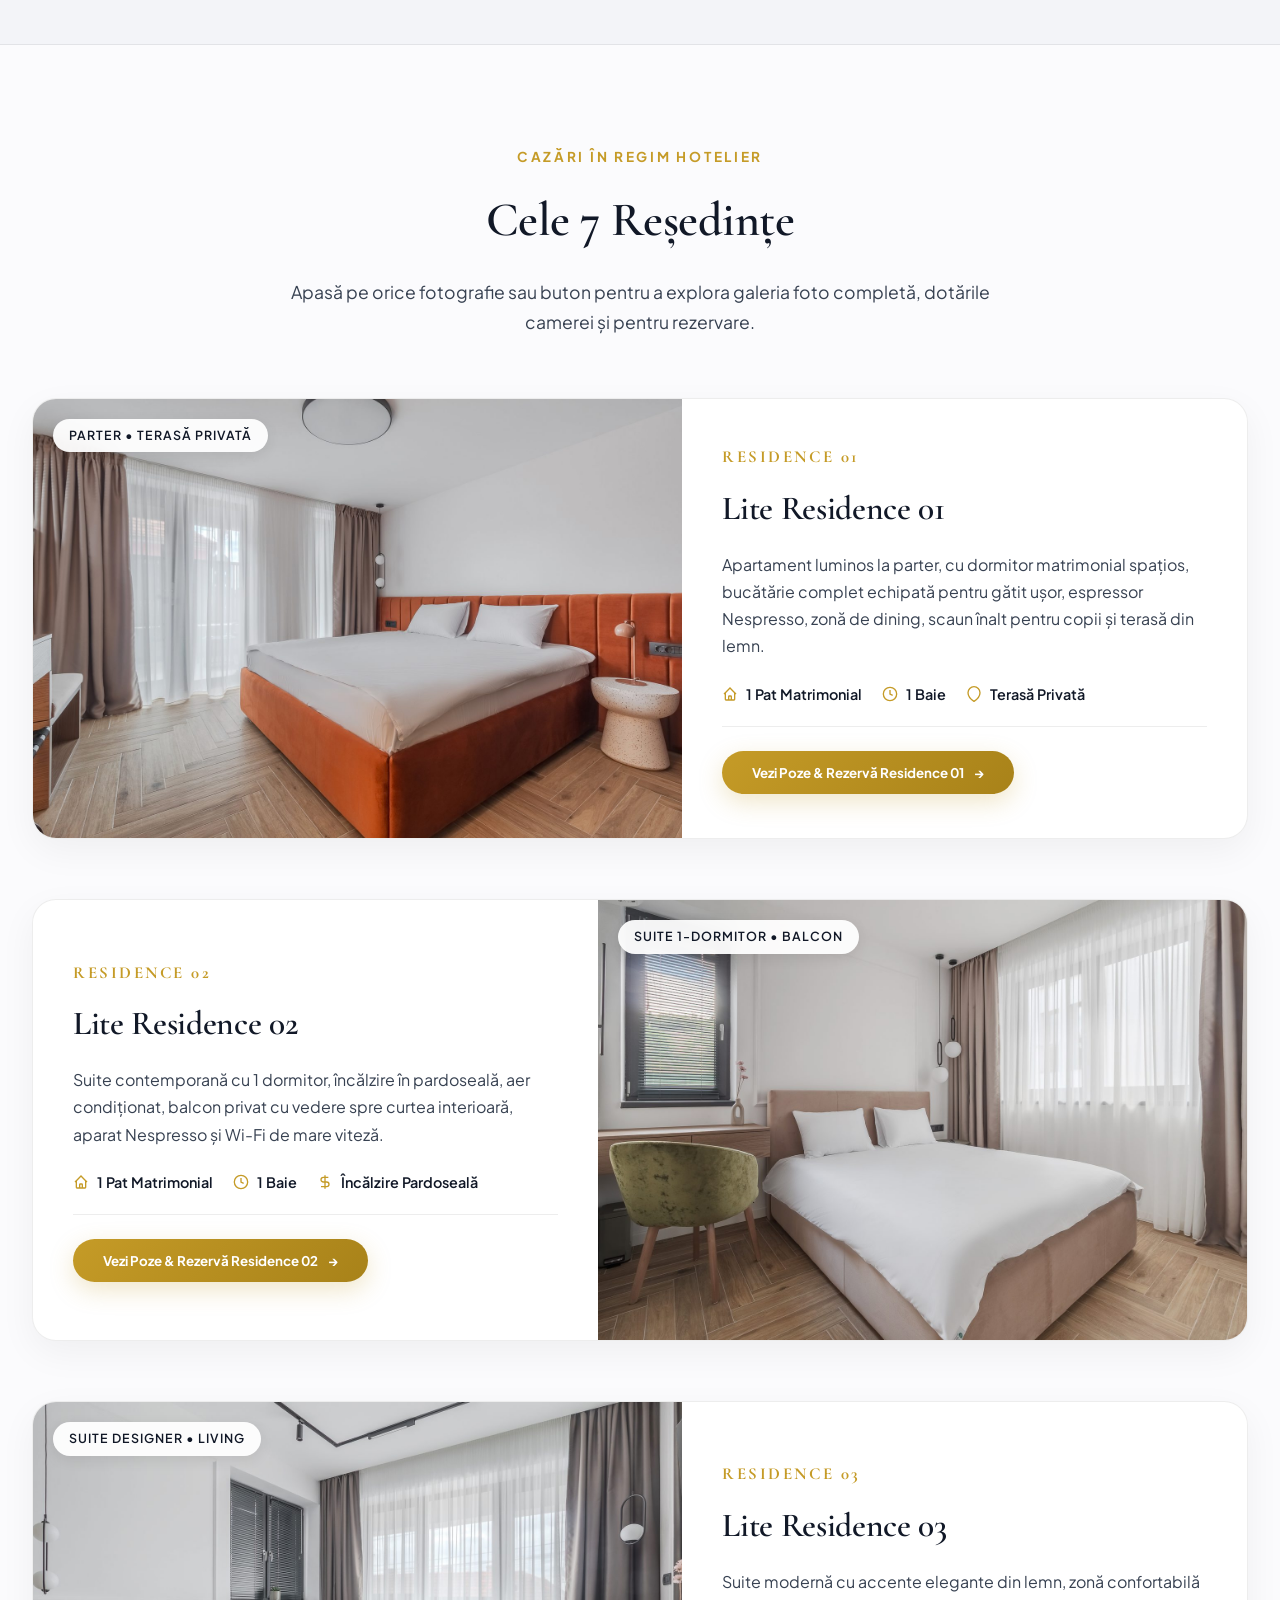
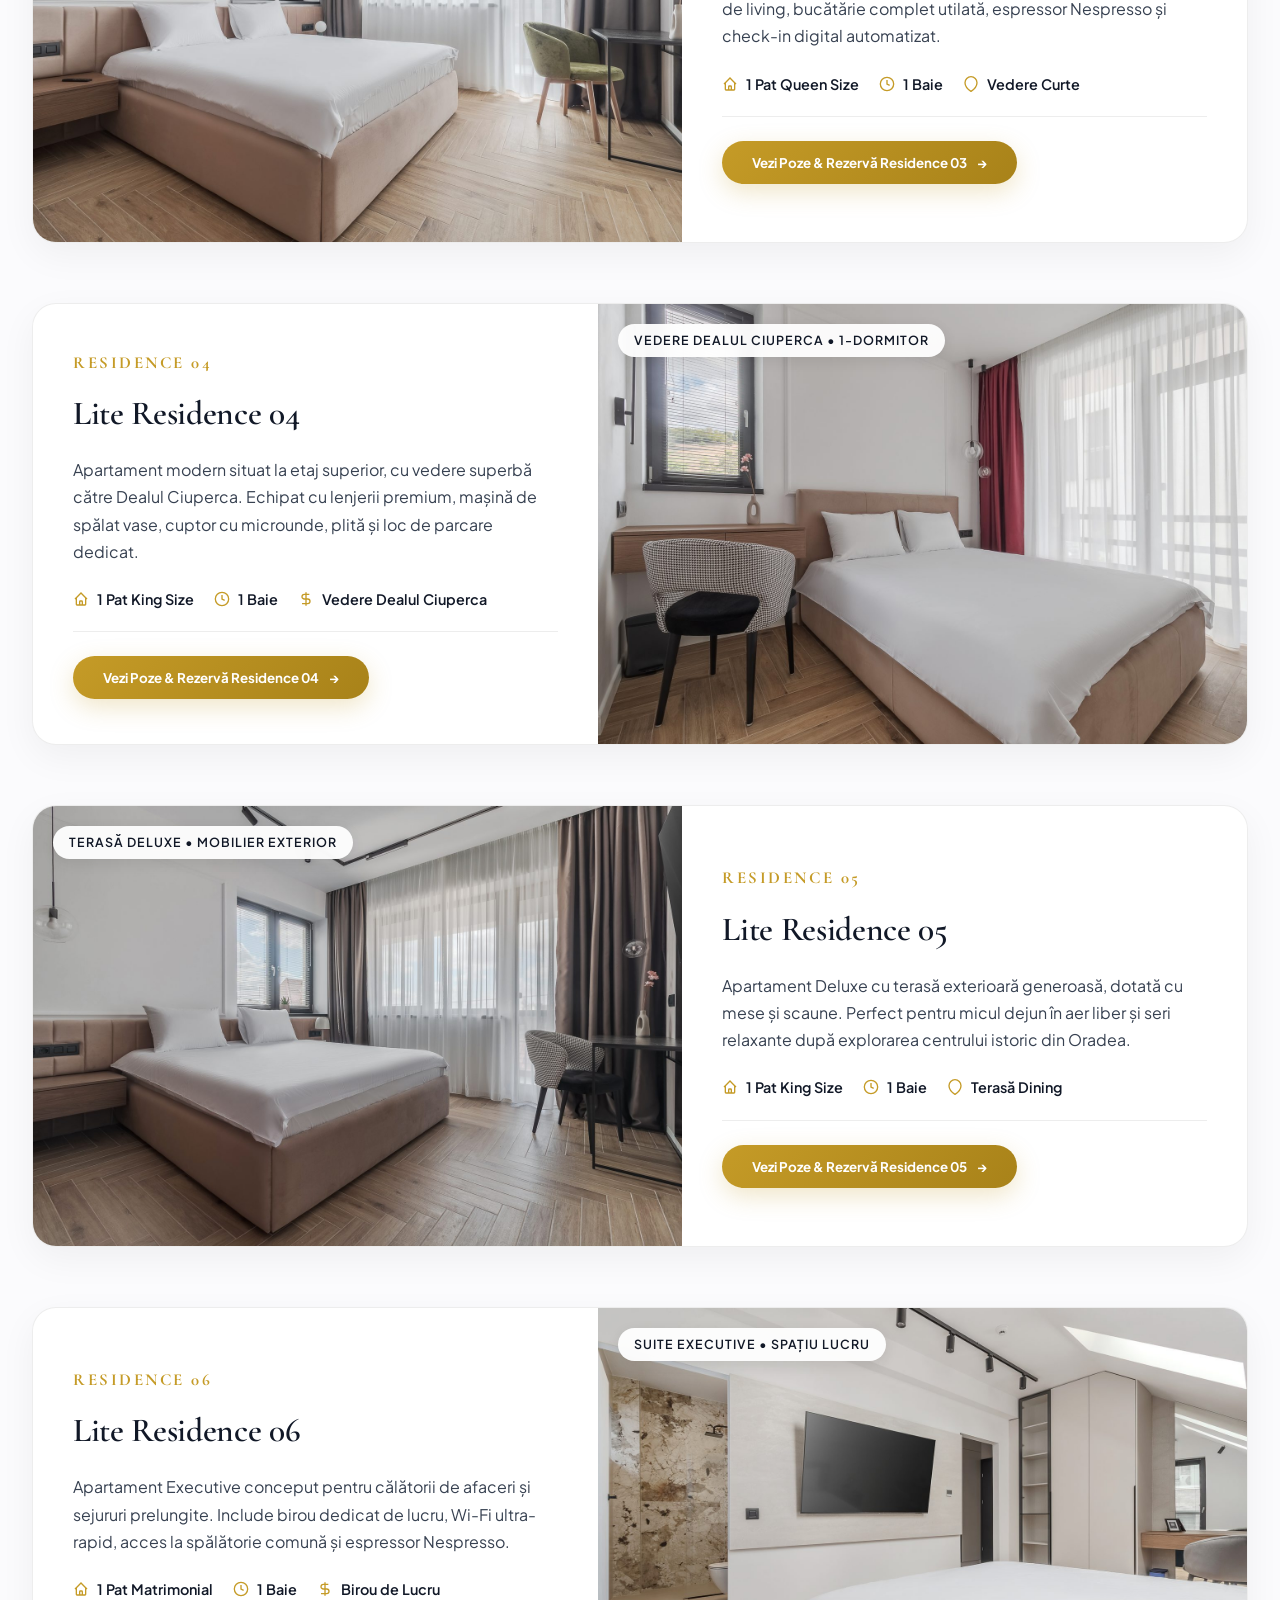
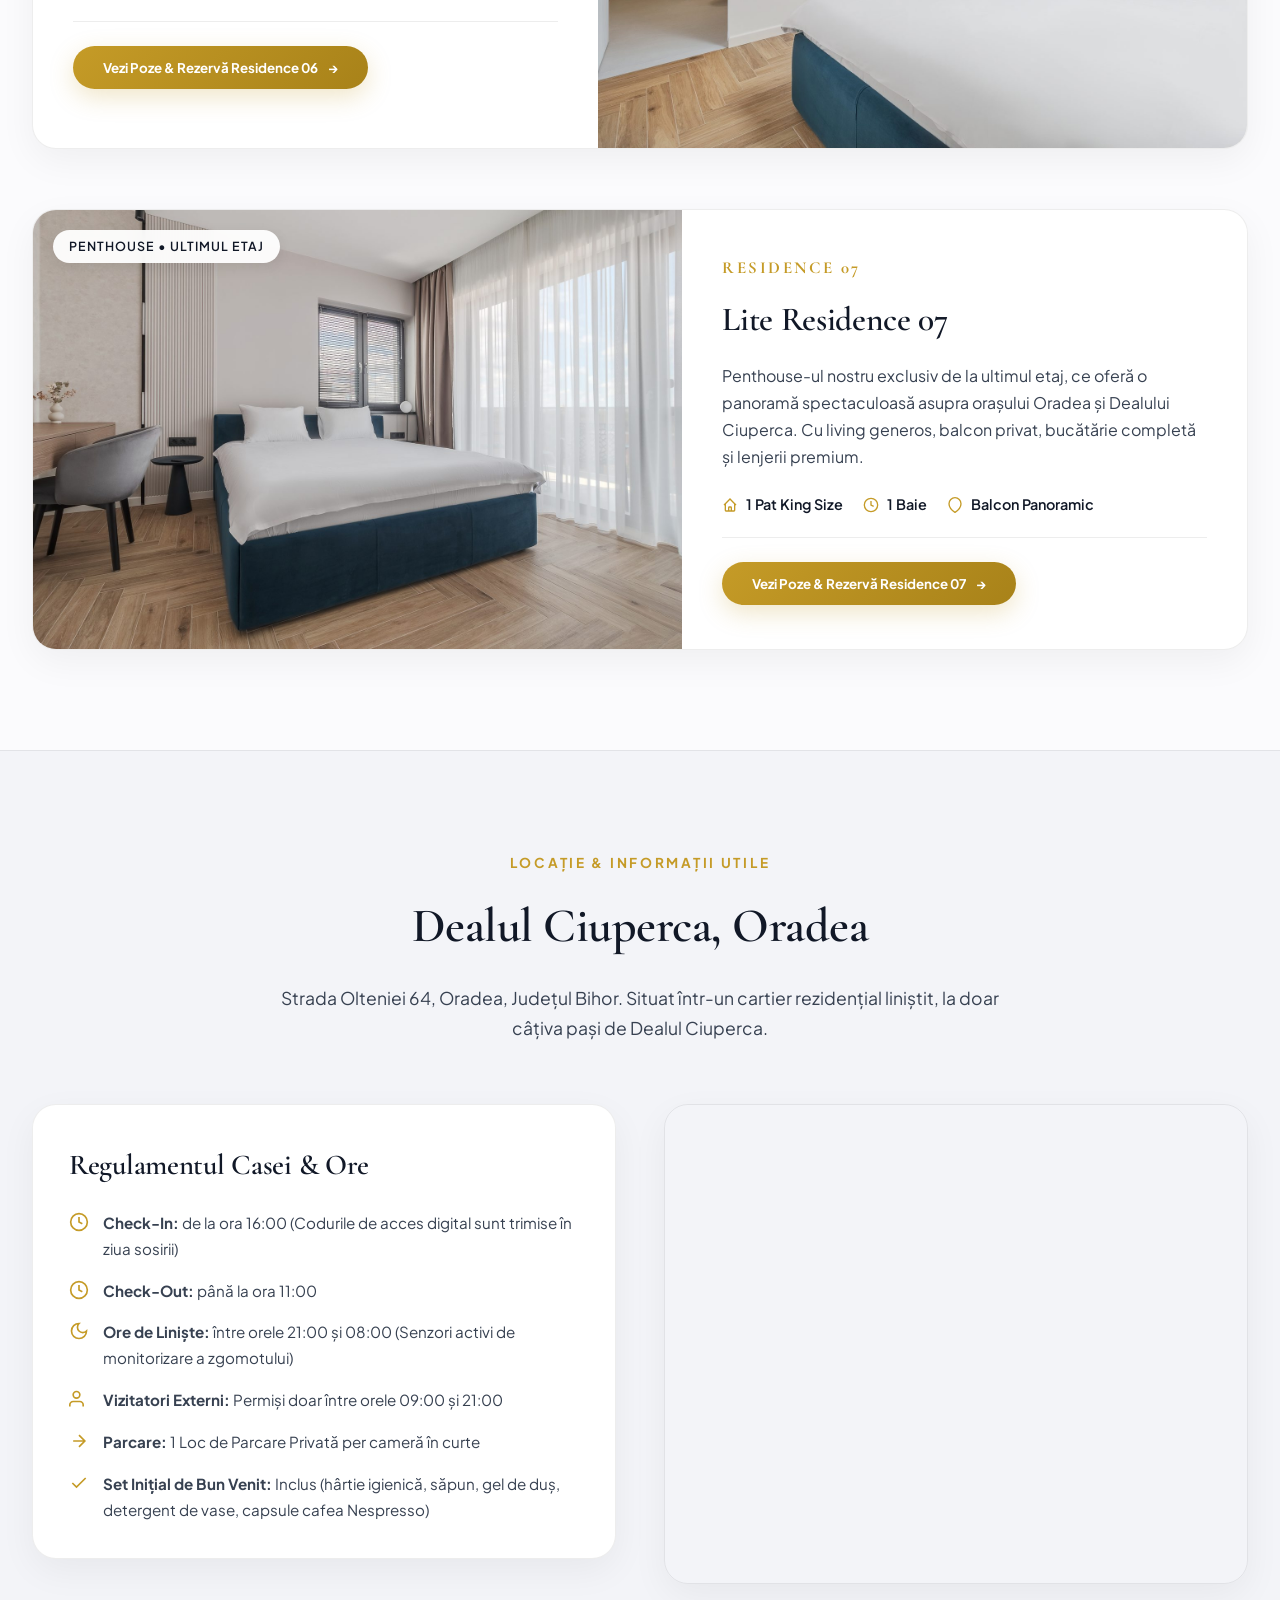
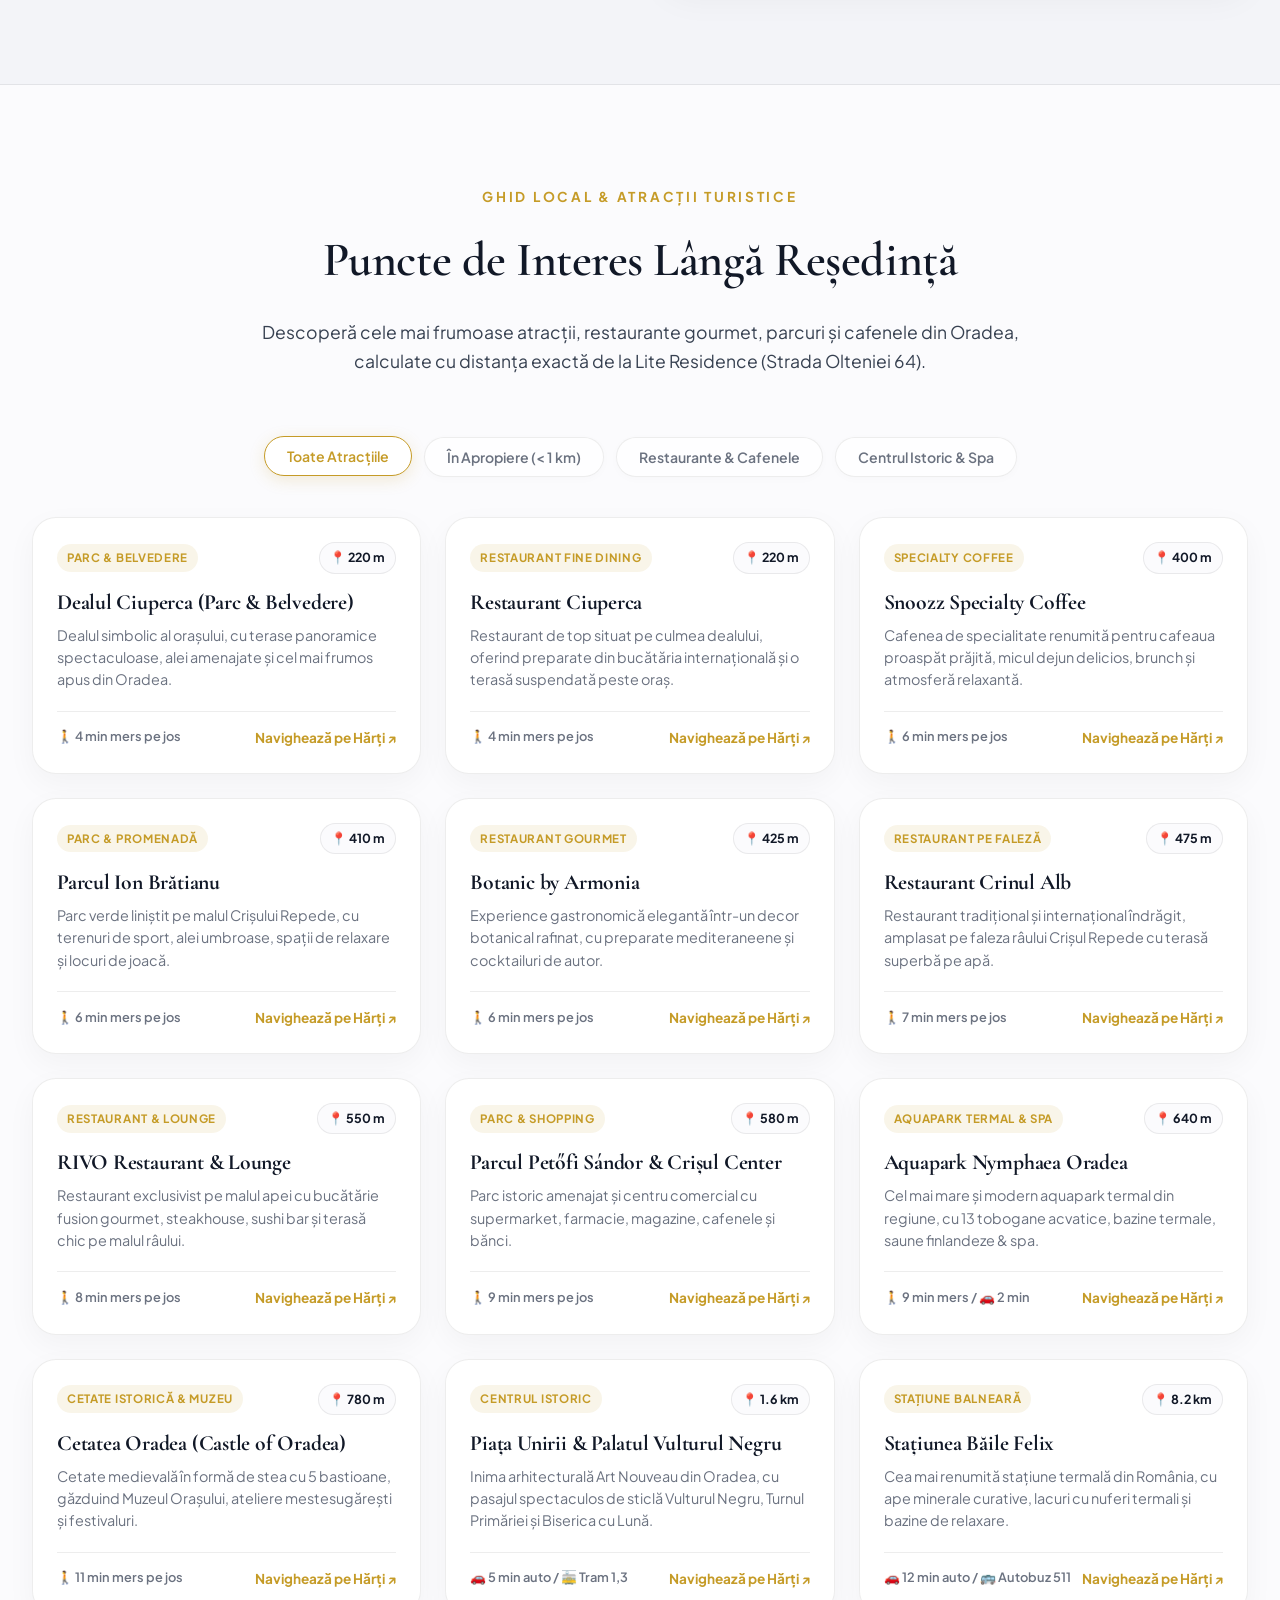
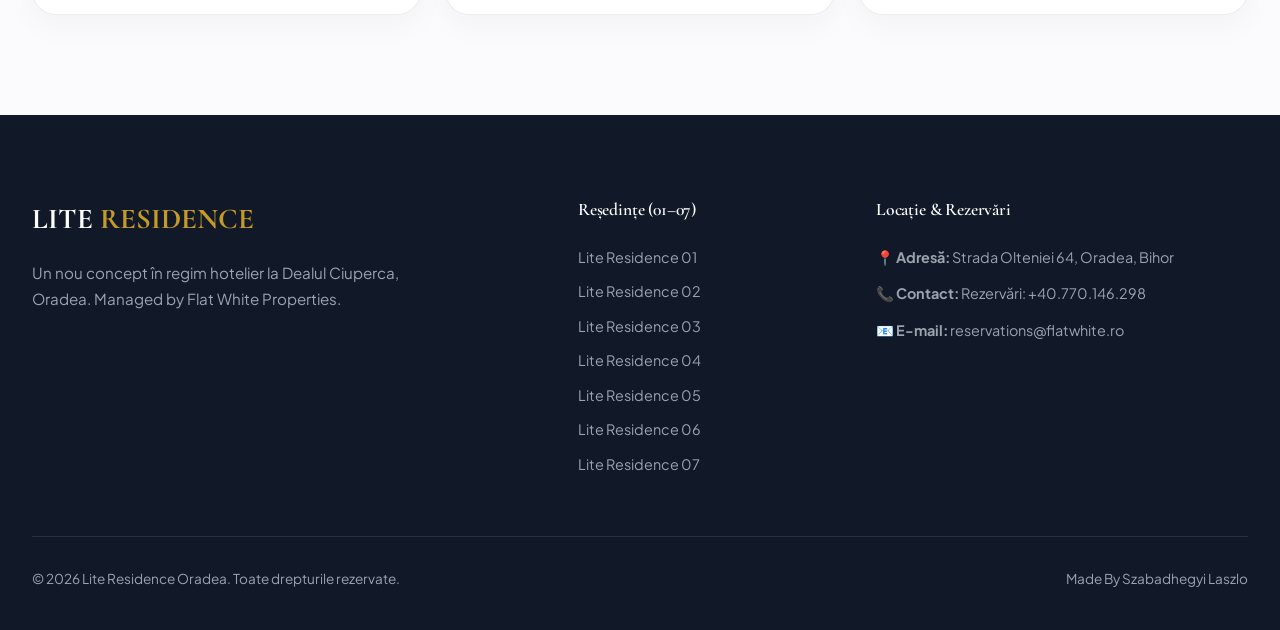
==== commit a6ba7a98: "fix: adjust mobile nav backdrop z-index and drawer solid background for sharp unblurred rendering an" ====
--- a/index.html
+++ b/index.html
@@ -7,7 +7,7 @@
   <meta name="description" content="Lite Residence Oradea — 7 apartamente de lux în regim hotelier la Dealul Ciuperca, Strada Olteniei 64. Ciubăr Jacuzzi & Saună, parcare privată pentru fiecare cameră, terase private, check-in digital de la ora 16:00.">
   
   <!-- Stylesheet -->
-  <link rel="stylesheet" href="style.css?v=mobile2">
+  <link rel="stylesheet" href="style.css?v=mobile4">
 </head>
 <body>
 
@@ -556,6 +556,6 @@
   </div>
 
   <!-- JavaScript -->
-  <script src="app.js?v=mobile2"></script>
+  <script src="app.js?v=mobile4"></script>
 </body>
 </html>
--- a/style.css
+++ b/style.css
@@ -472,7 +472,7 @@
   background: rgba(17, 24, 39, 0.45);
   backdrop-filter: blur(4px);
   -webkit-backdrop-filter: blur(4px);
-  z-index: 1040;
+  z-index: 990;
   opacity: 0;
   visibility: hidden;
   transition: opacity 0.35s ease, visibility 0.35s ease;
@@ -1374,9 +1374,7 @@
     width: min(85vw, 340px);
     height: 100vh;
     height: 100dvh;
-    background: rgba(255, 255, 255, 0.98);
-    backdrop-filter: blur(24px);
-    -webkit-backdrop-filter: blur(24px);
+    background: #FFFFFF;
     box-shadow: -10px 0 40px rgba(0, 0, 0, 0.16);
     border-left: 1px solid var(--border-light);
     flex-direction: column;
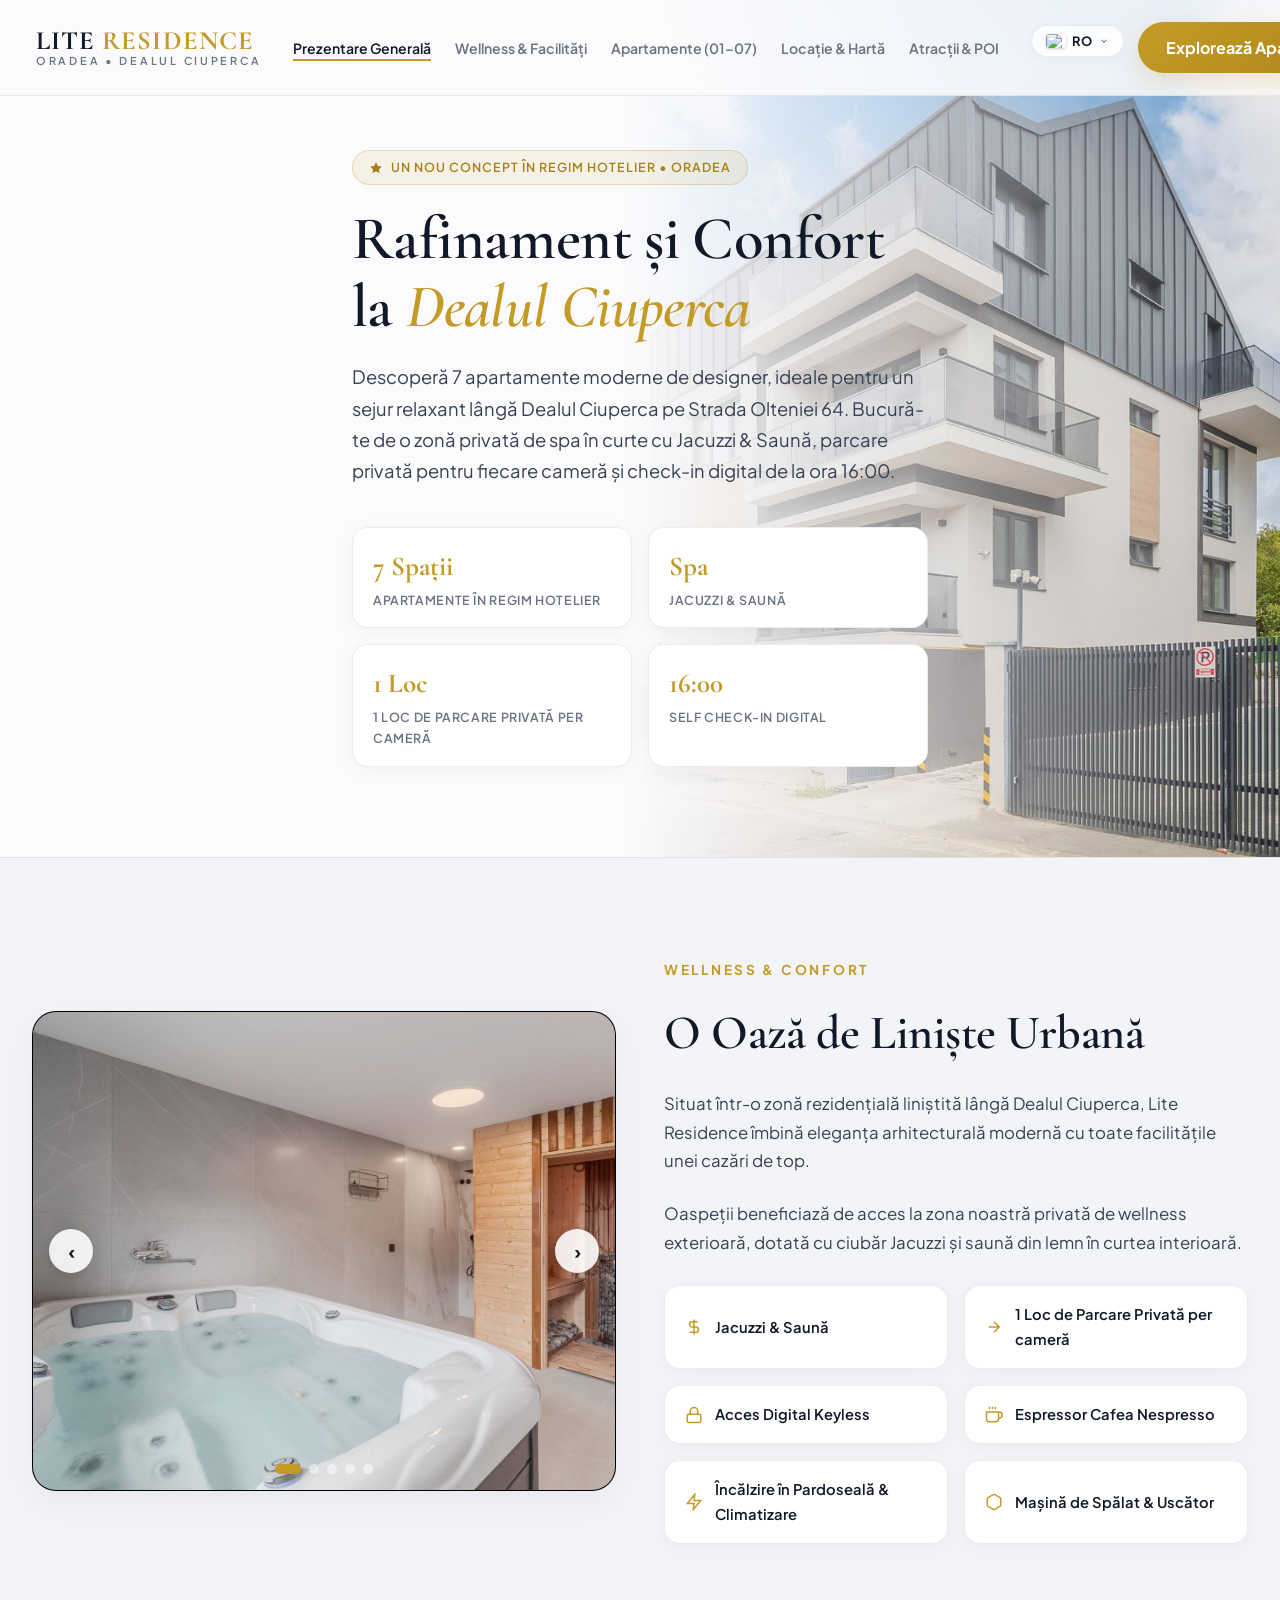
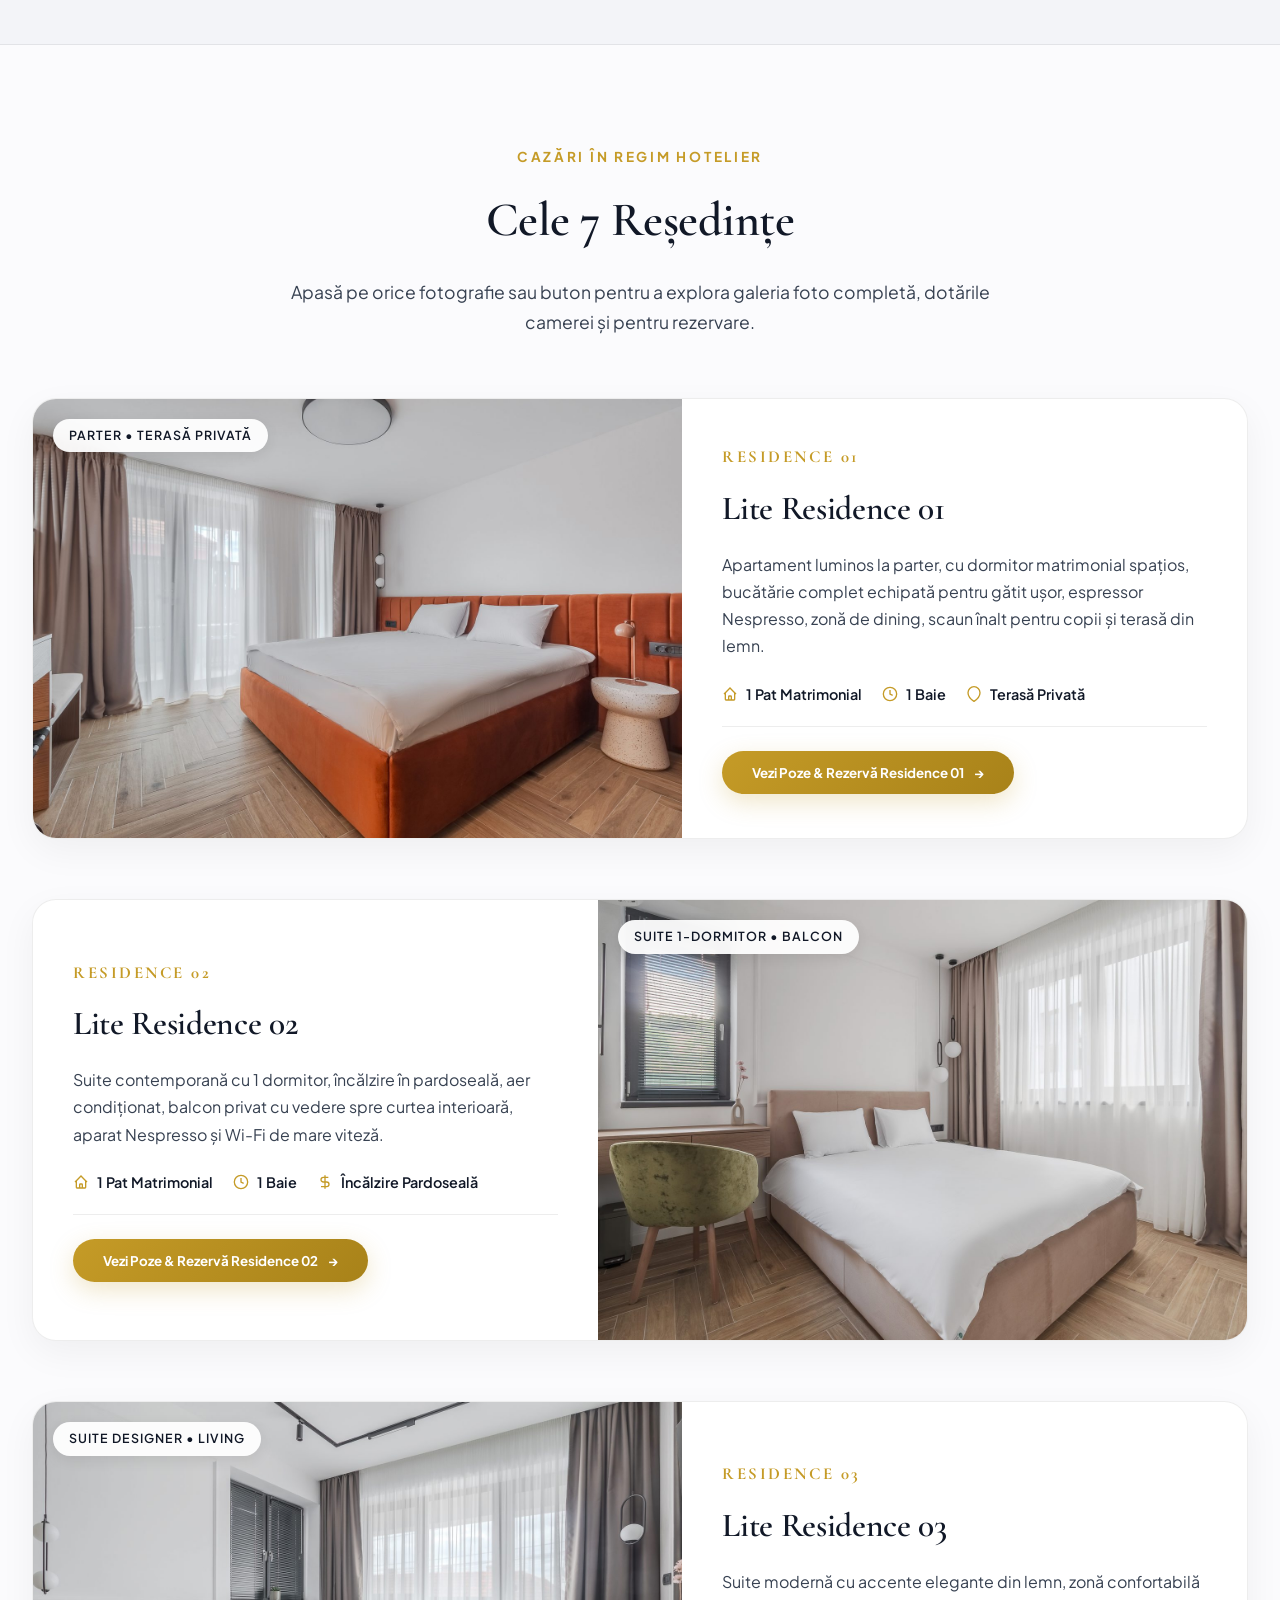
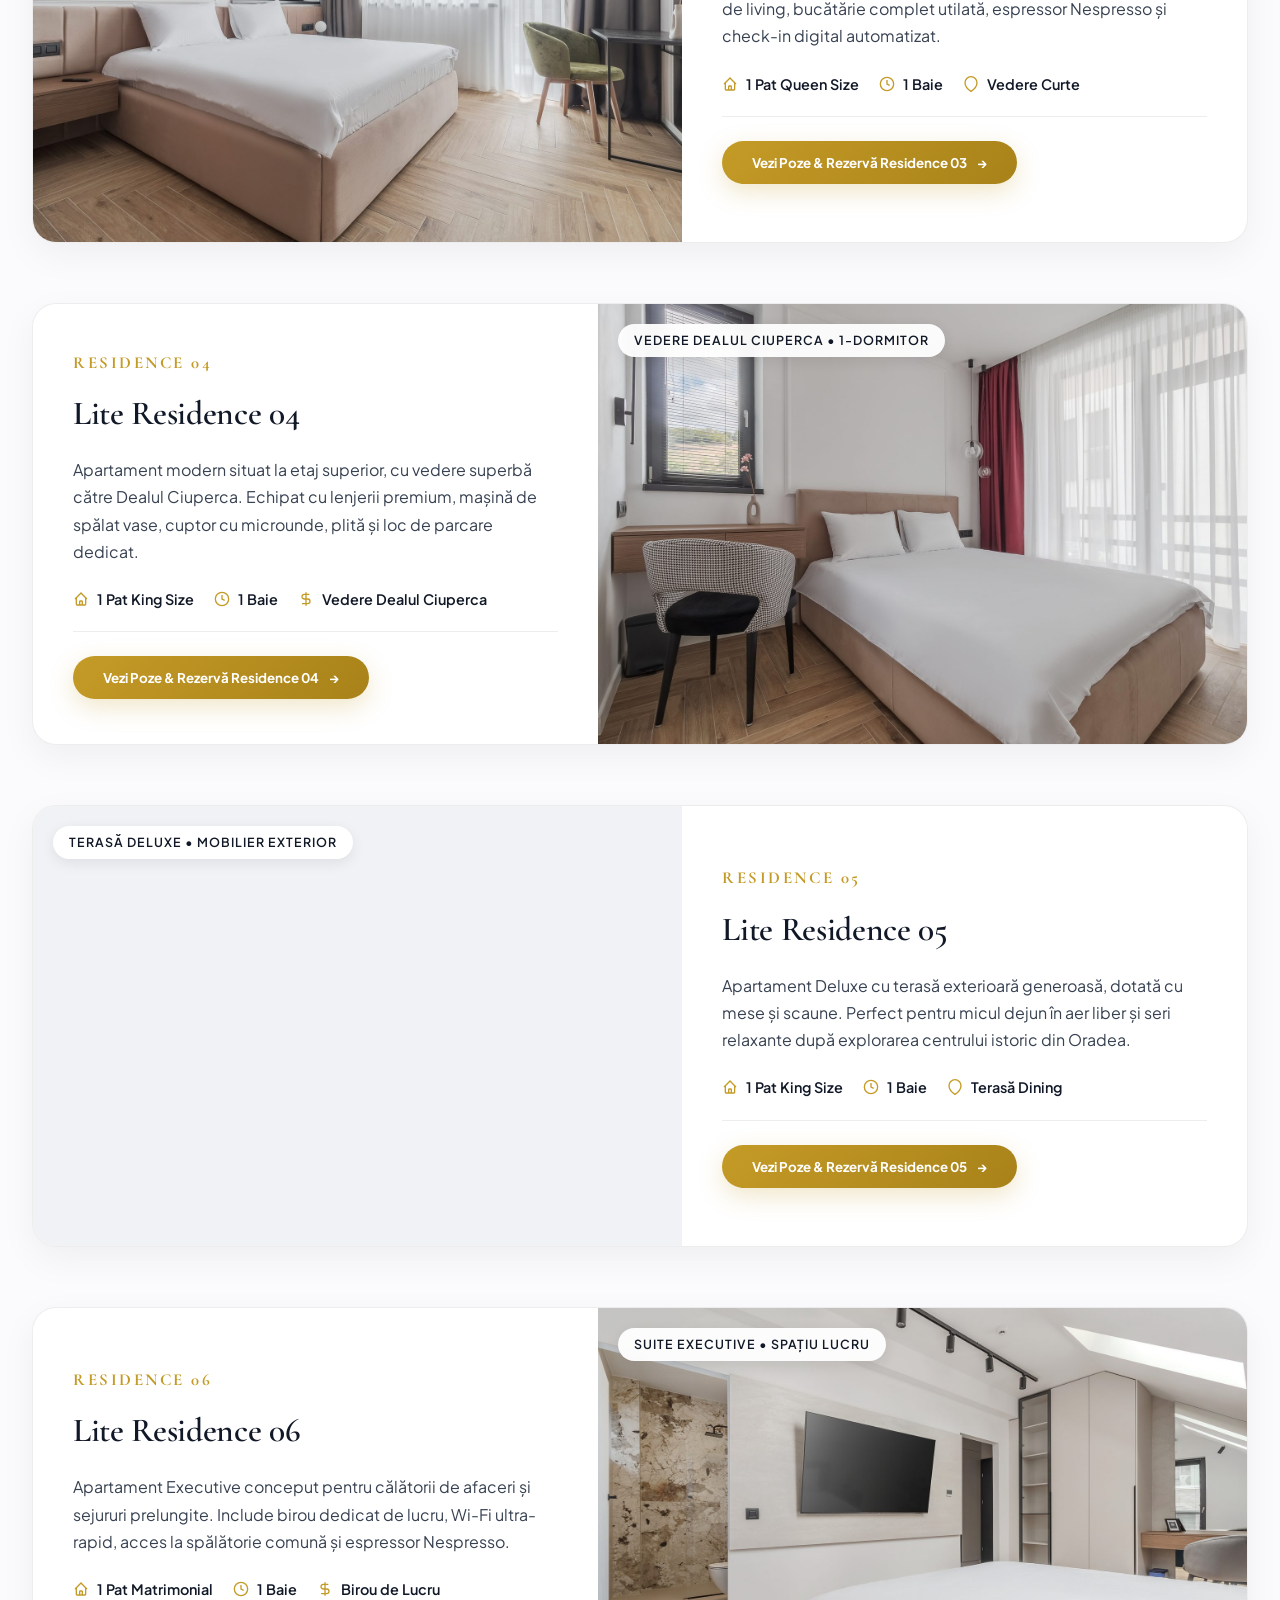
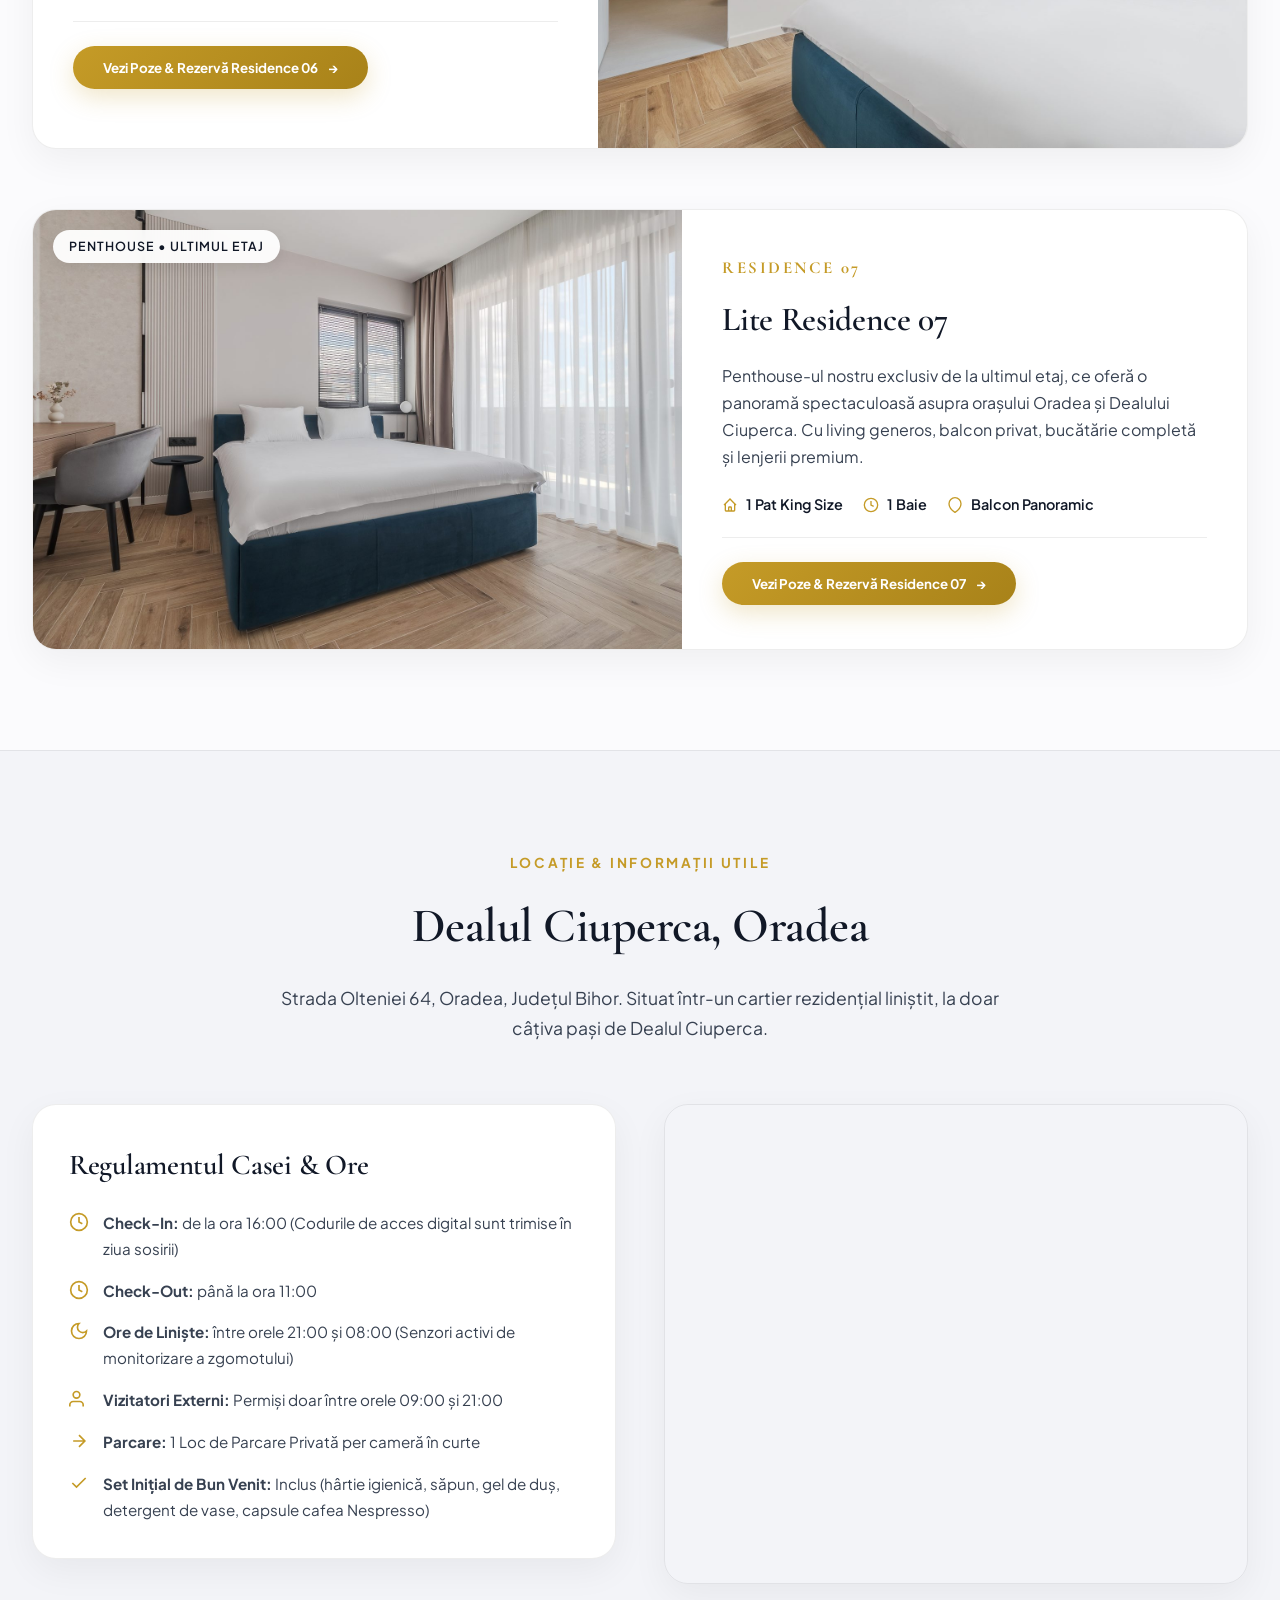
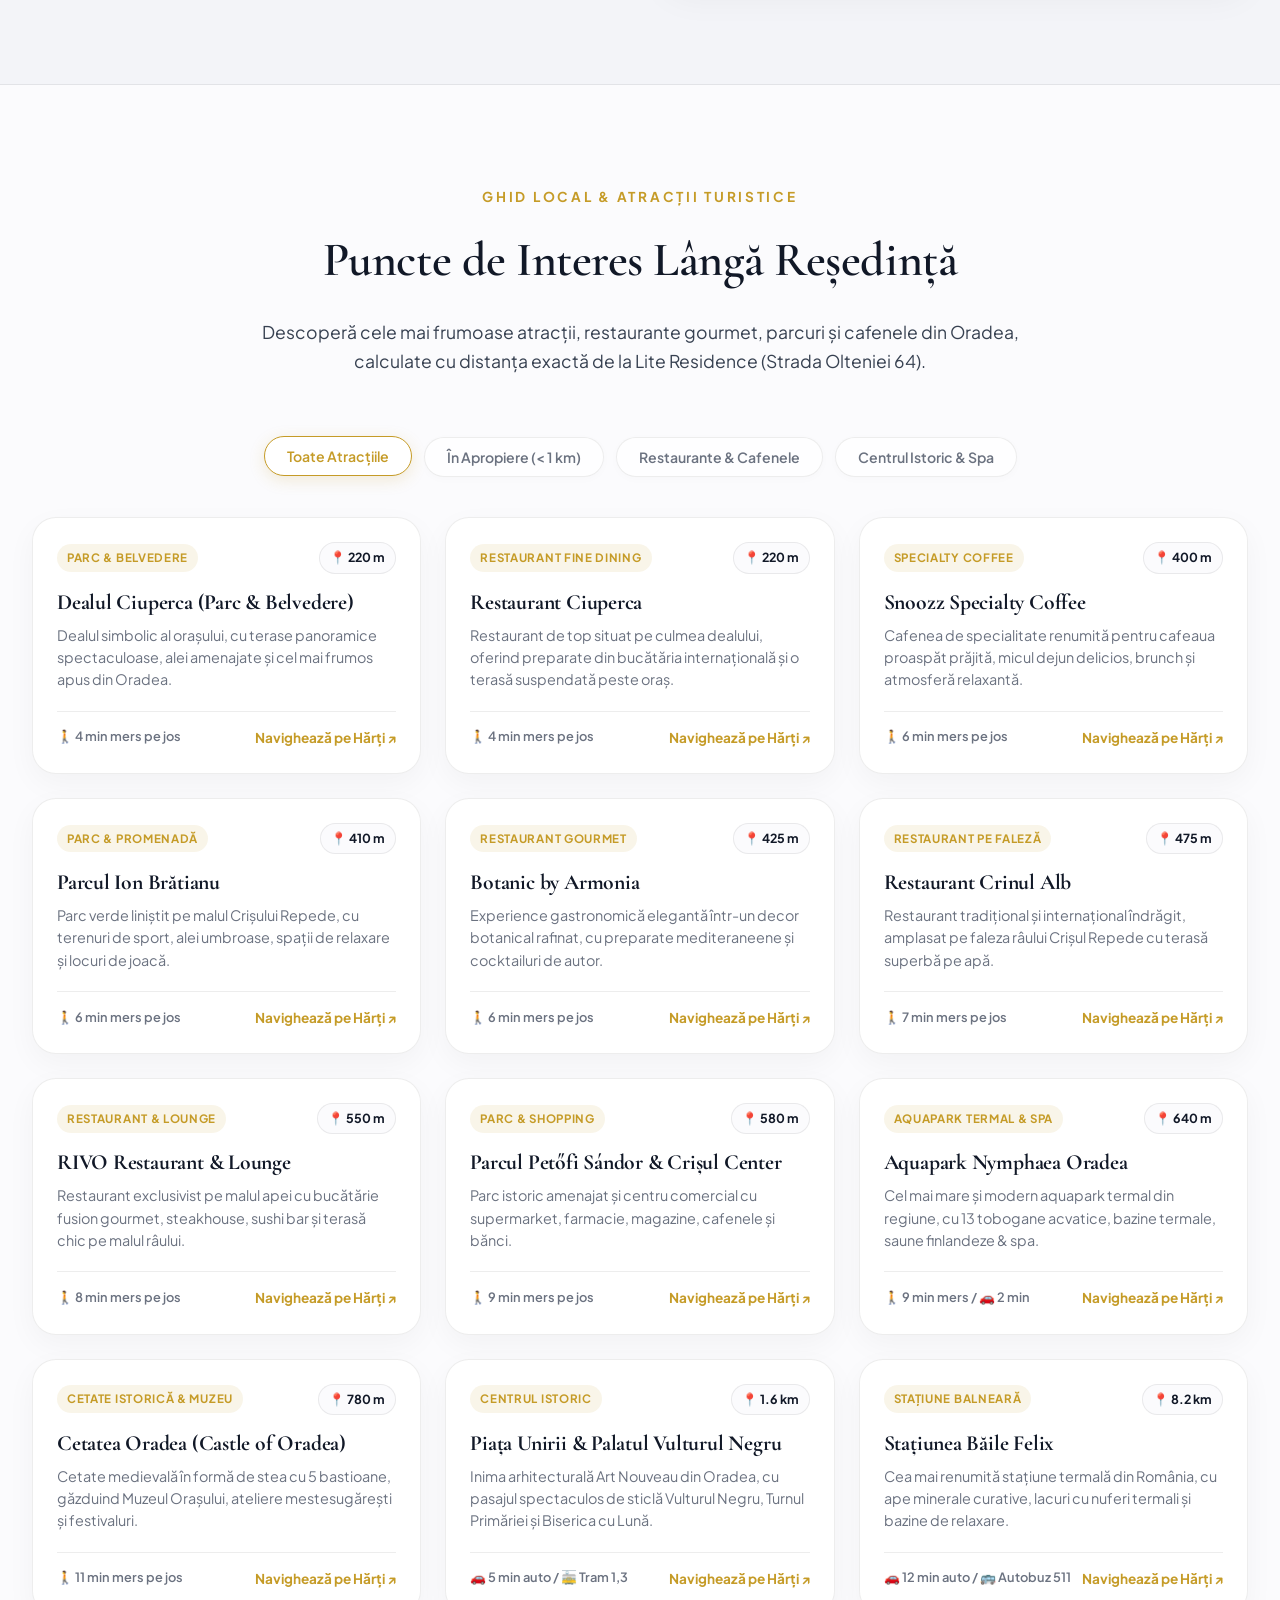
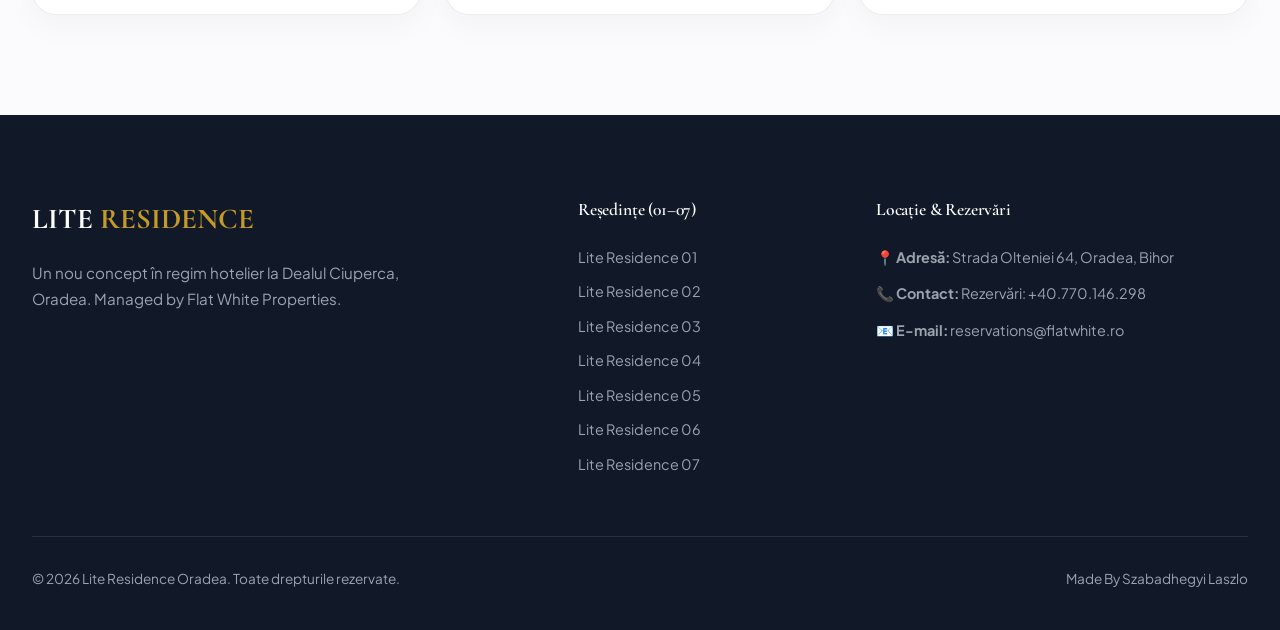
==== commit 781934fe: "fix: replace morphed lines with authentic symmetrical Feather/Lucide close X icon with smooth spin t" ====
--- a/index.html
+++ b/index.html
@@ -7,7 +7,7 @@
   <meta name="description" content="Lite Residence Oradea — 7 apartamente de lux în regim hotelier la Dealul Ciuperca, Strada Olteniei 64. Ciubăr Jacuzzi & Saună, parcare privată pentru fiecare cameră, terase private, check-in digital de la ora 16:00.">
   
   <!-- Stylesheet -->
-  <link rel="stylesheet" href="style.css?v=mobile4">
+  <link rel="stylesheet" href="style.css?v=mobile6">
 </head>
 <body>
 
@@ -56,11 +56,19 @@
 
         <a href="#apartments" class="btn-gold nav-cta-desktop" data-i18n="nav_explore_btn">Explorează Apartamentele &rarr;</a>
 
-        <!-- Mobile Menu Toggle Button -->
+        <!-- Mobile Menu Toggle Button (Symmetrical Hamburger & True X Close) -->
         <button class="mobile-nav-toggle" id="mobileNavToggle" aria-label="Comută meniul de navigare" aria-expanded="false">
-          <span class="hamburger-box">
-            <span class="hamburger-inner"></span>
-          </span>
+          <!-- 3-Line Hamburger Icon -->
+          <svg class="toggle-icon icon-hamburger" viewBox="0 0 24 24" width="22" height="22" fill="none" stroke="currentColor" stroke-width="2.2" stroke-linecap="round" stroke-linejoin="round">
+            <line x1="4" y1="6" x2="20" y2="6"></line>
+            <line x1="4" y1="12" x2="20" y2="12"></line>
+            <line x1="4" y1="18" x2="20" y2="18"></line>
+          </svg>
+          <!-- True Symmetrical 'X' Close Icon -->
+          <svg class="toggle-icon icon-close" viewBox="0 0 24 24" width="22" height="22" fill="none" stroke="currentColor" stroke-width="2.2" stroke-linecap="round" stroke-linejoin="round">
+            <line x1="18" y1="6" x2="6" y2="18"></line>
+            <line x1="6" y1="6" x2="18" y2="18"></line>
+          </svg>
         </button>
       </div>
     </div>
@@ -556,6 +564,6 @@
   </div>
 
   <!-- JavaScript -->
-  <script src="app.js?v=mobile4"></script>
+  <script src="app.js?v=mobile6"></script>
 </body>
 </html>
--- a/style.css
+++ b/style.css
@@ -392,17 +392,19 @@
 /* Mobile Menu Toggle Button (hidden on desktop) */
 .mobile-nav-toggle {
   display: none;
-  background: rgba(255, 255, 255, 0.9);
+  background: rgba(255, 255, 255, 0.94);
   border: 1px solid var(--border-light);
-  border-radius: var(--radius-full);
+  border-radius: 50%;
   width: 42px;
   height: 42px;
+  padding: 0;
+  margin: 0;
+  position: relative;
   align-items: center;
   justify-content: center;
   cursor: pointer;
   z-index: 1100;
   transition: all var(--transition-fast);
-  padding: 0;
   box-shadow: 0 2px 8px rgba(0, 0, 0, 0.04);
 }
 
@@ -413,56 +415,39 @@
   box-shadow: 0 4px 12px rgba(197, 155, 39, 0.15);
 }
 
-.hamburger-box {
-  width: 20px;
-  height: 14px;
-  display: inline-block;
-  position: relative;
-}
-
-.hamburger-inner,
-.hamburger-inner::before,
-.hamburger-inner::after {
-  width: 20px;
-  height: 2px;
-  background-color: var(--text-main);
-  border-radius: 2px;
+.toggle-icon {
+  width: 22px;
+  height: 22px;
   position: absolute;
-  transition: transform 0.3s cubic-bezier(0.16, 1, 0.3, 1), background-color 0.2s ease, top 0.3s ease, bottom 0.3s ease;
-}
-
-.hamburger-inner {
   top: 50%;
-  transform: translateY(-50%);
-}
-
-.hamburger-inner::before {
-  content: '';
-  top: -6px;
-  left: 0;
-}
-
-.hamburger-inner::after {
-  content: '';
-  bottom: -6px;
-  left: 0;
-}
-
-/* Hamburger active transformation to gold 'X' */
-.mobile-nav-toggle.open .hamburger-inner {
-  background-color: transparent;
-}
-
-.mobile-nav-toggle.open .hamburger-inner::before {
-  top: 0;
-  transform: rotate(45deg);
-  background-color: var(--primary);
-}
-
-.mobile-nav-toggle.open .hamburger-inner::after {
-  bottom: 0;
-  transform: rotate(-45deg);
-  background-color: var(--primary);
+  left: 50%;
+  margin-top: -11px;
+  margin-left: -11px;
+  transition: transform 0.3s cubic-bezier(0.16, 1, 0.3, 1), opacity 0.25s ease;
+  pointer-events: none;
+}
+
+.icon-hamburger {
+  stroke: var(--text-main);
+  opacity: 1;
+  transform: rotate(0deg) scale(1);
+}
+
+.icon-close {
+  stroke: var(--primary);
+  opacity: 0;
+  transform: rotate(-90deg) scale(0.7);
+}
+
+/* Open State - Smooth Spin to Real Symmetrical 'X' */
+.mobile-nav-toggle.open .icon-hamburger {
+  opacity: 0;
+  transform: rotate(90deg) scale(0.7);
+}
+
+.mobile-nav-toggle.open .icon-close {
+  opacity: 1;
+  transform: rotate(0deg) scale(1);
 }
 
 /* Mobile Nav Backdrop Overlay */
